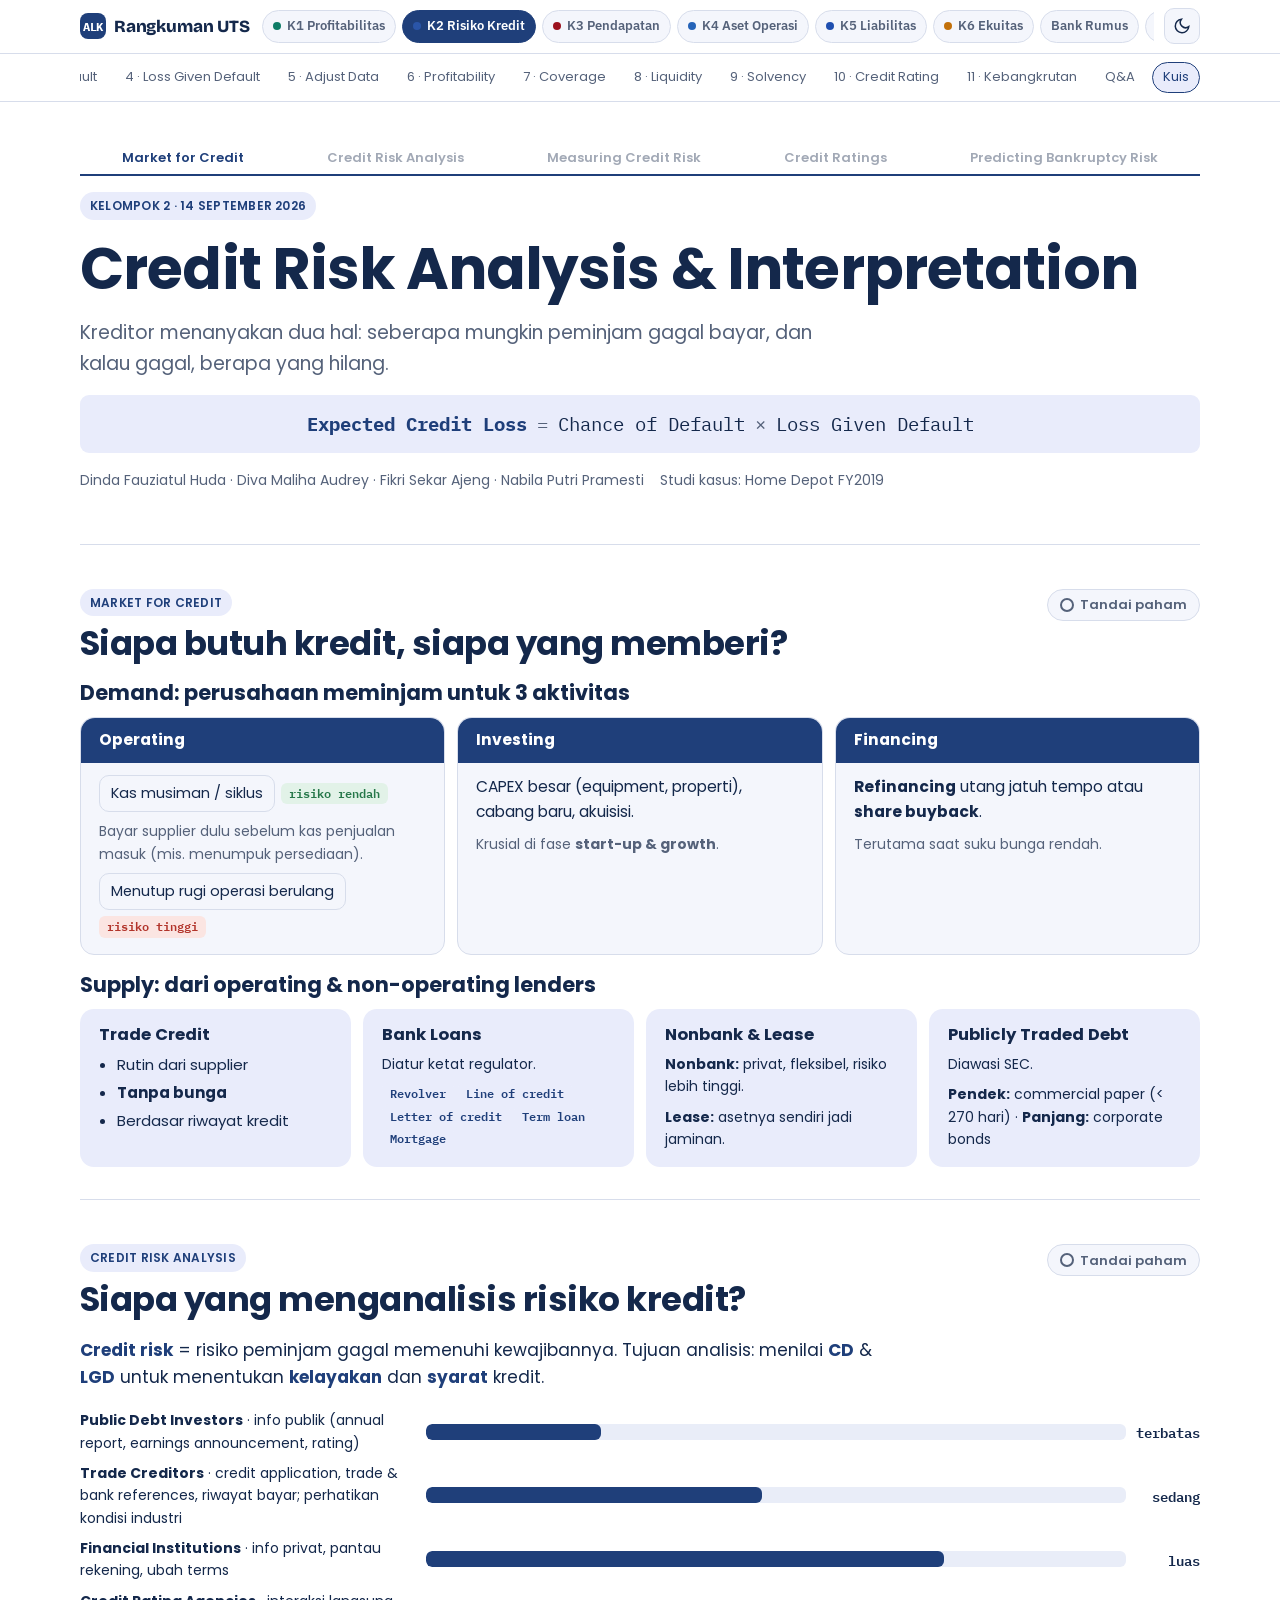
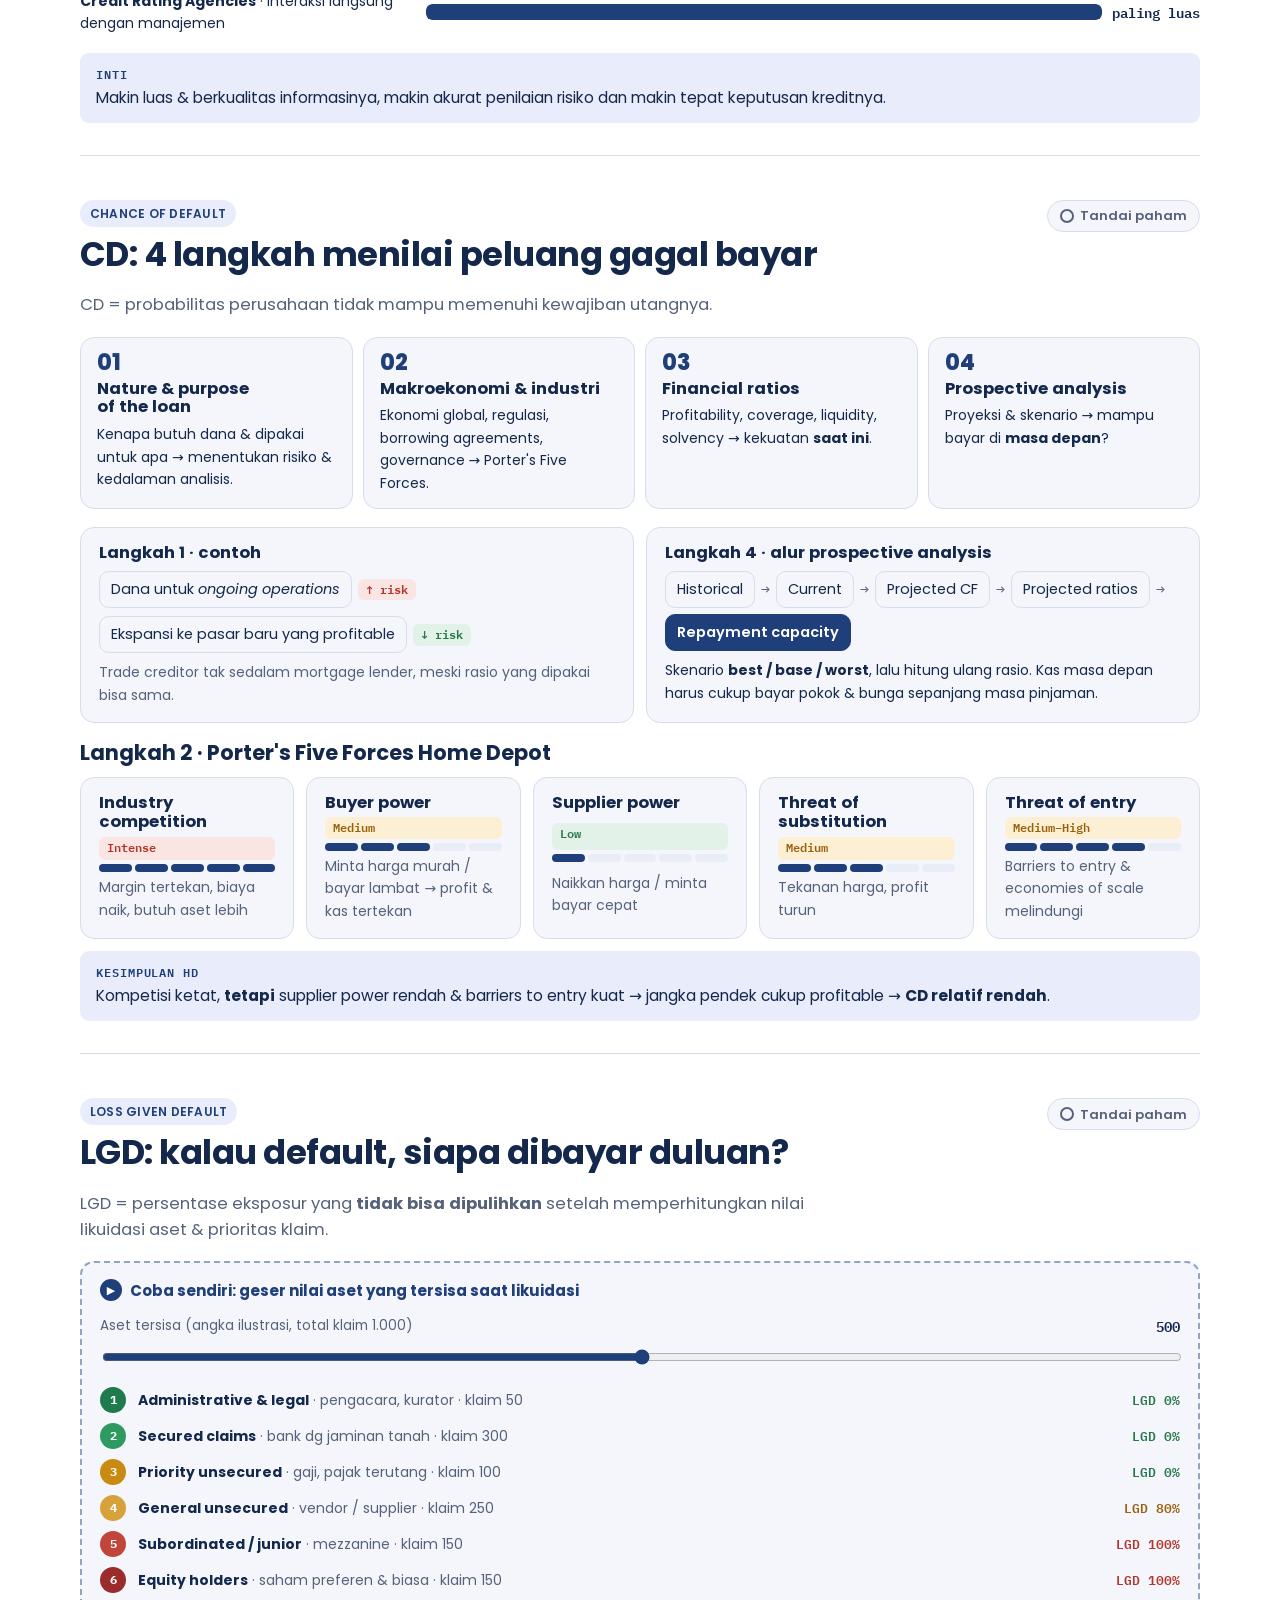
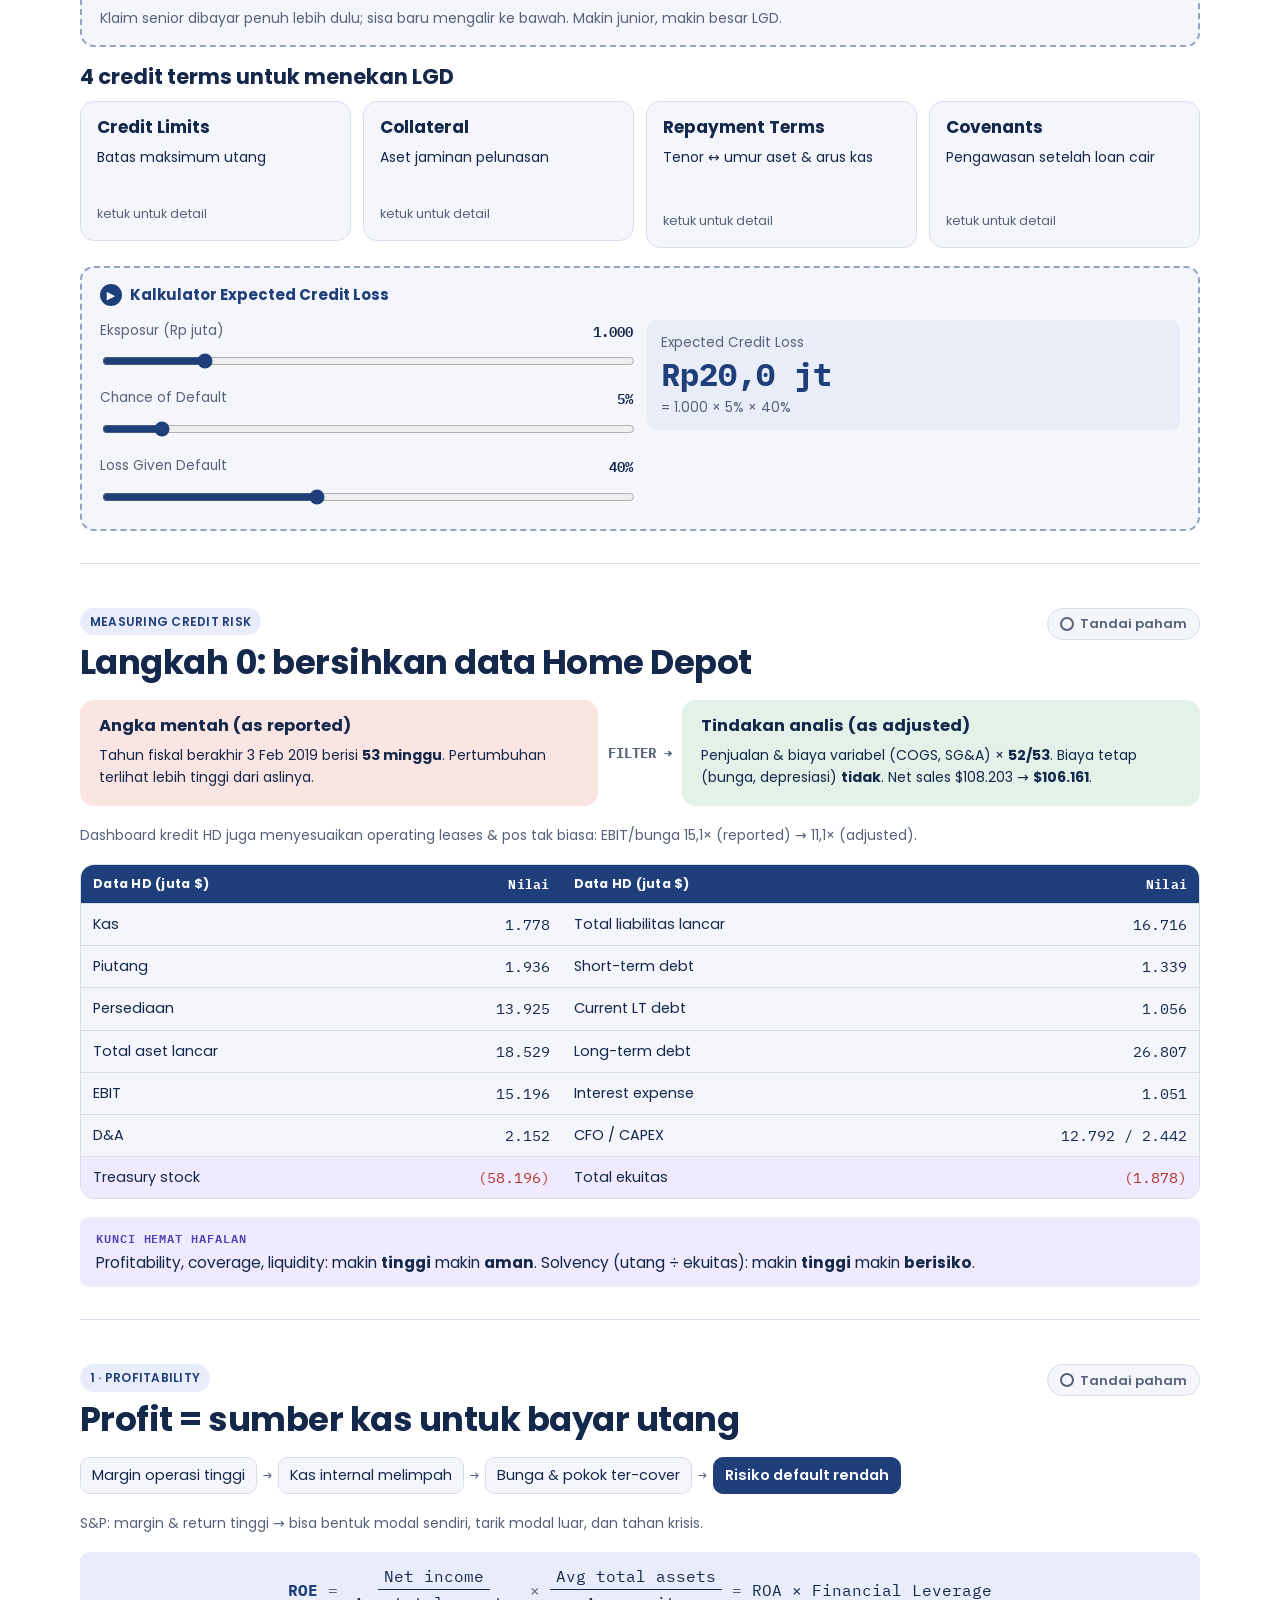
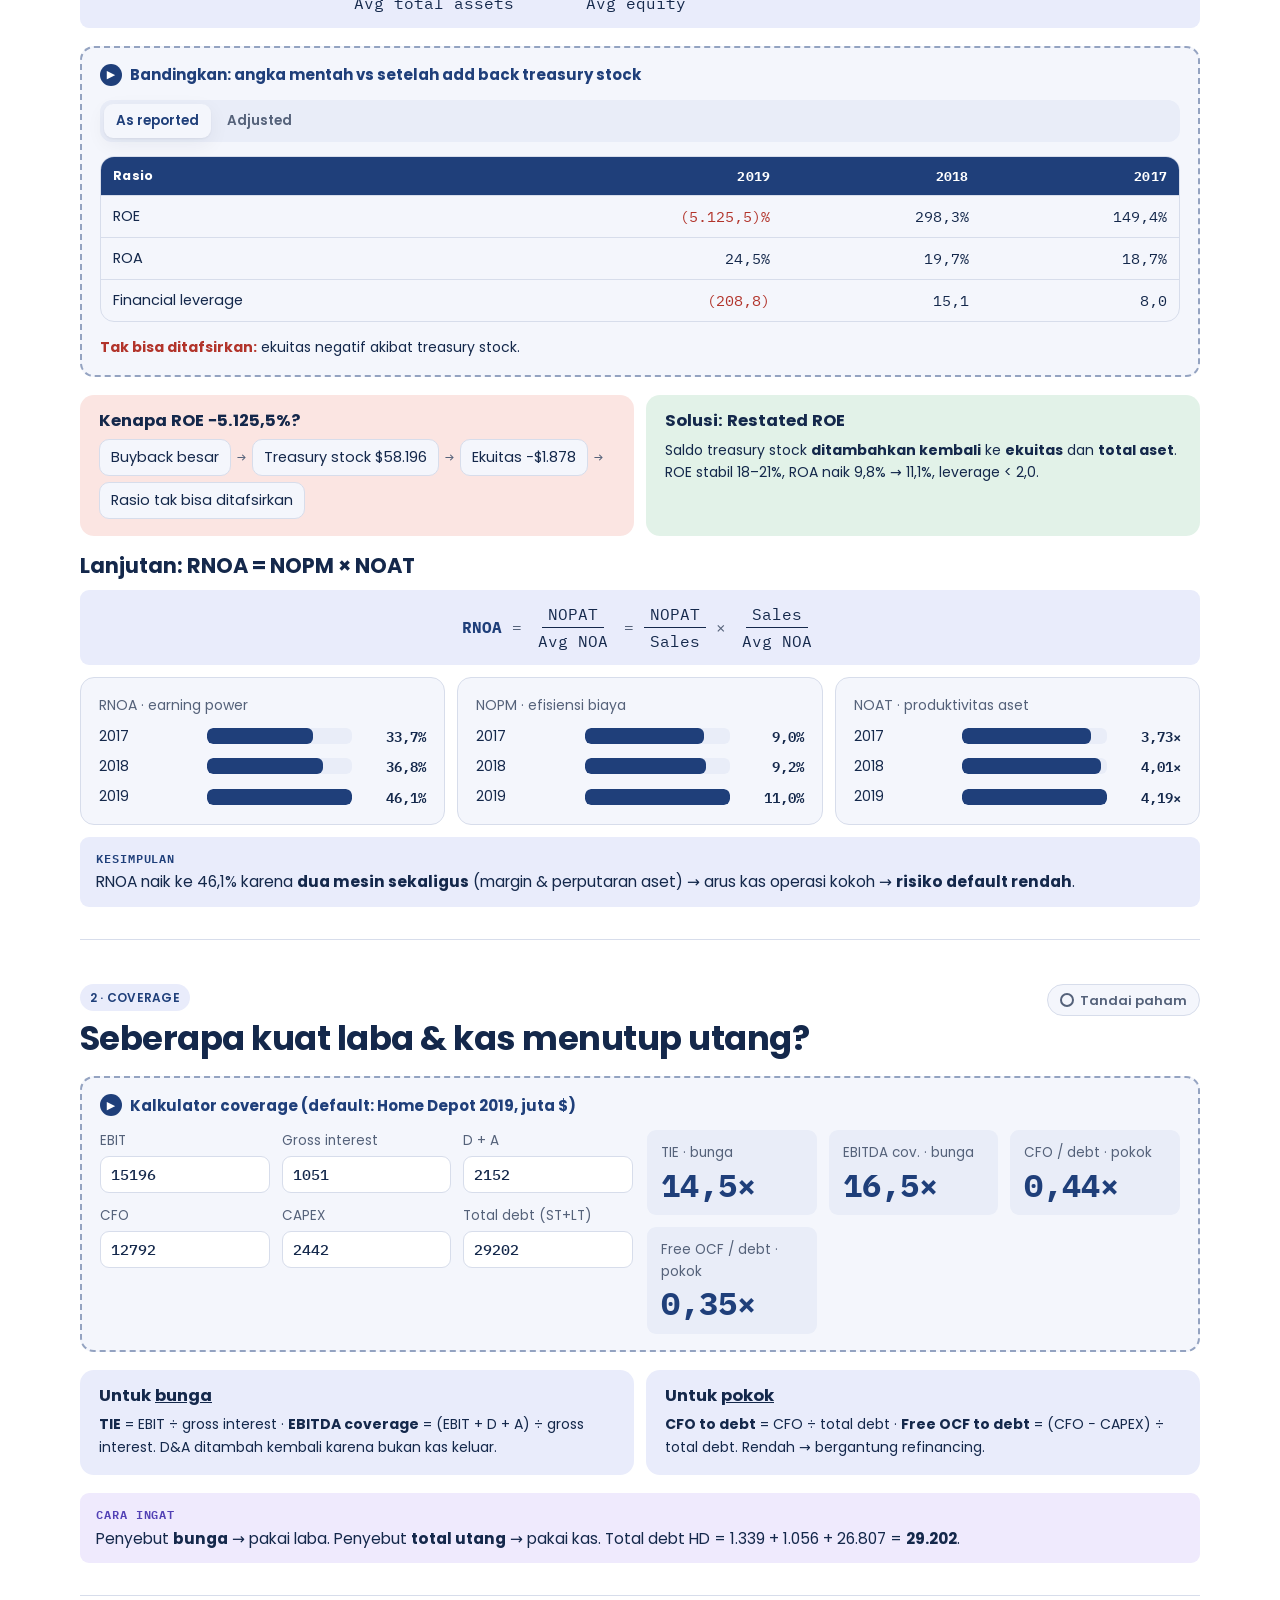
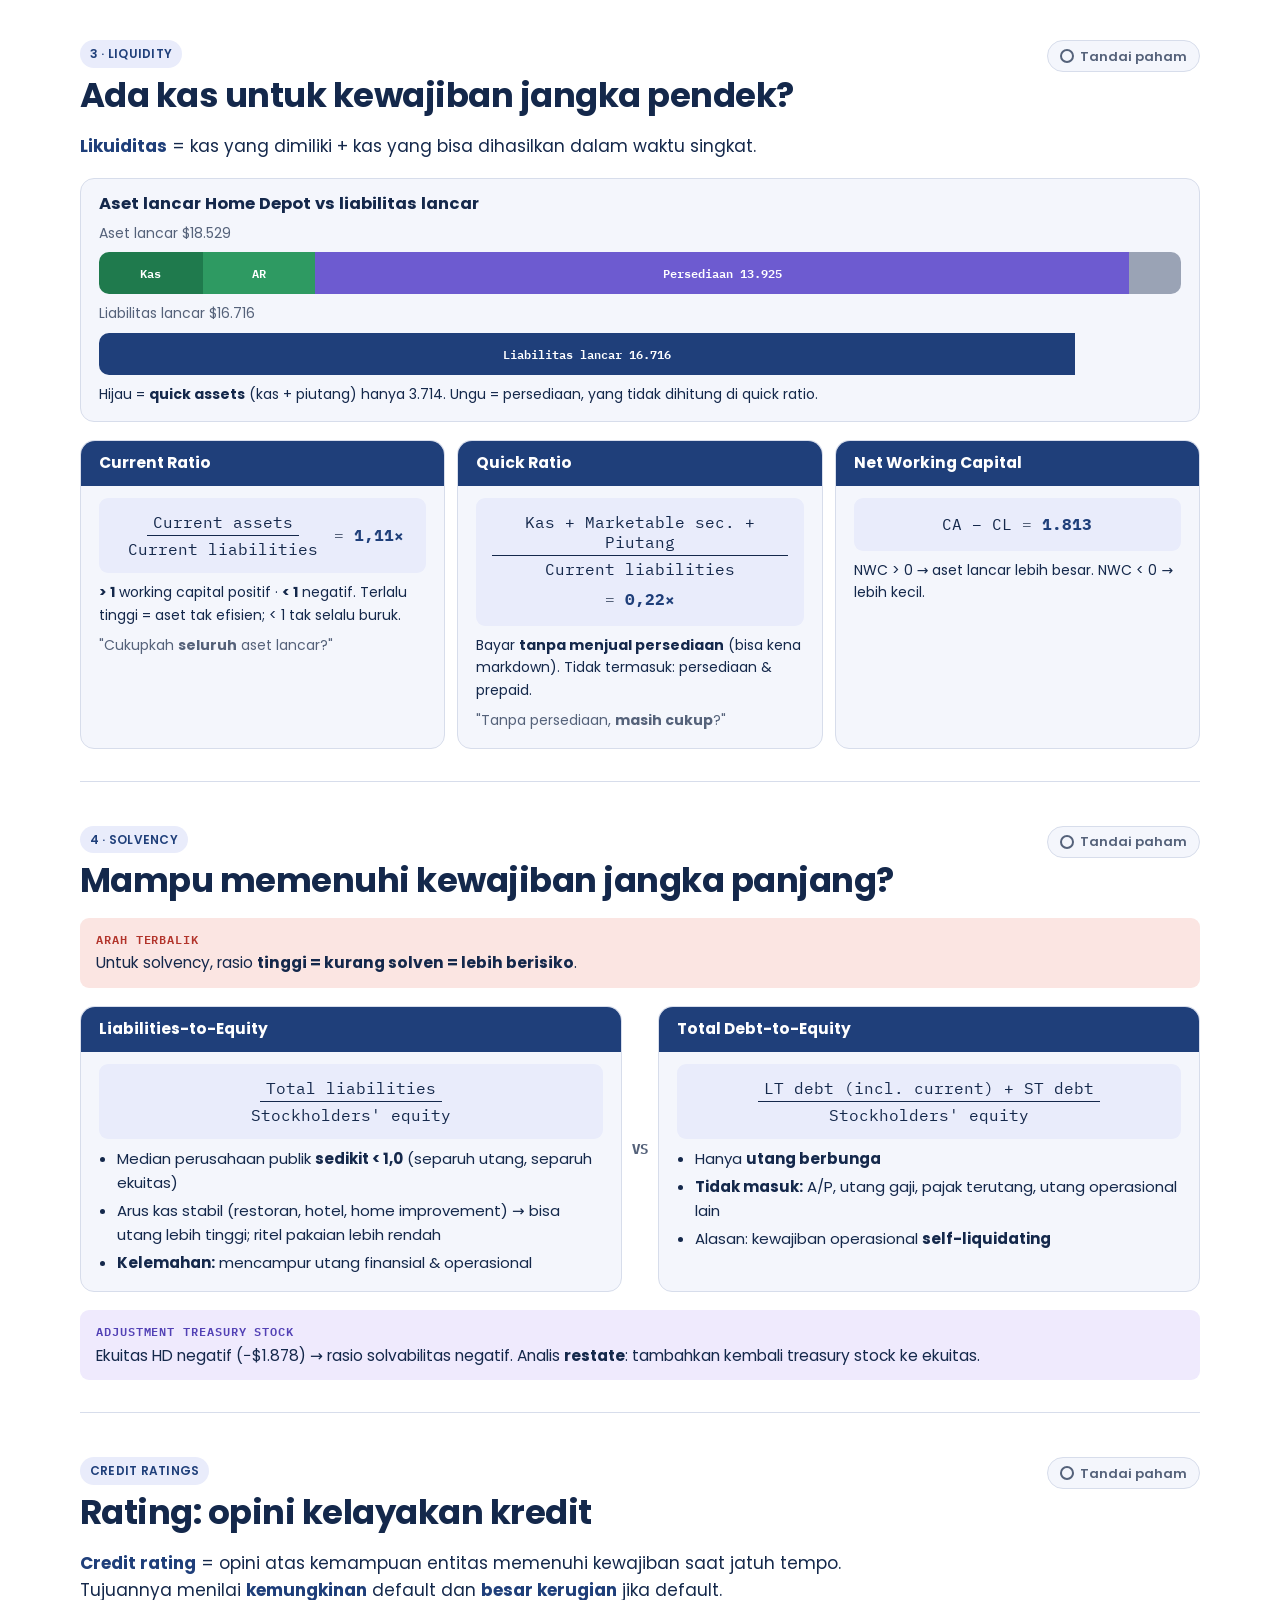
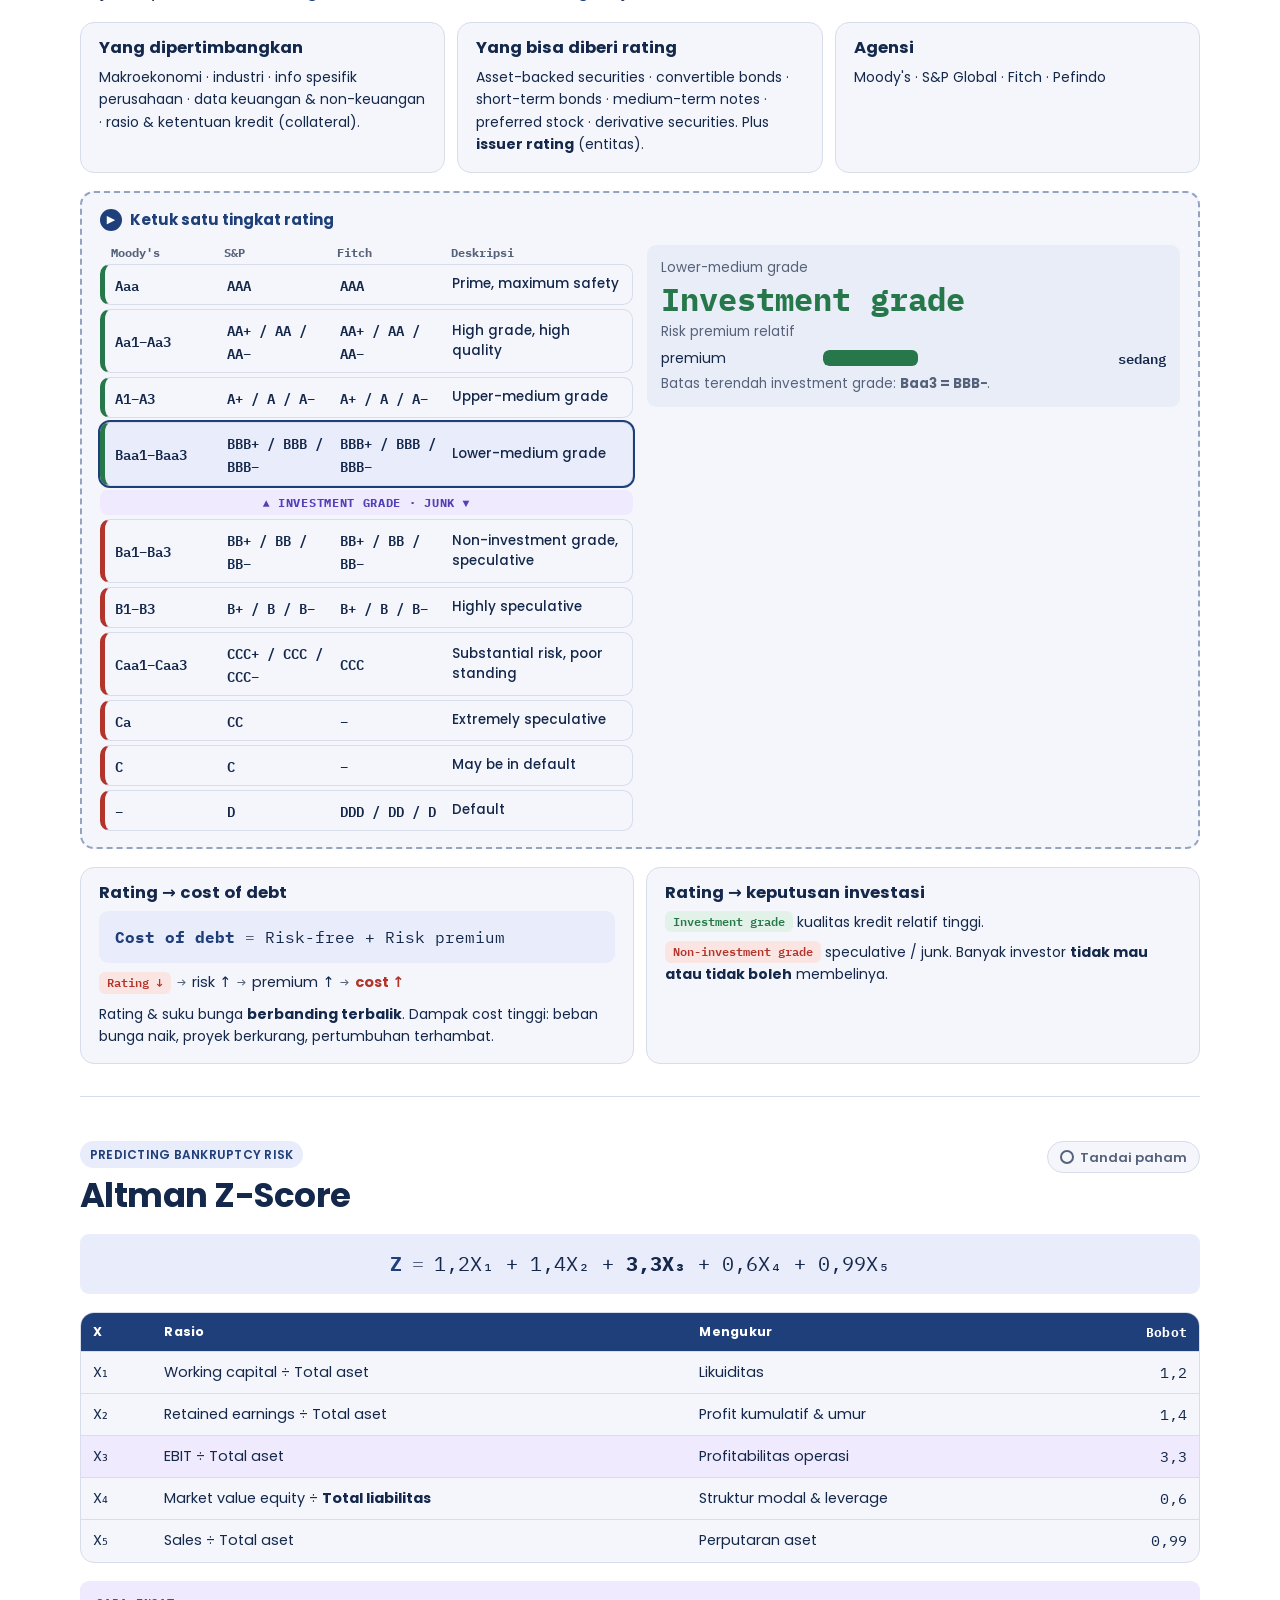
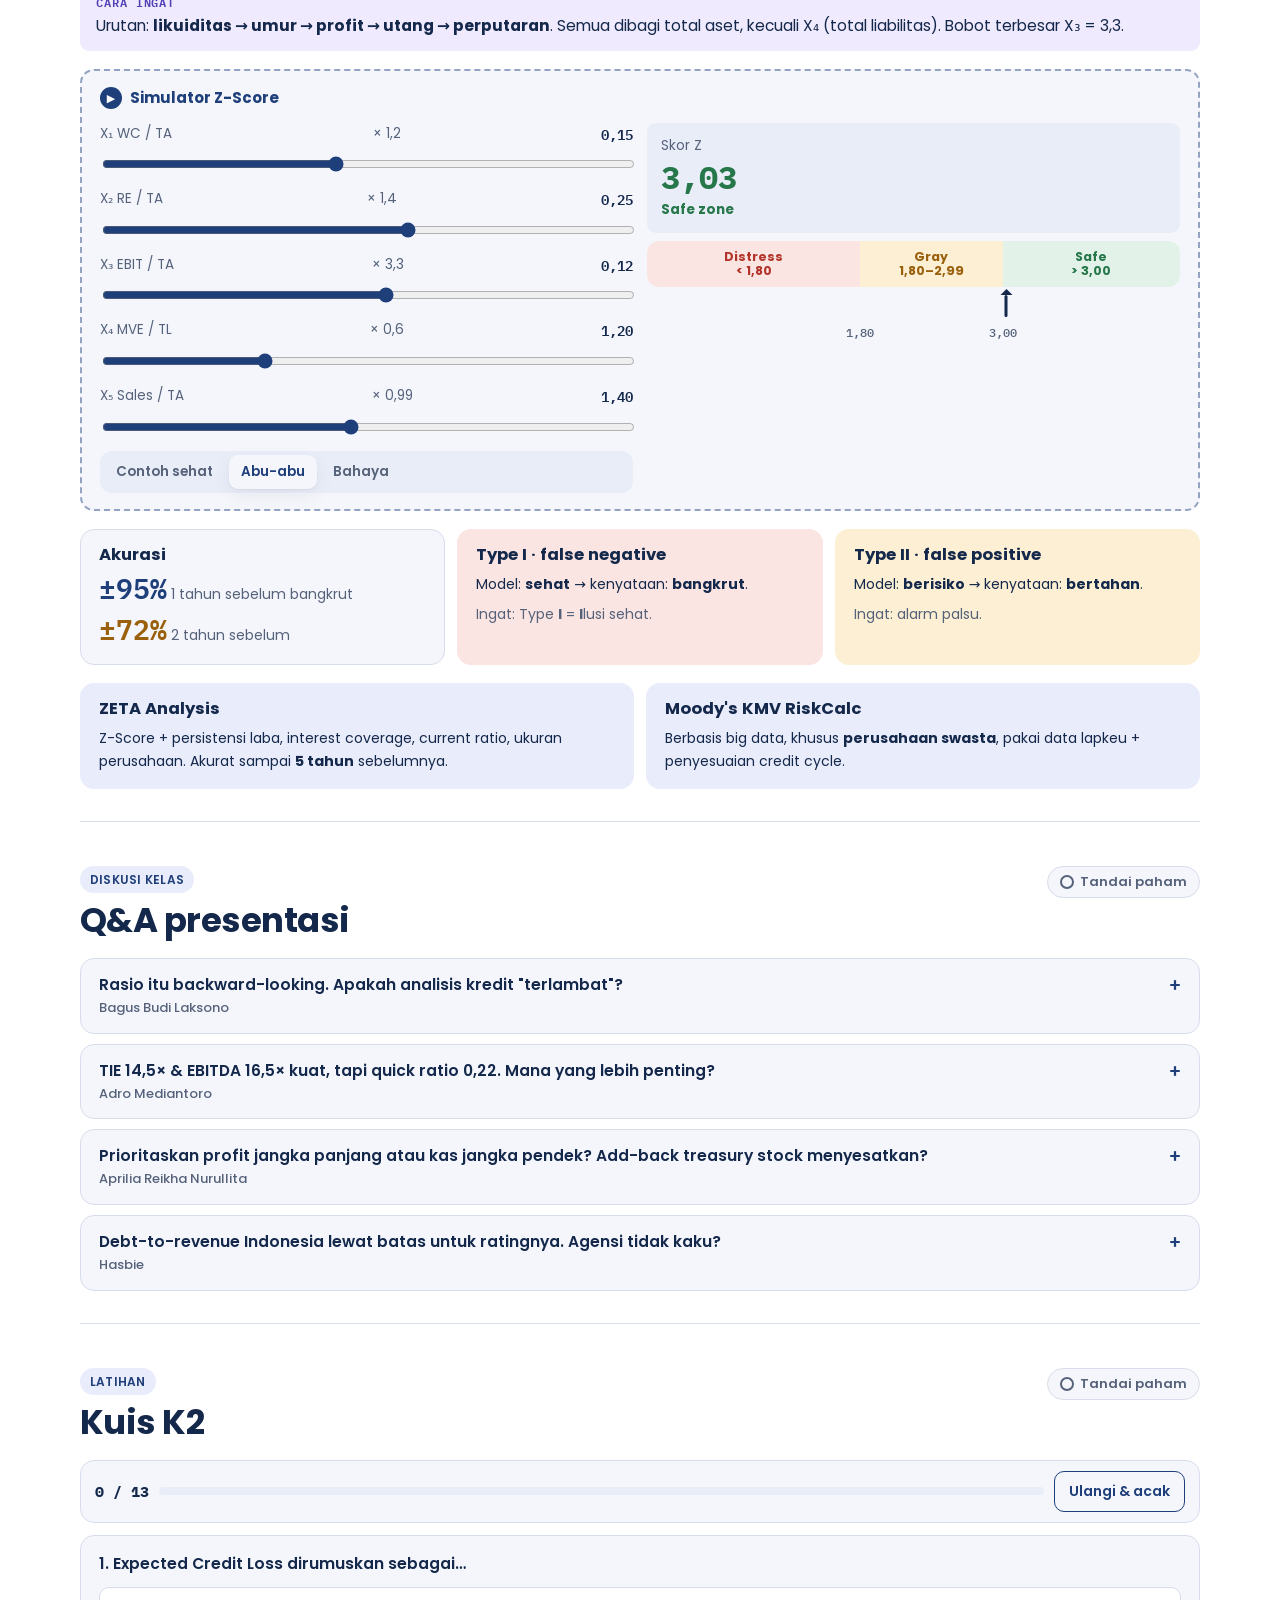
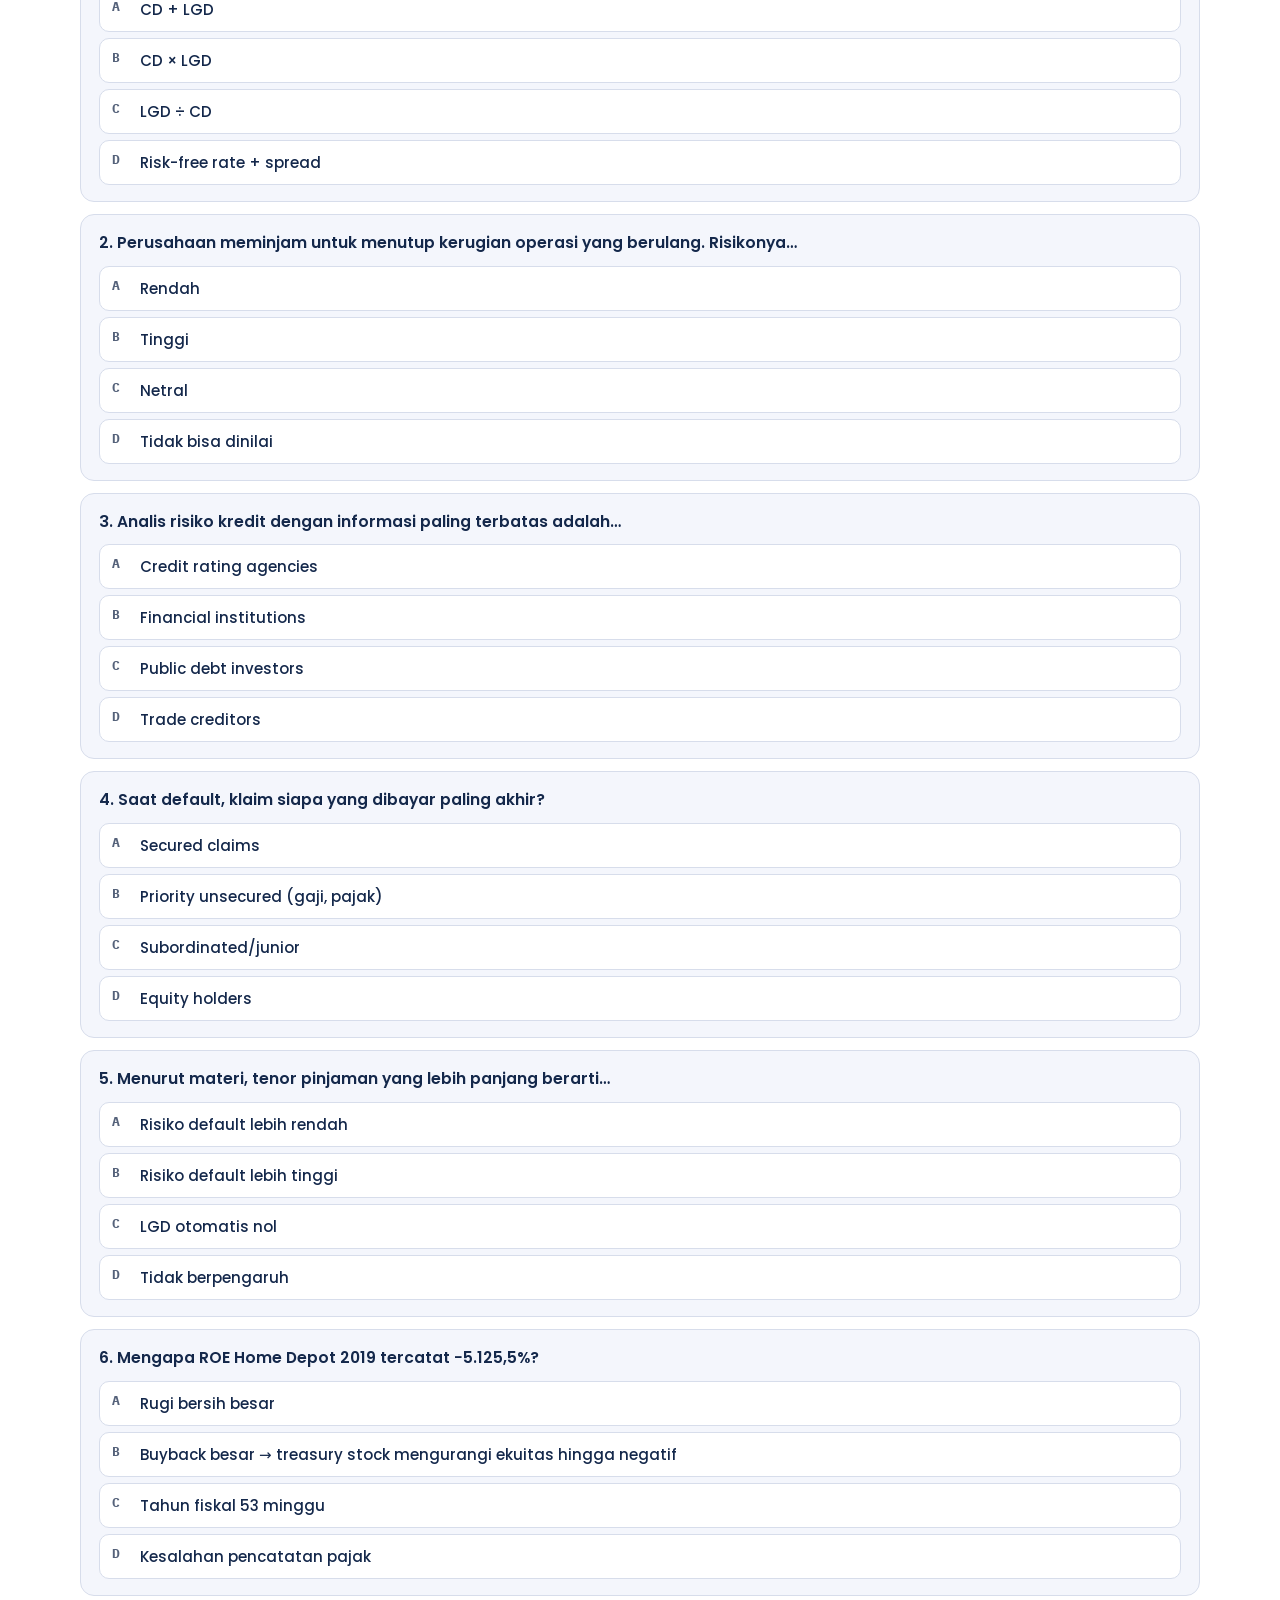
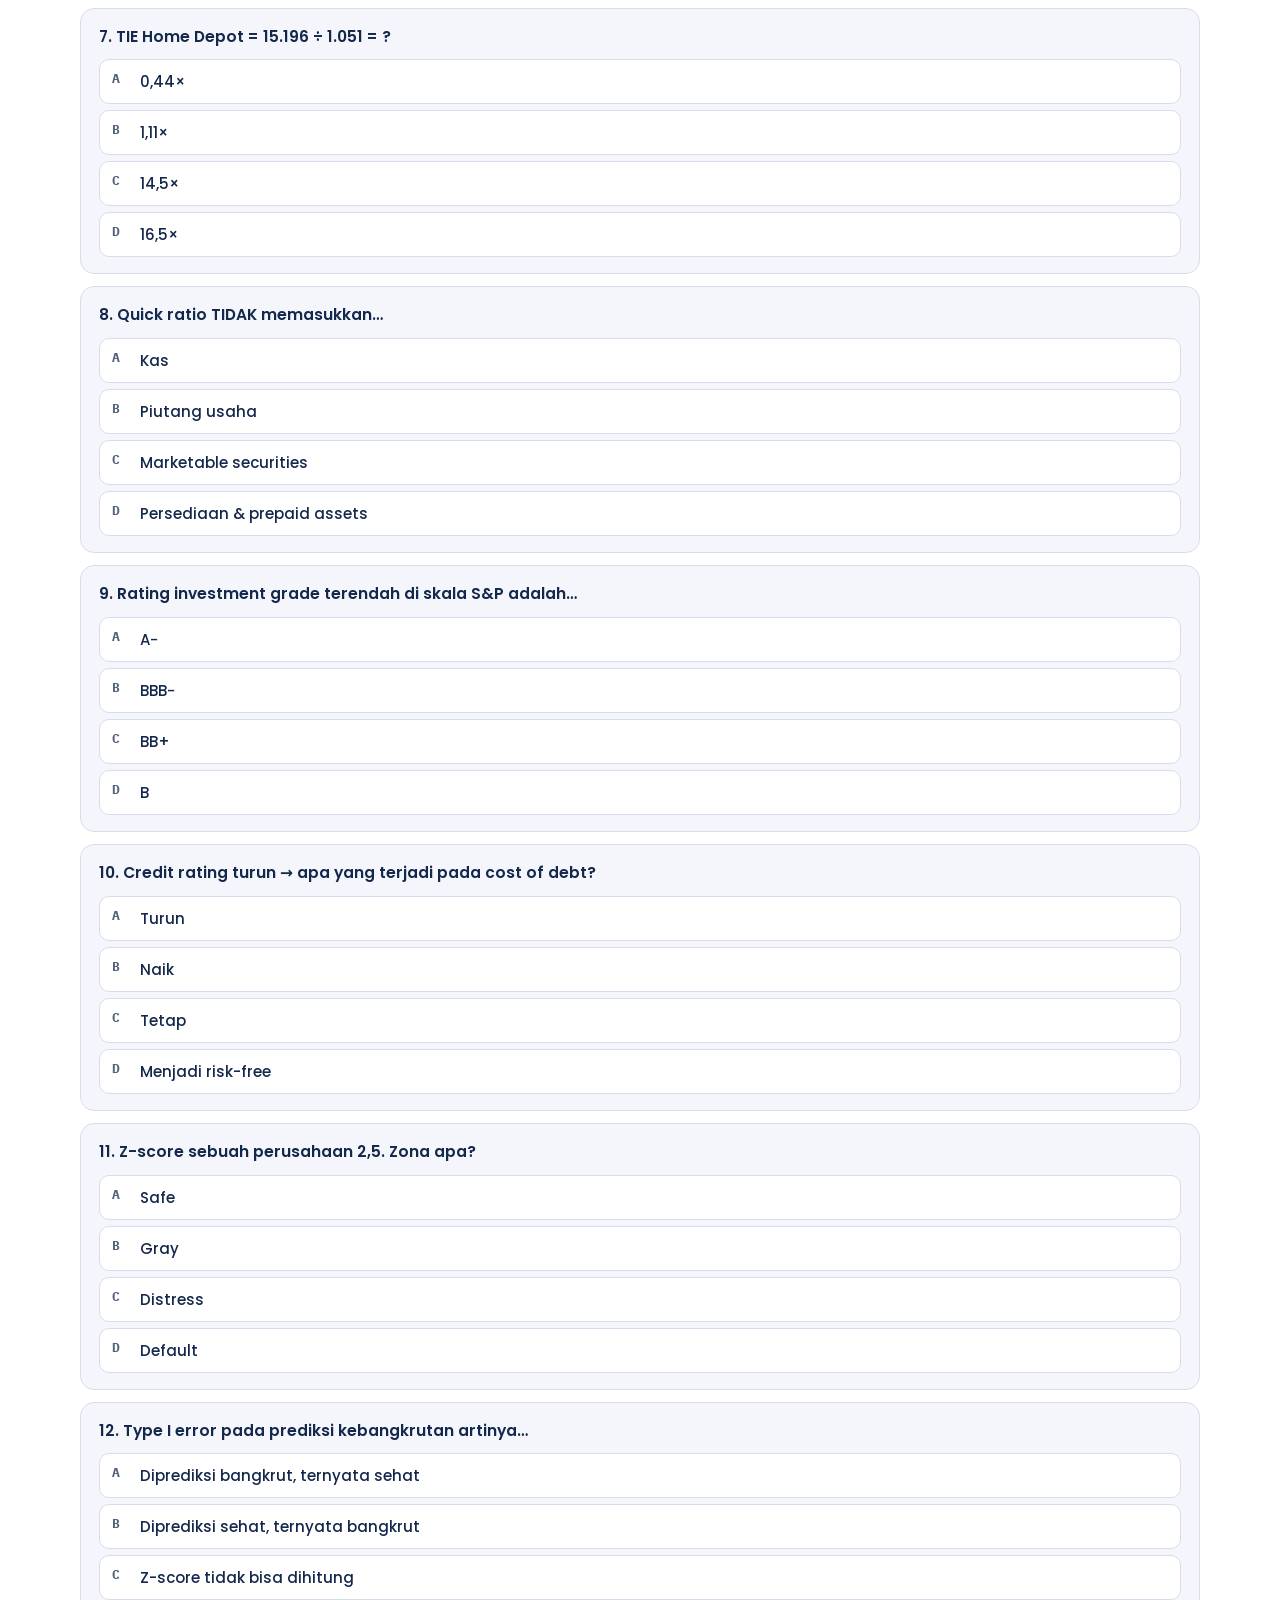
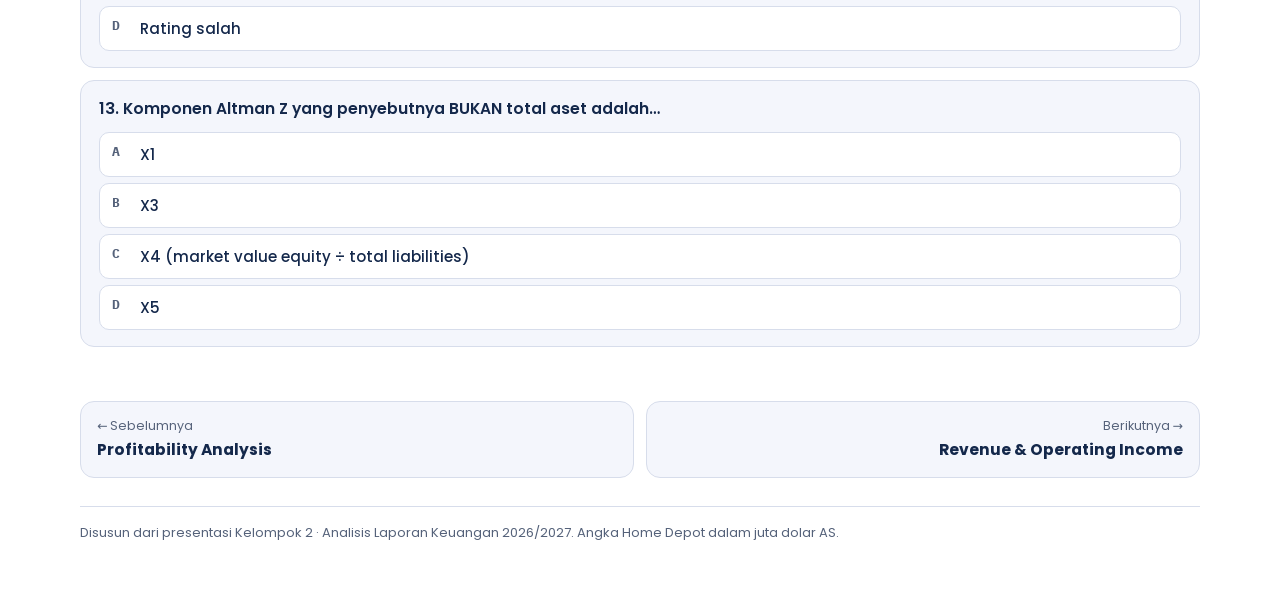
==== credit-risk.html @ 1b1940f8 "Add files via upload" ====
<!doctype html>
<html lang="id">
<head>
<meta charset="utf-8">
<link rel="icon" href="assets/icon.svg" type="image/svg+xml">
<meta name="viewport" content="width=device-width, initial-scale=1, viewport-fit=cover">
<title>Credit Risk Analysis · ALK</title>
<meta name="description" content="Rangkuman visual materi Kelompok 2: Credit Risk Analysis and Interpretation.">
<link rel="preconnect" href="https://fonts.googleapis.com"><link rel="preconnect" href="https://fonts.gstatic.com" crossorigin>
<link rel="stylesheet" href="https://fonts.googleapis.com/css2?family=Bricolage+Grotesque:wght@800&family=IBM+Plex+Mono:wght@500;600;700&family=IBM+Plex+Sans:wght@500;600&family=Poppins:ital,wght@0,400;0,500;0,600;0,700;0,800;1,400&display=swap">
<link rel="stylesheet" href="assets/style.css?v=5">
<style>
  .ladder{display:grid;gap:4px}
  .rung{display:grid;grid-template-columns:repeat(3,minmax(0,1fr)) minmax(0,1.6fr);gap:6px;align-items:center;border:1px solid var(--line);border-radius:10px;padding:8px 10px;cursor:pointer;background:var(--surface);font:500 13.5px var(--f-body);color:var(--ink);text-align:left}
  .rung .m{font-family:var(--f-mono);font-weight:600}
  .rung.ig{border-left:5px solid var(--good)} .rung.jk{border-left:5px solid var(--bad)}
  .rung[aria-pressed="true"]{outline:2px solid var(--k);background:var(--k-soft)}
  .rung-line{text-align:center;font:700 11.5px var(--f-mono);letter-spacing:.06em;color:var(--hl-ink);background:var(--hl-soft);border-radius:8px;padding:5px}
  .rung-head{display:grid;grid-template-columns:repeat(3,minmax(0,1fr)) minmax(0,1.6fr);gap:6px;padding:0 11px;font:700 12px var(--f-mono);color:var(--muted)}
  @media (max-width:560px){.rung,.rung-head{grid-template-columns:repeat(3,minmax(0,1fr))}.rung .d,.rung-head .d{display:none}}
  .zbar{position:relative;height:46px;border-radius:12px;display:grid;grid-template-columns:40fr 26.7fr 33.3fr;overflow:hidden;font:700 12.5px var(--f-body)}
  .zbar div{display:grid;place-items:center;text-align:center;line-height:1.15}
  .zd{background:var(--bad-soft);color:var(--bad)} .zg{background:var(--mid-soft);color:var(--mid)} .zs{background:var(--good-soft);color:var(--good)}
  .needle{position:relative;height:22px}
  .needle i{position:absolute;top:0;width:3px;height:22px;background:var(--ink);border-radius:2px;transform:translateX(-50%);transition:left .5s cubic-bezier(.2,.8,.2,1)}
  .needle i::before{content:"";position:absolute;left:50%;top:-6px;transform:translateX(-50%);border:6px solid transparent;border-bottom-color:var(--ink);border-top:0}
  .ticks{position:relative;height:16px;font:500 12px var(--f-mono);color:var(--muted)}
  .ticks span{position:absolute;transform:translateX(-50%)}
  .stack{display:flex;height:42px;border-radius:10px;overflow:hidden;font:600 12px var(--f-mono)}
  .stack>div{display:grid;place-items:center;color:#fff;min-width:0;overflow:hidden;white-space:nowrap;transition:flex-basis .6s}
  .claim{display:grid;grid-template-columns:28px minmax(0,1fr) 92px;gap:10px;align-items:center;font-size:14px}
  .claim .no{width:26px;height:26px;border-radius:50%;display:grid;place-items:center;font:700 12px var(--f-mono);color:#fff}
  .claim .tr{height:12px;border-radius:6px;background:var(--surface-2);overflow:hidden;margin-top:4px}
  .claim .tr i{display:block;height:100%;background:var(--good);transition:width .5s}
  .claim .rec{font:600 13px var(--f-mono);text-align:right}
  .force{display:grid;gap:4px}
  .force .lv{display:flex;gap:3px}
  .force .lv i{flex:1;height:8px;border-radius:4px;background:var(--surface-2)}
  .force .lv i.on{background:var(--k)}
</style>
</head>
<body class="k2" data-page="k2">
<header class="site"></header>
<nav class="toc" aria-label="Isi halaman"><div class="row">
  <a href="#pasar">1 · Pasar Kredit</a><a href="#analis">2 · Siapa Analisnya</a><a href="#cd">3 · Chance of Default</a><a href="#lgd">4 · Loss Given Default</a><a href="#adjust">5 · Adjust Data</a><a href="#profit">6 · Profitability</a><a href="#coverage">7 · Coverage</a><a href="#likuid">8 · Liquidity</a><a href="#solv">9 · Solvency</a><a href="#rating">10 · Credit Rating</a><a href="#zscore">11 · Kebangkrutan</a><a href="#qna">Q&amp;A</a><a href="#kuis">Kuis</a>
</div></nav>

<main class="wrap">
<section class="hero">
  <div class="deck-nav" aria-hidden="true"><span class="on">Market for Credit</span><span>Credit Risk Analysis</span><span>Measuring Credit Risk</span><span>Credit Ratings</span><span>Predicting Bankruptcy Risk</span></div>
  <div class="hero-tag"><span class="lo">Kelompok 2 · 14 September 2026</span></div>
  <h1>Credit Risk Analysis &amp; Interpretation</h1>
  <p class="hero-sub">Kreditor menanyakan dua hal: seberapa mungkin peminjam gagal bayar, dan kalau gagal, berapa yang hilang.</p>
  <div class="formula" style="font-size:clamp(14px,2.4vw,19px)"><span class="n">Expected Credit Loss</span><span class="op">=</span><span>Chance of Default</span><span class="op">×</span><span>Loss Given Default</span></div>
  <div class="hero-meta"><span>Dinda Fauziatul Huda · Diva Maliha Audrey · Fikri Sekar Ajeng · Nabila Putri Pramesti</span><span>Studi kasus: Home Depot FY2019</span></div>
</section>

<!-- 1 -->
<section class="sec" id="pasar">
  <div class="sec-head"><div class="t"><span class="lo">Market for Credit</span><h2>Siapa butuh kredit, siapa yang memberi?</h2></div><button class="done" data-done="k2-pasar"></button></div>
  <div class="sub">
    <h3>Demand: perusahaan meminjam untuk 3 aktivitas</h3>
    <div class="grid" style="--min:250px">
      <div class="card"><div class="card-h">Operating</div>
        <div class="flow"><span class="step">Kas musiman / siklus</span><span class="pill good">risiko rendah</span></div>
        <p class="small muted">Bayar supplier dulu sebelum kas penjualan masuk (mis. menumpuk persediaan).</p>
        <div class="flow"><span class="step">Menutup rugi operasi berulang</span><span class="pill bad">risiko tinggi</span></div>
      </div>
      <div class="card"><div class="card-h">Investing</div><p>CAPEX besar (equipment, properti), cabang baru, akuisisi.</p><p class="small muted">Krusial di fase <b>start-up &amp; growth</b>.</p></div>
      <div class="card"><div class="card-h">Financing</div><p><b>Refinancing</b> utang jatuh tempo atau <b>share buyback</b>.</p><p class="small muted">Terutama saat suku bunga rendah.</p></div>
    </div>
  </div>
  <div class="sub">
    <h3>Supply: dari operating &amp; non-operating lenders</h3>
    <div class="grid" style="--min:220px">
      <div class="card soft"><h4>Trade Credit</h4><ul class="small"><li>Rutin dari supplier</li><li><b>Tanpa bunga</b></li><li>Berdasar riwayat kredit</li></ul></div>
      <div class="card soft"><h4>Bank Loans</h4><p class="small">Diatur ketat regulator.</p><p class="small"><span class="pill k">Revolver</span> <span class="pill k">Line of credit</span> <span class="pill k">Letter of credit</span> <span class="pill k">Term loan</span> <span class="pill k">Mortgage</span></p></div>
      <div class="card soft"><h4>Nonbank &amp; Lease</h4><p class="small"><b>Nonbank:</b> privat, fleksibel, risiko lebih tinggi.</p><p class="small"><b>Lease:</b> asetnya sendiri jadi jaminan.</p></div>
      <div class="card soft"><h4>Publicly Traded Debt</h4><p class="small">Diawasi SEC.</p><p class="small"><b>Pendek:</b> commercial paper (&lt; 270 hari) · <b>Panjang:</b> corporate bonds</p></div>
    </div>
  </div>
</section>

<!-- 2 -->
<section class="sec" id="analis">
  <div class="sec-head"><div class="t"><span class="lo">Credit Risk Analysis</span><h2>Siapa yang menganalisis risiko kredit?</h2></div><button class="done" data-done="k2-analis"></button></div>
  <p class="def"><b>Credit risk</b> = risiko peminjam gagal memenuhi kewajibannya. Tujuan analisis: menilai <b>CD</b> &amp; <b>LGD</b> untuk menentukan <b>kelayakan</b> dan <b>syarat</b> kredit.</p>
  <div class="bars" aria-label="Luas informasi tiap analis">
    <div class="bar"><span class="lab"><b>Public Debt Investors</b> · info publik (annual report, earnings announcement, rating)</span><span class="tr"><span class="fill" style="--w:25%"></span></span><span class="v">terbatas</span></div>
    <div class="bar"><span class="lab"><b>Trade Creditors</b> · credit application, trade &amp; bank references, riwayat bayar; perhatikan kondisi industri</span><span class="tr"><span class="fill" style="--w:48%"></span></span><span class="v">sedang</span></div>
    <div class="bar"><span class="lab"><b>Financial Institutions</b> · info privat, pantau rekening, ubah terms</span><span class="tr"><span class="fill" style="--w:74%"></span></span><span class="v">luas</span></div>
    <div class="bar"><span class="lab"><b>Credit Rating Agencies</b> · interaksi langsung dengan manajemen</span><span class="tr"><span class="fill" style="--w:100%"></span></span><span class="v">paling luas</span></div>
  </div>
  <p class="callout k"><span class="lbl">Inti</span>Makin luas &amp; berkualitas informasinya, makin akurat penilaian risiko dan makin tepat keputusan kreditnya.</p>
</section>

<!-- 3 -->
<section class="sec" id="cd">
  <div class="sec-head"><div class="t"><span class="lo">Chance of Default</span><h2>CD: 4 langkah menilai peluang gagal bayar</h2></div><button class="done" data-done="k2-cd"></button></div>
  <p class="sec-lead">CD = probabilitas perusahaan tidak mampu memenuhi kewajiban utangnya.</p>
  <ol class="steps">
    <li><h4>Nature &amp; purpose of the loan</h4><p class="small">Kenapa butuh dana &amp; dipakai untuk apa → menentukan risiko &amp; kedalaman analisis.</p></li>
    <li><h4>Makroekonomi &amp; industri</h4><p class="small">Ekonomi global, regulasi, borrowing agreements, governance → Porter's Five Forces.</p></li>
    <li><h4>Financial ratios</h4><p class="small">Profitability, coverage, liquidity, solvency → kekuatan <b>saat ini</b>.</p></li>
    <li><h4>Prospective analysis</h4><p class="small">Proyeksi &amp; skenario → mampu bayar di <b>masa depan</b>?</p></li>
  </ol>
  <div class="grid" style="--min:300px">
    <div class="card"><h4>Langkah 1 · contoh</h4>
      <div class="flow"><span class="step">Dana untuk <i>ongoing operations</i></span><span class="pill bad">↑ risk</span></div>
      <div class="flow"><span class="step">Ekspansi ke pasar baru yang profitable</span><span class="pill good">↓ risk</span></div>
      <p class="small muted">Trade creditor tak sedalam mortgage lender, meski rasio yang dipakai bisa sama.</p>
    </div>
    <div class="card"><h4>Langkah 4 · alur prospective analysis</h4>
      <div class="flow small"><span class="step">Historical</span><span class="arr">→</span><span class="step">Current</span><span class="arr">→</span><span class="step">Projected CF</span><span class="arr">→</span><span class="step">Projected ratios</span><span class="arr">→</span><span class="step on">Repayment capacity</span></div>
      <p class="small">Skenario <b>best / base / worst</b>, lalu hitung ulang rasio. Kas masa depan harus cukup bayar pokok &amp; bunga sepanjang masa pinjaman.</p>
    </div>
  </div>
  <div class="sub">
    <h3>Langkah 2 · Porter's Five Forces Home Depot</h3>
    <div class="grid" style="--min:180px" id="forces"></div>
    <p class="callout k"><span class="lbl">Kesimpulan HD</span>Kompetisi ketat, <b>tetapi</b> supplier power rendah &amp; barriers to entry kuat → jangka pendek cukup profitable → <b>CD relatif rendah</b>.</p>
  </div>
</section>

<!-- 4 -->
<section class="sec" id="lgd">
  <div class="sec-head"><div class="t"><span class="lo">Loss Given Default</span><h2>LGD: kalau default, siapa dibayar duluan?</h2></div><button class="done" data-done="k2-lgd"></button></div>
  <p class="sec-lead">LGD = persentase eksposur yang <b>tidak bisa dipulihkan</b> setelah memperhitungkan nilai likuidasi aset &amp; prioritas klaim.</p>
  <div class="widget">
    <div class="w-title">Coba sendiri: geser nilai aset yang tersisa saat likuidasi</div>
    <div class="ctrl"><label for="assetLeft">Aset tersisa (angka ilustrasi, total klaim 1.000) <output id="assetOut">500</output></label><input type="range" id="assetLeft" min="0" max="1000" step="10" value="500"></div>
    <div id="claims" style="display:grid;gap:10px"></div>
    <p class="small muted">Klaim senior dibayar penuh lebih dulu; sisa baru mengalir ke bawah. Makin junior, makin besar LGD.</p>
  </div>
  <div class="sub">
    <h3>4 credit terms untuk menekan LGD</h3>
    <div class="flips">
      <button class="flip"><span class="flip-in"><span class="face front"><h4>Credit Limits</h4><span class="small">Batas maksimum utang</span><span class="hint">ketuk untuk detail</span></span><span class="face back">Dari pengalaman lender + analisis perusahaan. <b>Pelanggan baru limitnya lebih rendah.</b></span></span></button>
      <button class="flip"><span class="flip-in"><span class="face front"><h4>Collateral</h4><span class="small">Aset jaminan pelunasan</span><span class="hint">ketuk untuk detail</span></span><span class="face back">Real estate, surat berharga, piutang, persediaan. Cek <b>existing liens</b>. Fair value jaminan membatasi recovery.</span></span></button>
      <button class="flip"><span class="flip-in"><span class="face front"><h4>Repayment Terms</h4><span class="small">Tenor ↔ umur aset &amp; arus kas</span><span class="hint">ketuk untuk detail</span></span><span class="face back">Aset jangka panjang → utang jangka panjang; modal kerja musiman → utang pendek. <b>Tenor lebih panjang = risiko default lebih tinggi.</b></span></span></button>
      <button class="flip"><span class="flip-in"><span class="face front"><h4>Covenants</h4><span class="small">Pengawasan setelah loan cair</span><span class="hint">ketuk untuk detail</span></span><span class="face back">Wajibkan/larang tindakan, syarat rasio (min. current/quick, ROA/ROE; maks. D/E, D/A). <b>Dilanggar → repricing / repayment.</b></span></span></button>
    </div>
  </div>
  <div class="widget">
    <div class="w-title">Kalkulator Expected Credit Loss</div>
    <div class="w-grid">
      <div style="display:grid;gap:10px">
        <div class="ctrl"><label for="ex">Eksposur (Rp juta) <output id="exO">1.000</output></label><input type="range" id="ex" min="100" max="5000" step="100" value="1000"></div>
        <div class="ctrl"><label for="cdI">Chance of Default <output id="cdO">5%</output></label><input type="range" id="cdI" min="0" max="50" step="1" value="5"></div>
        <div class="ctrl"><label for="lgdI">Loss Given Default <output id="lgdO">40%</output></label><input type="range" id="lgdI" min="0" max="100" step="5" value="40"></div>
      </div>
      <div class="out"><span class="cap">Expected Credit Loss</span><span class="big" id="eclO">Rp20 jt</span><span class="cap" id="eclC">= 1.000 × 5% × 40%</span></div>
    </div>
  </div>
</section>

<!-- 5 -->
<section class="sec" id="adjust">
  <div class="sec-head"><div class="t"><span class="lo">Measuring Credit Risk</span><h2>Langkah 0: bersihkan data Home Depot</h2></div><button class="done" data-done="k2-adjust"></button></div>
  <div class="vs">
    <div class="card t-bad"><h4>Angka mentah (as reported)</h4><p class="small">Tahun fiskal berakhir 3 Feb 2019 berisi <b>53 minggu</b>. Pertumbuhan terlihat lebih tinggi dari aslinya.</p></div>
    <span class="mid">FILTER →</span>
    <div class="card t-good"><h4>Tindakan analis (as adjusted)</h4><p class="small">Penjualan &amp; biaya variabel (COGS, SG&amp;A) × <b>52/53</b>. Biaya tetap (bunga, depresiasi) <b>tidak</b>. Net sales $108.203 → <b>$106.161</b>.</p></div>
  </div>
  <p class="small muted">Dashboard kredit HD juga menyesuaikan operating leases &amp; pos tak biasa: EBIT/bunga 15,1× (reported) → 11,1× (adjusted).</p>
  <div class="tbl"><table>
    <thead><tr><th>Data HD (juta $)</th><th class="n">Nilai</th><th>Data HD (juta $)</th><th class="n">Nilai</th></tr></thead>
    <tbody>
      <tr><td>Kas</td><td class="n">1.778</td><td>Total liabilitas lancar</td><td class="n">16.716</td></tr>
      <tr><td>Piutang</td><td class="n">1.936</td><td>Short-term debt</td><td class="n">1.339</td></tr>
      <tr><td>Persediaan</td><td class="n">13.925</td><td>Current LT debt</td><td class="n">1.056</td></tr>
      <tr><td>Total aset lancar</td><td class="n">18.529</td><td>Long-term debt</td><td class="n">26.807</td></tr>
      <tr><td>EBIT</td><td class="n">15.196</td><td>Interest expense</td><td class="n">1.051</td></tr>
      <tr><td>D&amp;A</td><td class="n">2.152</td><td>CFO / CAPEX</td><td class="n">12.792 / 2.442</td></tr>
      <tr class="hl"><td>Treasury stock</td><td class="n bad">(58.196)</td><td>Total ekuitas</td><td class="n bad">(1.878)</td></tr>
    </tbody></table></div>
  <p class="callout"><span class="lbl">Kunci hemat hafalan</span>Profitability, coverage, liquidity: makin <b>tinggi</b> makin <b>aman</b>. Solvency (utang ÷ ekuitas): makin <b>tinggi</b> makin <b>berisiko</b>.</p>
</section>

<!-- 6 -->
<section class="sec" id="profit">
  <div class="sec-head"><div class="t"><span class="lo">1 · Profitability</span><h2>Profit = sumber kas untuk bayar utang</h2></div><button class="done" data-done="k2-profit"></button></div>
  <div class="flow"><span class="step">Margin operasi tinggi</span><span class="arr">→</span><span class="step">Kas internal melimpah</span><span class="arr">→</span><span class="step">Bunga &amp; pokok ter-cover</span><span class="arr">→</span><span class="step on">Risiko default rendah</span></div>
  <p class="small muted">S&amp;P: margin &amp; return tinggi → bisa bentuk modal sendiri, tarik modal luar, dan tahan krisis.</p>
  <div class="formula"><span class="n">ROE</span><span class="op">=</span><span class="frac"><span>Net income</span><span>Avg total assets</span></span><span class="op">×</span><span class="frac"><span>Avg total assets</span><span>Avg equity</span></span><span class="op">=</span><span>ROA × Financial Leverage</span></div>
  <div class="widget">
    <div class="w-title">Bandingkan: angka mentah vs setelah add back treasury stock</div>
    <div class="seg" id="roeSeg"><button data-v="rep" aria-pressed="true">As reported</button><button data-v="adj">Adjusted</button></div>
    <div class="tbl fit"><table><thead><tr><th>Rasio</th><th class="n">2019</th><th class="n">2018</th><th class="n">2017</th></tr></thead><tbody id="roeT"></tbody></table></div>
    <p class="small" id="roeNote"></p>
  </div>
  <div class="grid" style="--min:280px">
    <div class="card t-bad"><h4>Kenapa ROE −5.125,5%?</h4><div class="flow small"><span class="step">Buyback besar</span><span class="arr">→</span><span class="step">Treasury stock $58.196</span><span class="arr">→</span><span class="step">Ekuitas −$1.878</span><span class="arr">→</span><span class="step">Rasio tak bisa ditafsirkan</span></div></div>
    <div class="card t-good"><h4>Solusi: Restated ROE</h4><p class="small">Saldo treasury stock <b>ditambahkan kembali</b> ke <b>ekuitas</b> dan <b>total aset</b>. ROE stabil 18–21%, ROA naik 9,8% → 11,1%, leverage &lt; 2,0.</p></div>
  </div>
  <div class="sub">
    <h3>Lanjutan: RNOA = NOPM × NOAT</h3>
    <div class="formula"><span class="n">RNOA</span><span class="op">=</span><span class="frac"><span>NOPAT</span><span>Avg NOA</span></span><span class="op">=</span><span class="frac"><span>NOPAT</span><span>Sales</span></span><span class="op">×</span><span class="frac"><span>Sales</span><span>Avg NOA</span></span></div>
    <div class="grid" style="--min:200px">
      <div class="card"><span class="small muted">RNOA · earning power</span><div class="bars"><div class="bar"><span class="lab">2017</span><span class="tr"><span class="fill" style="--w:73%"></span></span><span class="v">33,7%</span></div><div class="bar"><span class="lab">2018</span><span class="tr"><span class="fill" style="--w:80%"></span></span><span class="v">36,8%</span></div><div class="bar"><span class="lab">2019</span><span class="tr"><span class="fill" style="--w:100%"></span></span><span class="v">46,1%</span></div></div></div>
      <div class="card"><span class="small muted">NOPM · efisiensi biaya</span><div class="bars"><div class="bar"><span class="lab">2017</span><span class="tr"><span class="fill" style="--w:82%"></span></span><span class="v">9,0%</span></div><div class="bar"><span class="lab">2018</span><span class="tr"><span class="fill" style="--w:84%"></span></span><span class="v">9,2%</span></div><div class="bar"><span class="lab">2019</span><span class="tr"><span class="fill" style="--w:100%"></span></span><span class="v">11,0%</span></div></div></div>
      <div class="card"><span class="small muted">NOAT · produktivitas aset</span><div class="bars"><div class="bar"><span class="lab">2017</span><span class="tr"><span class="fill" style="--w:89%"></span></span><span class="v">3,73×</span></div><div class="bar"><span class="lab">2018</span><span class="tr"><span class="fill" style="--w:96%"></span></span><span class="v">4,01×</span></div><div class="bar"><span class="lab">2019</span><span class="tr"><span class="fill" style="--w:100%"></span></span><span class="v">4,19×</span></div></div></div>
    </div>
    <p class="callout k"><span class="lbl">Kesimpulan</span>RNOA naik ke 46,1% karena <b>dua mesin sekaligus</b> (margin &amp; perputaran aset) → arus kas operasi kokoh → <b>risiko default rendah</b>.</p>
  </div>
</section>

<!-- 7 -->
<section class="sec" id="coverage">
  <div class="sec-head"><div class="t"><span class="lo">2 · Coverage</span><h2>Seberapa kuat laba &amp; kas menutup utang?</h2></div><button class="done" data-done="k2-coverage"></button></div>
  <div class="widget">
    <div class="w-title">Kalkulator coverage (default: Home Depot 2019, juta $)</div>
    <div class="w-grid">
      <div class="grid" style="--min:130px">
        <div class="ctrl"><label for="cEbit">EBIT</label><input type="number" id="cEbit" value="15196"></div>
        <div class="ctrl"><label for="cInt">Gross interest</label><input type="number" id="cInt" value="1051"></div>
        <div class="ctrl"><label for="cDa">D + A</label><input type="number" id="cDa" value="2152"></div>
        <div class="ctrl"><label for="cCfo">CFO</label><input type="number" id="cCfo" value="12792"></div>
        <div class="ctrl"><label for="cCap">CAPEX</label><input type="number" id="cCap" value="2442"></div>
        <div class="ctrl"><label for="cDebt">Total debt (ST+LT)</label><input type="number" id="cDebt" value="29202"></div>
      </div>
      <div class="grid" style="--min:140px" id="covOut"></div>
    </div>
  </div>
  <div class="grid" style="--min:240px">
    <div class="card soft"><h4>Untuk <u>bunga</u></h4><p class="small"><b>TIE</b> = EBIT ÷ gross interest · <b>EBITDA coverage</b> = (EBIT + D + A) ÷ gross interest. D&amp;A ditambah kembali karena bukan kas keluar.</p></div>
    <div class="card soft"><h4>Untuk <u>pokok</u></h4><p class="small"><b>CFO to debt</b> = CFO ÷ total debt · <b>Free OCF to debt</b> = (CFO − CAPEX) ÷ total debt. Rendah → bergantung refinancing.</p></div>
  </div>
  <p class="callout"><span class="lbl">Cara ingat</span>Penyebut <b>bunga</b> → pakai laba. Penyebut <b>total utang</b> → pakai kas. Total debt HD = 1.339 + 1.056 + 26.807 = <b>29.202</b>.</p>
</section>

<!-- 8 -->
<section class="sec" id="likuid">
  <div class="sec-head"><div class="t"><span class="lo">3 · Liquidity</span><h2>Ada kas untuk kewajiban jangka pendek?</h2></div><button class="done" data-done="k2-likuid"></button></div>
  <p class="def"><b>Likuiditas</b> = kas yang dimiliki + kas yang bisa dihasilkan dalam waktu singkat.</p>
  <div class="card">
    <h4>Aset lancar Home Depot vs liabilitas lancar</h4>
    <span class="small muted">Aset lancar $18.529</span>
    <div class="stack" aria-label="Komposisi aset lancar">
      <div style="flex-basis:9.6%;background:#1F7A4D" title="Kas 1.778">Kas</div>
      <div style="flex-basis:10.4%;background:#2E9A62" title="Piutang 1.936">AR</div>
      <div style="flex-basis:75.2%;background:#6D5BD0" title="Persediaan 13.925">Persediaan 13.925</div>
      <div style="flex-basis:4.8%;background:#9AA3B5" title="Lainnya 890"></div>
    </div>
    <span class="small muted">Liabilitas lancar $16.716</span>
    <div class="stack"><div style="flex-basis:90.2%;background:#1F3F7A">Liabilitas lancar 16.716</div><div style="flex-basis:9.8%;background:transparent"></div></div>
    <p class="small">Hijau = <b>quick assets</b> (kas + piutang) hanya 3.714. Ungu = persediaan, yang tidak dihitung di quick ratio.</p>
  </div>
  <div class="grid" style="--min:280px">
    <div class="card"><div class="card-h">Current Ratio</div><div class="formula"><span class="frac"><span>Current assets</span><span>Current liabilities</span></span><span class="op">=</span><span class="n">1,11×</span></div>
      <p class="small"><b>&gt; 1</b> working capital positif · <b>&lt; 1</b> negatif. Terlalu tinggi = aset tak efisien; &lt; 1 tak selalu buruk.</p>
      <p class="small muted">"Cukupkah <b>seluruh</b> aset lancar?"</p></div>
    <div class="card"><div class="card-h">Quick Ratio</div><div class="formula"><span class="frac"><span>Kas + Marketable sec. + Piutang</span><span>Current liabilities</span></span><span class="op">=</span><span class="n">0,22×</span></div>
      <p class="small">Bayar <b>tanpa menjual persediaan</b> (bisa kena markdown). Tidak termasuk: persediaan &amp; prepaid.</p>
      <p class="small muted">"Tanpa persediaan, <b>masih cukup</b>?"</p></div>
    <div class="card"><div class="card-h">Net Working Capital</div><div class="formula"><span>CA − CL</span><span class="op">=</span><span class="n">1.813</span></div><p class="small">NWC &gt; 0 → aset lancar lebih besar. NWC &lt; 0 → lebih kecil.</p></div>
  </div>
</section>

<!-- 9 -->
<section class="sec" id="solv">
  <div class="sec-head"><div class="t"><span class="lo">4 · Solvency</span><h2>Mampu memenuhi kewajiban jangka panjang?</h2></div><button class="done" data-done="k2-solv"></button></div>
  <p class="callout bad"><span class="lbl">Arah terbalik</span>Untuk solvency, rasio <b>tinggi = kurang solven = lebih berisiko</b>.</p>
  <div class="vs">
    <div class="card"><div class="card-h">Liabilities-to-Equity</div><div class="formula"><span class="frac"><span>Total liabilities</span><span>Stockholders' equity</span></span></div>
      <ul class="small"><li>Median perusahaan publik <b>sedikit &lt; 1,0</b> (separuh utang, separuh ekuitas)</li><li>Arus kas stabil (restoran, hotel, home improvement) → bisa utang lebih tinggi; ritel pakaian lebih rendah</li><li><b>Kelemahan:</b> mencampur utang finansial &amp; operasional</li></ul></div>
    <span class="mid">VS</span>
    <div class="card"><div class="card-h">Total Debt-to-Equity</div><div class="formula"><span class="frac"><span>LT debt (incl. current) + ST debt</span><span>Stockholders' equity</span></span></div>
      <ul class="small"><li>Hanya <b>utang berbunga</b></li><li><b>Tidak masuk:</b> A/P, utang gaji, pajak terutang, utang operasional lain</li><li>Alasan: kewajiban operasional <b>self-liquidating</b></li></ul></div>
  </div>
  <p class="callout"><span class="lbl">Adjustment treasury stock</span>Ekuitas HD negatif (−$1.878) → rasio solvabilitas negatif. Analis <b>restate</b>: tambahkan kembali treasury stock ke ekuitas.</p>
</section>

<!-- 10 -->
<section class="sec" id="rating">
  <div class="sec-head"><div class="t"><span class="lo">Credit Ratings</span><h2>Rating: opini kelayakan kredit</h2></div><button class="done" data-done="k2-rating"></button></div>
  <p class="def"><b>Credit rating</b> = opini atas kemampuan entitas memenuhi kewajiban saat jatuh tempo. Tujuannya menilai <b>kemungkinan</b> default dan <b>besar kerugian</b> jika default.</p>
  <div class="grid" style="--min:240px">
    <div class="card"><h4>Yang dipertimbangkan</h4><p class="small">Makroekonomi · industri · info spesifik perusahaan · data keuangan &amp; non-keuangan · rasio &amp; ketentuan kredit (collateral).</p></div>
    <div class="card"><h4>Yang bisa diberi rating</h4><p class="small">Asset-backed securities · convertible bonds · short-term bonds · medium-term notes · preferred stock · derivative securities. Plus <b>issuer rating</b> (entitas).</p></div>
    <div class="card"><h4>Agensi</h4><p class="small">Moody's · S&amp;P Global · Fitch · Pefindo</p></div>
  </div>
  <div class="widget">
    <div class="w-title">Ketuk satu tingkat rating</div>
    <div class="w-grid">
      <div class="ladder" id="ladder"><div class="rung-head"><span>Moody's</span><span>S&amp;P</span><span>Fitch</span><span class="d">Deskripsi</span></div></div>
      <div class="out" id="rateOut" aria-live="polite"></div>
    </div>
  </div>
  <div class="grid" style="--min:280px">
    <div class="card"><h4>Rating → cost of debt</h4>
      <div class="formula l"><span class="n">Cost of debt</span><span class="op">=</span><span>Risk-free + Risk premium</span></div>
      <div class="flow small"><span class="pill bad">Rating ↓</span><span class="arr">→</span><span>risk ↑</span><span class="arr">→</span><span>premium ↑</span><span class="arr">→</span><b class="bad">cost ↑</b></div>
      <p class="small">Rating &amp; suku bunga <b>berbanding terbalik</b>. Dampak cost tinggi: beban bunga naik, proyek berkurang, pertumbuhan terhambat.</p></div>
    <div class="card"><h4>Rating → keputusan investasi</h4><p class="small"><span class="pill good">Investment grade</span> kualitas kredit relatif tinggi.</p><p class="small"><span class="pill bad">Non-investment grade</span> speculative / junk. Banyak investor <b>tidak mau atau tidak boleh</b> membelinya.</p></div>
  </div>
</section>

<!-- 11 -->
<section class="sec" id="zscore">
  <div class="sec-head"><div class="t"><span class="lo">Predicting Bankruptcy Risk</span><h2>Altman Z-Score</h2></div><button class="done" data-done="k2-z"></button></div>
  <div class="formula" style="font-size:clamp(15px,2.6vw,20px)"><span class="n">Z</span><span class="op">=</span><span>1,2X₁ + 1,4X₂ + <b>3,3X₃</b> + 0,6X₄ + 0,99X₅</span></div>
  <div class="tbl"><table><thead><tr><th>X</th><th>Rasio</th><th>Mengukur</th><th class="n">Bobot</th></tr></thead><tbody>
    <tr><td>X₁</td><td>Working capital ÷ Total aset</td><td>Likuiditas</td><td class="n">1,2</td></tr>
    <tr><td>X₂</td><td>Retained earnings ÷ Total aset</td><td>Profit kumulatif &amp; umur</td><td class="n">1,4</td></tr>
    <tr class="hl"><td>X₃</td><td>EBIT ÷ Total aset</td><td>Profitabilitas operasi</td><td class="n">3,3</td></tr>
    <tr><td>X₄</td><td>Market value equity ÷ <b>Total liabilitas</b></td><td>Struktur modal &amp; leverage</td><td class="n">0,6</td></tr>
    <tr><td>X₅</td><td>Sales ÷ Total aset</td><td>Perputaran aset</td><td class="n">0,99</td></tr>
  </tbody></table></div>
  <p class="callout"><span class="lbl">Cara ingat</span>Urutan: <b>likuiditas → umur → profit → utang → perputaran</b>. Semua dibagi total aset, kecuali X₄ (total liabilitas). Bobot terbesar X₃ = 3,3.</p>
  <div class="widget">
    <div class="w-title">Simulator Z-Score</div>
    <div class="w-grid">
      <div style="display:grid;gap:8px" id="zIn"></div>
      <div style="display:grid;gap:8px">
        <div class="out"><span class="cap">Skor Z</span><span class="big" id="zVal">–</span><span class="cap" id="zZone"></span></div>
        <div class="zbar"><div class="zd">Distress<br>&lt; 1,80</div><div class="zg">Gray<br>1,80–2,99</div><div class="zs">Safe<br>&gt; 3,00</div></div>
        <div class="needle"><i id="zNeedle" style="left:50%"></i></div>
        <div class="ticks"><span style="left:40%">1,80</span><span style="left:66.7%">3,00</span></div>
      </div>
    </div>
  </div>
  <div class="grid" style="--min:240px">
    <div class="card"><h4>Akurasi</h4><p><span class="big">±95%</span> <span class="small muted">1 tahun sebelum bangkrut</span></p><p><span class="big" style="color:var(--mid)">±72%</span> <span class="small muted">2 tahun sebelum</span></p></div>
    <div class="card t-bad"><h4>Type I · false negative</h4><p class="small">Model: <b>sehat</b> → kenyataan: <b>bangkrut</b>.</p><p class="small muted">Ingat: Type <b>I</b> = <b>I</b>lusi sehat.</p></div>
    <div class="card t-mid"><h4>Type II · false positive</h4><p class="small">Model: <b>berisiko</b> → kenyataan: <b>bertahan</b>.</p><p class="small muted">Ingat: alarm palsu.</p></div>
  </div>
  <div class="grid" style="--min:280px">
    <div class="card soft"><h4>ZETA Analysis</h4><p class="small">Z-Score + persistensi laba, interest coverage, current ratio, ukuran perusahaan. Akurat sampai <b>5 tahun</b> sebelumnya.</p></div>
    <div class="card soft"><h4>Moody's KMV RiskCalc</h4><p class="small">Berbasis big data, khusus <b>perusahaan swasta</b>, pakai data lapkeu + penyesuaian credit cycle.</p></div>
  </div>
</section>

<!-- Q&A -->
<section class="sec" id="qna">
  <div class="sec-head"><div class="t"><span class="lo">Diskusi kelas</span><h2>Q&amp;A presentasi</h2></div><button class="done" data-done="k2-qna"></button></div>
  <div>
    <details class="qa"><summary><span>Rasio itu backward-looking. Apakah analisis kredit "terlambat"?<span class="who">Bagus Budi Laksono</span></span></summary><div class="ans">
      <p>Ya, lapkeu terbatas. Atasi dengan:</p>
      <div class="flow small"><span class="step">Prospective analysis</span><span class="arr">+</span><span class="step">Analisis non-keuangan (Five Forces)</span><span class="arr">+</span><span class="step">Scenario best/base/worst</span></div>
      <p class="callout k"><span class="lbl">Inti</span>Data historis = titik awal, bukan satu-satunya dasar keputusan.</p></div></details>
    <details class="qa"><summary><span>TIE 14,5× &amp; EBITDA 16,5× kuat, tapi quick ratio 0,22. Mana yang lebih penting?<span class="who">Adro Mediantoro</span></span></summary><div class="ans">
      <ul><li><b>Lihat yang diukur:</b> coverage = bayar bunga; quick = aset paling likuid.</li><li><b>Lihat sumber bayar:</b> dari kas operasi berulang → coverage penting; CFO-to-debt untuk pokok.</li><li><b>Lihat industri:</b> ritel persediaan besar → quick wajar rendah; bandingkan dengan benchmark.</li></ul>
      <p class="callout k"><span class="lbl">Inti</span>Yang dinilai kombinasi semua indikator: apakah kas cukup &amp; berkelanjutan.</p></div></details>
    <details class="qa"><summary><span>Prioritaskan profit jangka panjang atau kas jangka pendek? Add-back treasury stock menyesatkan?<span class="who">Aprilia Reikha Nurullita</span></span></summary><div class="ans">
      <ul><li><b>Prioritas = kas.</b> Utang dibayar dengan kas, bukan laba akuntansi.</li><li>Quick rendah dilihat sesuai ritel; cek juga OCF, FCF, inventory turnover, CCC, jatuh tempo utang, interest coverage, akses credit facilities.</li><li>Cash flow = kemampuan bayar <b>sekarang</b>; profitability = <b>keberlanjutan</b>.</li><li>Adjusted equity <b>hanya untuk analisis</b> ROE, bukan sumber dana. Solvabilitas tetap pakai angka <b>aktual</b>.</li></ul></div></details>
    <details class="qa"><summary><span>Debt-to-revenue Indonesia lewat batas untuk ratingnya. Agensi tidak kaku?<span class="who">Hasbie</span></span></summary><div class="ans">
      <p><b>Bukan pengecualian.</b> Agensi pakai <b>weighted scorecard</b> → kompensasi risiko:</p>
      <div class="tbl fit"><table><thead><tr><th>Kelemahan</th><th>Diimbangi</th></tr></thead><tbody><tr><td>Debt-to-revenue &amp; tax ratio lemah</td><td>Disiplin: defisit cepat kembali &lt; 3% PDB pasca-pandemi</td></tr><tr><td>Risiko kurs &amp; refinancing</td><td>Tenor diperpanjang, porsi Rupiah diperbesar</td></tr><tr><td>Postur utang</td><td>Pertumbuhan stabil ±5%</td></tr></tbody></table></div>
      <p class="callout k"><span class="lbl">Inti</span>Menahan upgrade, tapi tidak otomatis downgrade.</p></div></details>
  </div>
</section>

<section class="sec" id="kuis">
  <div class="sec-head"><div class="t"><span class="lo">Latihan</span><h2>Kuis K2</h2></div><button class="done" data-done="k2-kuis"></button></div>
  <div class="quiz" data-quiz="k2"></div>
</section>

<nav class="pager" data-auto aria-label="Navigasi bab"></nav>
<footer class="foot">Disusun dari presentasi Kelompok 2 · Analisis Laporan Keuangan 2026/2027. Angka Home Depot dalam juta dolar AS.</footer>
</main>

<script src="assets/quiz-data.js?v=5"></script>
<script src="assets/app.js?v=5"></script>
<script>
(function(){
  var A=window.ALK, fmt=A.fmt, $=A.$;
  /* Five forces */
  var forces=[['Industry competition','Intense',5,'Margin tertekan, biaya naik, butuh aset lebih','bad'],['Buyer power','Medium',3,'Minta harga murah / bayar lambat → profit & kas tertekan','mid'],['Supplier power','Low',1,'Naikkan harga / minta bayar cepat','good'],['Threat of substitution','Medium',3,'Tekanan harga, profit turun','mid'],['Threat of entry','Medium–High',4,'Barriers to entry & economies of scale melindungi','mid']];
  $('#forces').innerHTML=forces.map(function(f){var lv='';for(var i=1;i<=5;i++)lv+='<i class="'+(i<=f[2]?'on':'')+'"></i>';return '<div class="card force"><h4>'+f[0]+'</h4><span class="pill '+f[4]+'">'+f[1]+'</span><span class="lv">'+lv+'</span><span class="small muted">'+f[3]+'</span></div>';}).join('');

  /* Claim waterfall */
  var claims=[['Administrative & legal','pengacara, kurator',50,'#1F7A4D'],['Secured claims','bank dg jaminan tanah',300,'#2E9A62'],['Priority unsecured','gaji, pajak terutang',100,'#C98A12'],['General unsecured','vendor / supplier',250,'#D8A23A'],['Subordinated / junior','mezzanine',150,'#C2453B'],['Equity holders','saham preferen & biasa',150,'#9B2C2C']];
  var cl=$('#claims');
  cl.innerHTML=claims.map(function(c,i){return '<div class="claim"><span class="no" style="background:'+c[3]+'">'+(i+1)+'</span><span><b>'+c[0]+'</b> <span class="small muted">· '+c[1]+' · klaim '+c[2]+'</span><span class="tr"><i></i></span></span><span class="rec"></span></div>';}).join('');
  function wf(){var left=+$('#assetLeft').value;$('#assetOut').textContent=fmt(left);
    cl.querySelectorAll('.claim').forEach(function(row,i){var pay=Math.min(left,claims[i][2]);left-=pay;var r=pay/claims[i][2];row.querySelector('.tr i').style.width=(r*100)+'%';row.querySelector('.rec').innerHTML='LGD '+Math.round((1-r)*100)+'%';row.querySelector('.rec').style.color=r>=1?'var(--good)':r>0?'var(--mid)':'var(--bad)';});}
  $('#assetLeft').addEventListener('input',wf);wf();

  /* ECL */
  function ecl(){var e=+$('#ex').value,c=+$('#cdI').value,l=+$('#lgdI').value;$('#exO').textContent=fmt(e);$('#cdO').textContent=c+'%';$('#lgdO').textContent=l+'%';var v=e*c/100*l/100;$('#eclO').textContent='Rp'+fmt(v,1)+' jt';$('#eclC').textContent='= '+fmt(e)+' × '+c+'% × '+l+'%';}
  ['ex','cdI','lgdI'].forEach(function(id){$('#'+id).addEventListener('input',ecl)});ecl();

  /* ROE toggle */
  var roe={rep:[['ROE','(5.125,5)%','298,3%','149,4%'],['ROA','24,5%','19,7%','18,7%'],['Financial leverage','(208,8)','15,1','8,0']],adj:[['ROE','20,5%','18,3%','18,9%'],['ROA','11,1%','9,8%','10,1%'],['Financial leverage','1,84','1,87','1,88']]};
  A.seg($('#roeSeg'),function(v){$('#roeT').innerHTML=roe[v].map(function(r){return '<tr><td>'+r[0]+'</td><td class="n '+(v==='rep'&&r[1].indexOf('(')===0?'bad':(v==='adj'?'good':''))+'">'+r[1]+'</td><td class="n">'+r[2]+'</td><td class="n">'+r[3]+'</td></tr>';}).join('');
    $('#roeNote').innerHTML=v==='rep'?'<b class="bad">Tak bisa ditafsirkan:</b> ekuitas negatif akibat treasury stock.':'<b class="good">Wajar:</b> ROE 18–21% stabil, ROA naik, leverage &lt; 2,0 → profit kuat &amp; konsisten.';});

  /* Coverage calc */
  function cov(){var g=function(id){return +$('#'+id).value||0};var e=g('cEbit'),i=g('cInt'),d=g('cDa'),c=g('cCfo'),k=g('cCap'),t=g('cDebt');
    var rows=[['TIE',e/i,'×','bunga'],['EBITDA cov.',(e+d)/i,'×','bunga'],['CFO / debt',c/t,'×','pokok'],['Free OCF / debt',(c-k)/t,'×','pokok']];
    $('#covOut').innerHTML=rows.map(function(r){return '<div class="out"><span class="cap">'+r[0]+' · '+r[3]+'</span><span class="big">'+(isFinite(r[1])?fmt(r[1],r[1]>=10?1:2):'–')+r[2]+'</span></div>';}).join('');}
  ['cEbit','cInt','cDa','cCfo','cCap','cDebt'].forEach(function(id){$('#'+id).addEventListener('input',cov)});cov();

  /* Rating ladder */
  var R=[['Aaa','AAA','AAA','Prime, maximum safety',1],['Aa1–Aa3','AA+ / AA / AA−','AA+ / AA / AA−','High grade, high quality',1],['A1–A3','A+ / A / A−','A+ / A / A−','Upper-medium grade',1],['Baa1–Baa3','BBB+ / BBB / BBB−','BBB+ / BBB / BBB−','Lower-medium grade',1],null,['Ba1–Ba3','BB+ / BB / BB−','BB+ / BB / BB−','Non-investment grade, speculative',0],['B1–B3','B+ / B / B−','B+ / B / B−','Highly speculative',0],['Caa1–Caa3','CCC+ / CCC / CCC−','CCC','Substantial risk, poor standing',0],['Ca','CC','–','Extremely speculative',0],['C','C','–','May be in default',0],['–','D','DDD / DD / D','Default',0]];
  var lad=$('#ladder'),idx=0;
  R.forEach(function(r,i){if(!r){var d=document.createElement('div');d.className='rung-line';d.textContent='▲ INVESTMENT GRADE · JUNK ▼';lad.appendChild(d);return;}
    var b=document.createElement('button');b.type='button';b.className='rung '+(r[4]?'ig':'jk');b.innerHTML='<span class="m">'+r[0]+'</span><span class="m">'+r[1]+'</span><span class="m">'+r[2]+'</span><span class="d">'+r[3]+'</span>';
    b.addEventListener('click',function(){lad.querySelectorAll('.rung').forEach(function(x){x.setAttribute('aria-pressed','false')});b.setAttribute('aria-pressed','true');var pos=i>4?i-1:i;
      $('#rateOut').innerHTML='<span class="cap">'+r[3]+'</span><span class="big" style="color:'+(r[4]?'var(--good)':'var(--bad)')+'">'+(r[4]?'Investment grade':'Non-investment (junk)')+'</span><span class="cap">Risk premium relatif</span><div class="bar"><span class="lab small">premium</span><span class="tr"><span class="fill" style="--w:'+(8+pos*9.2)+'%;--c:'+(r[4]?'var(--good)':'var(--bad)')+'"></span></span><span class="v">'+(pos<3?'rendah':pos<5?'sedang':'tinggi')+'</span></div><span class="cap">Batas terendah investment grade: <b>Baa3 = BBB−</b>.</span>';});
    lad.appendChild(b); if(i===3) b.click();});

  /* Z-score */
  var zs=[['X₁ WC / TA',1.2,-0.2,0.6,0.15],['X₂ RE / TA',1.4,-0.5,0.8,0.25],['X₃ EBIT / TA',3.3,-0.2,0.4,0.12],['X₄ MVE / TL',0.6,0,4,1.2],['X₅ Sales / TA',0.99,0,3,1.4]];
  $('#zIn').innerHTML=zs.map(function(z,i){return '<div class="ctrl"><label for="z'+i+'">'+z[0]+' <span class="muted">× '+String(z[1]).replace('.',',')+'</span> <output id="zo'+i+'"></output></label><input type="range" id="z'+i+'" min="'+z[2]+'" max="'+z[3]+'" step="0.01" value="'+z[4]+'"></div>';}).join('')+'<div class="seg" id="zPre"><button data-v="s">Contoh sehat</button><button data-v="g" aria-pressed="true">Abu-abu</button><button data-v="d">Bahaya</button></div>';
  var pre={s:[0.25,0.5,0.25,2.2,1.5],g:[0.15,0.25,0.12,1.2,1.4],d:[0.02,0.05,0.02,0.4,1.0]};
  function z(){var t=0;zs.forEach(function(q,i){var v=+$('#z'+i).value;$('#zo'+i).textContent=fmt(v,2);t+=q[1]*v;});$('#zVal').textContent=fmt(t,2);
    var zone=t>3?['Safe zone','var(--good)']:t>=1.8?['Gray zone','var(--mid)']:['Distress zone','var(--bad)'];$('#zZone').innerHTML='<b style="color:'+zone[1]+'">'+zone[0]+'</b>';$('#zVal').style.color=zone[1];
    $('#zNeedle').style.left=Math.max(1,Math.min(99,t/4.5*100))+'%';}
  zs.forEach(function(q,i){$('#z'+i).addEventListener('input',z)});
  A.seg($('#zPre'),function(v){pre[v].forEach(function(x,i){$('#z'+i).value=x});z();});
})();
</script>
</body>
</html>
---- assets/style.css ----
/* =========================================================
   ALK · Rangkuman UTS — shared stylesheet
   Layout: satu kolom (maks 1120px), header situs lengket + TOC chip,
   tiap halaman materi memakai "skin" yang meniru presentasi kelompoknya.
   ========================================================= */

/* ---------- Base tokens (hub pages: index, rumus, kuis) ---------- */
:root{
  --bg:#F3F5F8; --surface:#FFFFFF; --surface-2:#EDF1F5; --ink:#121C2B; --muted:#5A6678; --line:#D9DFE7;
  --k:#0D6863; --k2:#1F3A5F; --k-soft:#E0F0EE; --k-ink:#FFFFFF; --hl:#F2B632; --hl-soft:#FBF1DE; --hl-ink:#7A4E07;
  --good:#26774A; --good-soft:#E2F2E8; --mid:#9A600B; --mid-soft:#FCEFD4; --bad:#B2342B; --bad-soft:#FBE5E2;
  --c1:#0E7C66; --c2:#2A55A8; --c3:#9B111E; --c4:#2563B8; --c5:#1E4FB0; --c6:#C2700A; --on-c:#FFFFFF;
  --f-display:"Bricolage Grotesque","Segoe UI",system-ui,sans-serif;
  --f-body:"IBM Plex Sans","Segoe UI",system-ui,sans-serif;
  --f-mono:"IBM Plex Mono",ui-monospace,Consolas,monospace;
  --r:14px; --r-sm:9px; --shadow:0 1px 2px rgba(18,28,43,.05),0 6px 20px rgba(18,28,43,.06);
  --h-weight:800; --h-style:normal; --h-transform:none; --h-spacing:-.01em;
}
@media (prefers-color-scheme: dark){
  :root:not([data-theme="light"]){
    --bg:#0D141E; --surface:#151F2D; --surface-2:#1B2738; --ink:#E6ECF4; --muted:#9AA8BB; --line:#2A3749;
    --k:#56C3B9; --k2:#9DB8E8; --k-soft:#11302E; --k-ink:#071311; --hl:#E8B661; --hl-soft:#2D2414; --hl-ink:#F2CD8A;
    --good:#74C992; --good-soft:#13291C; --mid:#EDB45C; --mid-soft:#2E2313; --bad:#F2857A; --bad-soft:#351A17;
    --c1:#4FC7AE; --c2:#86A9F2; --c3:#F2828A; --c4:#7FA9F0; --c5:#8EA9F5; --c6:#F4B45A; --on-c:#0D141E;
    --shadow:0 1px 2px rgba(0,0,0,.3),0 8px 24px rgba(0,0,0,.25);
    color-scheme:dark;
  }
}
:root[data-theme="dark"]{
  --bg:#0D141E; --surface:#151F2D; --surface-2:#1B2738; --ink:#E6ECF4; --muted:#9AA8BB; --line:#2A3749;
  --k:#56C3B9; --k2:#9DB8E8; --k-soft:#11302E; --k-ink:#071311; --hl:#E8B661; --hl-soft:#2D2414; --hl-ink:#F2CD8A;
  --good:#74C992; --good-soft:#13291C; --mid:#EDB45C; --mid-soft:#2E2313; --bad:#F2857A; --bad-soft:#351A17;
  --c1:#4FC7AE; --c2:#86A9F2; --c3:#F2828A; --c4:#7FA9F0; --c5:#8EA9F5; --c6:#F4B45A; --on-c:#0D141E;
  --shadow:0 1px 2px rgba(0,0,0,.3),0 8px 24px rgba(0,0,0,.25);
  color-scheme:dark;
}

/* ---------- Reset & base ---------- */
*,*::before,*::after{box-sizing:border-box}
html{scroll-behavior:smooth;scroll-padding-top:120px;-webkit-text-size-adjust:100%}
@media (prefers-reduced-motion:reduce){html{scroll-behavior:auto}*{animation-duration:.01ms!important;transition-duration:.01ms!important}}
body{margin:0;background:var(--bg);color:var(--ink);font-family:var(--f-body);font-size:16px;line-height:1.6;padding-inline:16px;padding-block:0 72px;overflow-x:hidden}
img,svg{max-width:100%}
h1,h2,h3,h4{font-family:var(--f-display);line-height:1.15;margin:0;text-wrap:balance;overflow-wrap:break-word;font-weight:var(--h-weight);font-style:var(--h-style);text-transform:var(--h-transform);letter-spacing:var(--h-spacing)}
h1{font-size:clamp(32px,6vw,58px)}
h2{font-size:clamp(23px,3.6vw,34px)}
h3{font-size:clamp(18px,2.4vw,21px);letter-spacing:0;text-transform:none}
h4{font-size:16.5px;letter-spacing:0;text-transform:none;font-style:normal}
p{margin:0}
ul,ol{margin:0;padding-left:1.2em}
li+li{margin-top:4px}
b,strong{font-weight:700}
a{color:var(--k)}
a:focus-visible,button:focus-visible,summary:focus-visible,input:focus-visible{outline:2px solid var(--k);outline-offset:2px}
.mono,.num{font-family:var(--f-mono);font-variant-numeric:tabular-nums}
.muted{color:var(--muted)}
.small{font-size:14px}
.k{color:var(--k)} .good{color:var(--good)} .bad{color:var(--bad)} .mid{color:var(--mid)}
.wrap{max-width:1120px;margin:0 auto}
.sr{position:absolute;width:1px;height:1px;overflow:hidden;clip:rect(0 0 0 0)}

/* ---------- Site header ---------- */
header.site{position:sticky;top:env(safe-area-inset-top,0px);z-index:20;margin-inline:-16px;padding:8px 16px;background:color-mix(in srgb,var(--bg) 88%,transparent);backdrop-filter:blur(10px);-webkit-backdrop-filter:blur(10px);border-bottom:1px solid var(--line)}
header.site .row{max-width:1120px;margin:0 auto;display:flex;align-items:center;gap:10px}
.brand{flex:none;display:flex;align-items:center;gap:8px;text-decoration:none;color:var(--ink);font-family:"Bricolage Grotesque",var(--f-display);font-weight:800;font-size:17px;font-style:normal;letter-spacing:-.01em}
.brand .dot{width:26px;height:26px;border-radius:8px;display:grid;place-items:center;background:var(--k);color:var(--k-ink);font-size:12px;font-family:var(--f-mono)}
nav.chapters{flex:1;min-width:0;display:flex;gap:6px;overflow-x:auto;scrollbar-width:none;padding:2px}
nav.chapters::-webkit-scrollbar{display:none}
nav.chapters a{flex:none;text-decoration:none;color:var(--muted);font-family:"IBM Plex Sans",var(--f-body);font-size:13px;font-weight:600;padding:5px 10px;border-radius:999px;border:1px solid var(--line);background:var(--surface);white-space:nowrap;display:flex;align-items:center;gap:6px}
nav.chapters a i{width:8px;height:8px;border-radius:50%;display:inline-block}
nav.chapters a:hover{color:var(--ink);border-color:var(--muted)}
nav.chapters a[aria-current="page"]{color:var(--k-ink);background:var(--k);border-color:var(--k)}
.icon-btn{flex:none;width:36px;height:36px;border-radius:10px;border:1px solid var(--line);background:var(--surface);color:var(--ink);display:grid;place-items:center;cursor:pointer}
.icon-btn svg{width:18px;height:18px}

/* ---------- Page TOC ---------- */
nav.toc{position:sticky;top:calc(env(safe-area-inset-top,0px) + 53px);z-index:15;margin-inline:-16px;padding:8px 16px;background:color-mix(in srgb,var(--bg) 92%,transparent);backdrop-filter:blur(8px);-webkit-backdrop-filter:blur(8px);border-bottom:1px solid var(--line)}
nav.toc .row{max-width:1120px;margin:0 auto;display:flex;gap:6px;overflow-x:auto;scrollbar-width:none}
nav.toc .row::-webkit-scrollbar{display:none}
nav.toc a{flex:none;text-decoration:none;font-size:13px;color:var(--muted);padding:4px 10px;border-radius:999px;white-space:nowrap;border:1px solid transparent}
nav.toc a:hover{color:var(--ink)}
nav.toc a.on{color:var(--k);border-color:var(--k);background:var(--k-soft)}
nav.toc a.ok::after{content:" ✓";color:var(--good)}

/* ---------- Hero ---------- */
.hero{position:relative;padding-block:40px 26px;display:grid;grid-template-columns:minmax(0,1fr);gap:16px}
.hero-tag{display:flex;flex-wrap:wrap;gap:8px;align-items:center}
.hero-sub{font-size:clamp(16px,2.2vw,19px);color:var(--muted);max-width:62ch}
.hero-meta{display:flex;flex-wrap:wrap;gap:6px 16px;font-size:14px;color:var(--muted)}
.hero-meta span{display:inline-flex;gap:6px;align-items:center}
.stats{display:grid;grid-template-columns:repeat(auto-fit,minmax(150px,1fr));gap:10px}
.stat{background:var(--surface);border:1px solid var(--line);border-radius:var(--r);padding:12px 14px}
.stat .v{display:block;font-family:var(--f-mono);font-weight:600;font-size:22px;color:var(--k)}
.stat .l{display:block;font-size:13px;color:var(--muted);line-height:1.35}

/* ---------- Sections ---------- */
section.sec{padding-block:44px 6px;display:grid;grid-template-columns:minmax(0,1fr);gap:18px;border-top:1px solid var(--line);margin-top:26px}
.sec-head{display:grid;grid-template-columns:minmax(0,1fr) auto;gap:8px 14px;align-items:start}
.sec-head .t{display:grid;gap:8px;min-width:0}
.sec-lead{color:var(--muted);max-width:70ch;font-size:16.5px}
.lo{display:inline-flex;flex-wrap:wrap;align-items:center;gap:6px;width:fit-content;max-width:100%;font-family:var(--f-mono);font-size:12px;font-weight:600;letter-spacing:.06em;text-transform:uppercase;color:var(--k);font-style:normal}
button.done{font:600 13px/1 var(--f-body);display:inline-flex;align-items:center;gap:6px;padding:8px 12px;border-radius:999px;border:1px solid var(--line);background:var(--surface);color:var(--muted);cursor:pointer;white-space:nowrap}
button.done::before{content:"";width:14px;height:14px;border-radius:50%;border:2px solid currentColor}
button.done[aria-pressed="true"]{color:var(--good);border-color:var(--good);background:var(--good-soft)}
button.done[aria-pressed="true"]::before{background:currentColor;box-shadow:inset 0 0 0 2px var(--good-soft)}
.sub{display:grid;grid-template-columns:minmax(0,1fr);gap:12px}
.sub>h3{display:flex;gap:10px;align-items:baseline}

/* ---------- Grid & cards ---------- */
.grid{display:grid;gap:12px;grid-template-columns:repeat(auto-fit,minmax(min(100%,var(--min,240px)),1fr))}
.grid>*{min-width:0}
.card{background:var(--surface);border:1px solid var(--line);border-radius:var(--r);padding:16px 18px;display:flex;flex-direction:column;gap:8px;min-width:0}
.card>.card-h{margin:-16px -18px 4px;padding:10px 18px;border-radius:var(--r) var(--r) 0 0;background:var(--k);color:var(--k-ink);font-family:var(--f-display);font-weight:700;font-size:15.5px;font-style:normal;text-transform:none;letter-spacing:0}
.card.soft{background:var(--k-soft);border-color:transparent}
.card.t-good{background:var(--good-soft);border-color:transparent}
.card.t-bad{background:var(--bad-soft);border-color:transparent}
.card.t-mid{background:var(--mid-soft);border-color:transparent}
.card.t-hl{background:var(--hl-soft);border-color:transparent}
.card .big{font-family:var(--f-mono);font-weight:600;font-size:clamp(22px,3vw,28px);color:var(--k);line-height:1.1}
.card ul{font-size:15px}

/* Callouts — always block, label on its own line */
.callout{display:block;background:var(--hl-soft);color:var(--ink);border-radius:var(--r-sm);padding:12px 16px;font-size:15.5px}
.callout>.lbl{display:block;font-family:var(--f-mono);font-size:11.5px;letter-spacing:.08em;text-transform:uppercase;color:var(--hl-ink);font-weight:600;margin-bottom:3px}
.callout.k{background:var(--k-soft)} .callout.k>.lbl{color:var(--k)}
.callout.good{background:var(--good-soft)} .callout.good>.lbl{color:var(--good)}
.callout.bad{background:var(--bad-soft)} .callout.bad>.lbl{color:var(--bad)}
.callout.ink{background:var(--k2);color:#fff} .callout.ink>.lbl{color:rgba(255,255,255,.75)}
.callout p+p,.callout p+ul,.callout ul+p{margin-top:6px}
.def{font-size:17px;max-width:72ch}
.def b{color:var(--k)}

/* Pills */
.pill{display:inline-block;max-width:100%;font:600 12px/1.3 var(--f-mono);padding:3px 8px;border-radius:6px;white-space:normal;vertical-align:1px;background:var(--surface-2);color:var(--ink)}
.pill.good{background:var(--good-soft);color:var(--good)}
.pill.mid{background:var(--mid-soft);color:var(--mid)}
.pill.bad{background:var(--bad-soft);color:var(--bad)}
.pill.k{background:var(--k-soft);color:var(--k)}

/* Formula */
.formula{display:flex;flex-wrap:wrap;align-items:center;justify-content:center;gap:8px 10px;font-family:var(--f-mono);font-size:clamp(13.5px,1.8vw,15.5px);background:var(--k-soft);border-radius:var(--r-sm);padding:14px 16px;text-align:center}
.formula.l{justify-content:flex-start;text-align:left}
.formula .n{font-weight:700;color:var(--k)}
.formula .op{color:var(--muted)}
.frac{display:inline-flex;flex-direction:column;align-items:center;line-height:1.3;vertical-align:middle}
.frac>span:first-child{border-bottom:1.5px solid currentColor;padding:0 6px 3px}
.frac>span:last-child{padding:3px 6px 0}

/* Tables */
.tbl{overflow-x:auto;border:1px solid var(--line);border-radius:var(--r);background:var(--surface);-webkit-overflow-scrolling:touch}
.tbl table{border-collapse:collapse;width:100%;font-size:14.5px;min-width:520px}
.tbl.fit table{min-width:0}
.tbl th,.tbl td{text-align:left;padding:9px 12px;border-bottom:1px solid var(--line);vertical-align:top}
.tbl th{font-size:12.5px;font-weight:700;color:var(--k-ink);background:var(--k);letter-spacing:.02em}
.tbl tr:last-child td{border-bottom:none}
.tbl td.n,.tbl th.n{text-align:right;white-space:nowrap;font-family:var(--f-mono);font-variant-numeric:tabular-nums}
.tbl tr.tot td{font-weight:700;background:var(--surface-2)}
.tbl tr.hl td{background:var(--hl-soft)}

/* Flow */
.flow{display:flex;flex-wrap:wrap;align-items:center;gap:6px;font-size:14.5px}
.flow .step{background:var(--surface);border:1px solid var(--line);border-radius:10px;padding:6px 11px}
.flow .step.on{background:var(--k);color:var(--k-ink);border-color:var(--k);font-weight:600}
.flow .arr{color:var(--muted);font-family:var(--f-mono)}

/* Numbered steps (ribbons) */
.steps{display:grid;gap:10px;grid-template-columns:repeat(auto-fit,minmax(min(100%,190px),1fr));counter-reset:st}
.steps>li{list-style:none;margin:0;background:var(--surface);border:1px solid var(--line);border-radius:var(--r);padding:14px 16px 14px;display:flex;flex-direction:column;gap:6px;position:relative}
.steps>li::before{counter-increment:st;content:counter(st,decimal-leading-zero);font:800 22px/1 var(--f-display);color:var(--k)}
.steps{padding:0}

/* Compare */
.vs{display:grid;grid-template-columns:1fr auto 1fr;gap:10px;align-items:stretch}
.vs>.mid{align-self:center;font:800 14px/1 var(--f-mono);color:var(--muted)}
@media (max-width:640px){.vs{grid-template-columns:1fr}.vs>.mid{justify-self:center}}

/* Bars chart */
.bars{display:grid;gap:8px}
.bar{display:grid;grid-template-columns:minmax(90px,30%) 1fr auto;gap:10px;align-items:center;font-size:14px}
.bar .tr{display:block;height:16px;border-radius:6px;background:var(--surface-2);overflow:hidden}
.bar .fill{display:block;height:100%;width:var(--w,50%);background:var(--c,var(--k));border-radius:6px;transition:width .7s cubic-bezier(.2,.8,.2,1)}
.bar .v{font-family:var(--f-mono);font-variant-numeric:tabular-nums;font-size:13.5px;font-weight:600;min-width:64px;text-align:right}
.armed .fill{width:0}

/* Widget */
.widget{border:2px dashed color-mix(in srgb,var(--k) 45%,transparent);border-radius:var(--r);padding:16px 18px;display:grid;gap:14px;background:var(--surface)}
.w-title{display:flex;flex-wrap:wrap;align-items:center;gap:8px;font:700 15px/1.3 var(--f-body);color:var(--k)}
.w-title::before{content:"▶";font-size:11px;width:22px;height:22px;display:grid;place-items:center;border-radius:50%;background:var(--k);color:var(--k-ink)}
.w-grid{display:grid;gap:14px;grid-template-columns:repeat(auto-fit,minmax(min(100%,260px),1fr));align-items:start}
.w-grid>*{min-width:0}
.ctrl{display:grid;gap:4px}
.ctrl label{font-size:13.5px;color:var(--muted);display:flex;justify-content:space-between;gap:8px}
.ctrl label output,.ctrl label b{font-family:var(--f-mono);color:var(--ink);font-weight:600}
input[type=range]{width:100%;accent-color:var(--k);height:28px}
input[type=number],input[type=text],input[type=search],select{font:500 15px var(--f-mono);padding:8px 10px;border-radius:9px;border:1px solid var(--line);background:var(--bg);color:var(--ink);width:100%;min-width:0}
input[type=search],input[type=text]{font-family:var(--f-body)}
.out{display:grid;gap:4px;background:var(--surface-2);border-radius:var(--r-sm);padding:12px 14px}
.out .big{font:700 clamp(24px,4vw,32px)/1.1 var(--f-mono);color:var(--k)}
.out .cap{font-size:13.5px;color:var(--muted)}
.seg{display:inline-flex;flex-wrap:wrap;gap:4px;background:var(--surface-2);padding:4px;border-radius:12px}
.seg button{font:600 13.5px var(--f-body);border:0;background:transparent;color:var(--muted);padding:7px 12px;border-radius:9px;cursor:pointer}
.seg button[aria-pressed="true"]{background:var(--surface);color:var(--k);box-shadow:var(--shadow)}
.btn{font:600 14px var(--f-body);border:1px solid var(--k);background:var(--k);color:var(--k-ink);padding:9px 14px;border-radius:10px;cursor:pointer}
.btn.ghost{background:transparent;color:var(--k)}

/* Flip cards */
.flips{display:grid;gap:12px;grid-template-columns:repeat(auto-fit,minmax(min(100%,220px),1fr))}
.flip{perspective:1000px;cursor:pointer;min-height:140px;border:0;padding:0;background:none;text-align:left;font:inherit;color:inherit;display:grid}
.flip-in{position:relative;display:grid;transition:transform .55s cubic-bezier(.2,.8,.2,1);transform-style:preserve-3d}
.flip.on .flip-in{transform:rotateY(180deg)}
.flip .face{grid-area:1/1;backface-visibility:hidden;-webkit-backface-visibility:hidden;border-radius:var(--r);padding:16px;display:flex;flex-direction:column;gap:8px;border:1px solid var(--line);min-height:140px}
.flip .front{background:var(--surface)}
.flip .front h4{font-family:var(--f-display);font-size:17px}
.flip .front .hint{margin-top:auto;font-size:12.5px;color:var(--muted)}
.flip .back{display:block;background:var(--k);color:var(--k-ink);transform:rotateY(180deg);font-size:14.5px;line-height:1.55;border-color:transparent}
.flip .back b{color:inherit}

/* Tree (DuPont etc.) */
.tree{display:grid;gap:14px;justify-items:center;text-align:center}
.tree .node{background:var(--surface);border:2px solid var(--k);border-radius:12px;padding:10px 14px;font-weight:700;display:grid;gap:2px;min-width:0}
.tree .node small{font-weight:400;font-size:12.5px;color:var(--muted)}
.tree .node.root{background:var(--k);color:var(--k-ink)}
.tree .node.root small{color:inherit;opacity:.8}
.tree .lvl{display:grid;gap:12px;grid-template-columns:repeat(var(--n,2),minmax(0,1fr));width:100%;position:relative}
.tree .lvl::before{content:"";position:absolute;top:-8px;left:25%;right:25%;height:2px;background:var(--k);opacity:.5}
.tree .lvl>*{position:relative}
.tree .x{font:800 18px var(--f-mono);color:var(--muted)}

/* Quiz */
.quiz{display:grid;gap:12px}
.quiz-bar{display:flex;flex-wrap:wrap;gap:10px;align-items:center;justify-content:space-between;background:var(--surface);border:1px solid var(--line);border-radius:var(--r);padding:10px 14px;position:sticky;top:112px;z-index:5}
.quiz-bar .score{font:700 15px var(--f-mono)}
.quiz-bar .meter{flex:1;min-width:120px;height:8px;border-radius:5px;background:var(--surface-2);overflow:hidden}
.quiz-bar .meter i{display:block;height:100%;background:var(--good);width:0;transition:width .4s}
.q{background:var(--surface);border:1px solid var(--line);border-radius:var(--r);padding:16px 18px;display:grid;gap:10px}
.q .qt{font-weight:600}
.q .qt .tag{font:600 11px var(--f-mono);color:var(--muted);display:block;margin-bottom:2px;letter-spacing:.06em;text-transform:uppercase}
.q .opts{display:grid;gap:6px}
.q .opts button{text-align:left;font:500 15px var(--f-body);color:var(--ink);background:var(--bg);border:1px solid var(--line);border-radius:10px;padding:10px 12px;cursor:pointer;display:flex;gap:10px;align-items:flex-start}
.q .opts button .l{font:700 13px var(--f-mono);color:var(--muted);flex:none;width:18px}
.q .opts button:hover:not(:disabled){border-color:var(--k)}
.q .opts button.right{background:var(--good-soft);border-color:var(--good)}
.q .opts button.wrong{background:var(--bad-soft);border-color:var(--bad)}
.q .opts button:disabled{cursor:default}
.q .why{display:none;font-size:14.5px;background:var(--surface-2);border-radius:9px;padding:10px 12px}
.q.answered .why{display:block}

/* Q&A */
details.qa{background:var(--surface);border:1px solid var(--line);border-radius:var(--r)}
details.qa+details.qa{margin-top:10px}
details.qa summary{cursor:pointer;list-style:none;padding:14px 18px;display:grid;grid-template-columns:1fr auto;gap:12px;font-weight:600}
details.qa summary::-webkit-details-marker{display:none}
details.qa summary::after{content:"+";font:600 20px/1 var(--f-mono);color:var(--k)}
details.qa[open] summary::after{content:"–"}
details.qa summary .who{display:block;font-weight:500;font-size:13px;color:var(--muted)}
details.qa .ans{padding:0 18px 16px;display:grid;gap:10px;font-size:15px}

/* Pager / footer */
.pager{display:grid;grid-template-columns:1fr 1fr;gap:12px;margin-top:48px}
.pager a{display:grid;gap:2px;text-decoration:none;color:var(--ink);background:var(--surface);border:1px solid var(--line);border-radius:var(--r);padding:14px 16px}
.pager a small{color:var(--muted);font-size:12.5px}
.pager a b{font-family:var(--f-display);font-style:var(--h-style)}
.pager a:last-child{text-align:right}
.pager a:hover{border-color:var(--k)}
footer.foot{margin-top:28px;padding-top:16px;border-top:1px solid var(--line);color:var(--muted);font-size:13px}
@media (max-width:560px){.pager{grid-template-columns:1fr}.pager a:last-child{text-align:left}}

/* Reveal (only elements below the fold get armed by JS) */
.rv{transition:opacity .5s ease,transform .5s ease}
.rv.armed{opacity:.001;transform:translateY(14px)}

/* ---------- Responsive ---------- */
@media (max-width:900px){
  .sec-head{grid-template-columns:minmax(0,1fr)}
  button.done{justify-self:start}
}
@media (max-width:560px){
  body{font-size:15.5px}
  .card,.widget,.q{padding:14px}
  .card>.card-h{margin:-14px -14px 4px;padding:9px 14px}
  .bar{grid-template-columns:1fr auto;}
  .bar .lab{grid-column:1/-1}
  .tree .lvl{grid-template-columns:1fr}
  .tree .lvl::before{display:none}
  .quiz-bar{top:104px}
  .brand .txt{display:none}
}

/* =========================================================
   CHAPTER SKINS — meniru tampilan tiap presentasi
   ========================================================= */

/* ---- K1 · Profitability — hitam, mint, badge kuning FEB, serif italic ---- */
body.k1{
  --bg:#07090B; --surface:#12171B; --surface-2:#1A2126; --ink:#EEF3F1; --muted:#9BA8A4; --line:#26302F;
  --k:#7DEBC4; --k2:#F2C200; --k-soft:#10302A; --k-ink:#06110D; --hl:#F2C94C; --hl-soft:#2E2710; --hl-ink:#F6D77A;
  --good:#7DEBC4; --good-soft:#0F2C25; --mid:#F2C94C; --mid-soft:#2C2510; --bad:#FF8C8C; --bad-soft:#341617;
  --f-display:"Instrument Serif",Georgia,serif; --f-body:"Manrope","Segoe UI",system-ui,sans-serif;
  --h-weight:400; --h-style:italic; --h-spacing:-.01em;
  background:radial-gradient(1200px 600px at 85% -10%,#0E3B3A 0%,transparent 60%),radial-gradient(900px 500px at -10% 30%,#0B2324 0%,transparent 55%),#07090B;
  background-attachment:fixed; color-scheme:dark;
}
body.k1 h1{font-size:clamp(40px,8vw,82px);line-height:1}
body.k1 h2{font-size:clamp(30px,4.6vw,46px)}
body.k1 h3,body.k1 h4{font-family:var(--f-body);font-style:normal;font-weight:700}
body.k1 .lo{color:#06110D;background:#fff;border-radius:999px;padding:0;overflow:hidden;font-family:var(--f-body);text-transform:none;letter-spacing:0;font-size:13px}
body.k1 .lo b{background:#000;color:#fff;padding:5px 14px;border-radius:999px;font-weight:600}
body.k1 .lo span{padding:5px 14px 5px 4px;font-style:italic;font-weight:500}
body.k1 .feb{position:absolute;top:0;right:0;width:54px;padding:10px 0 14px;background:#F2C200;color:#3A2C00;font:800 13px/1 "Instrument Serif",serif;letter-spacing:.06em;text-align:center;clip-path:polygon(0 0,100% 0,100% 100%,50% 88%,0 100%)}
body.k1 .card,body.k1 .stat,body.k1 .widget,body.k1 .q,body.k1 details.qa,body.k1 .tbl{background:rgba(18,23,27,.86)}
body.k1 .tbl th{background:#7DEBC4;color:#06110D}
body.k1 .formula{background:#7DEBC4;color:#06110D}
body.k1 .formula .n,body.k1 .formula .op{color:#06110D}
body.k1 .tree .node{background:#1E2528;border-color:#7DEBC4}
body.k1 .tree .node.root{background:#7DEBC4;color:#06110D}
body.k1 .callout{background:#F2C94C;color:#1D1600} body.k1 .callout>.lbl{color:#5A4300}
body.k1 .callout.k{background:#10302A;color:var(--ink)} body.k1 .callout.k>.lbl{color:#7DEBC4}
body.k1 .callout.bad{color:var(--ink)} body.k1 .callout.good{color:var(--ink)}
body.k1 header.site,body.k1 nav.toc{background:rgba(7,9,11,.82)}
body.k1 .pill.k{background:#7DEBC4;color:#06110D}
body.k1 .hero-sub{font-style:italic}

/* ---- K2 · Credit Risk — putih, navy, biru-ungu, Poppins ---- */
body.k2{
  --bg:#FFFFFF; --surface:#F4F6FC; --surface-2:#E9EDF8; --ink:#14284B; --muted:#55627A; --line:#D7DDEB;
  --k:#1F3F7A; --k2:#3D4FC4; --k-soft:#E9ECFB; --k-ink:#FFFFFF; --hl:#6D5BD0; --hl-soft:#EFEAFD; --hl-ink:#5241B5;
  --f-display:"Poppins","Segoe UI",system-ui,sans-serif; --f-body:"Poppins","Segoe UI",system-ui,sans-serif;
  --h-weight:700; --h-spacing:-.015em;
}
@media (prefers-color-scheme: dark){:root:not([data-theme="light"]) body.k2{--bg:#0B1222;--surface:#121C33;--surface-2:#1A2644;--ink:#E6ECFA;--muted:#9FAACB;--line:#27355A;--k:#8FAEFF;--k2:#A9A0F5;--k-soft:#172447;--k-ink:#0B1222;--hl:#A9A0F5;--hl-soft:#211D45;--hl-ink:#C7BFFF}}
:root[data-theme="dark"] body.k2{--bg:#0B1222;--surface:#121C33;--surface-2:#1A2644;--ink:#E6ECFA;--muted:#9FAACB;--line:#27355A;--k:#8FAEFF;--k2:#A9A0F5;--k-soft:#172447;--k-ink:#0B1222;--hl:#A9A0F5;--hl-soft:#211D45;--hl-ink:#C7BFFF}
body.k2{font-size:15.5px}
body.k2 .deck-nav{display:flex;gap:0;overflow-x:auto;border-bottom:2px solid var(--k);scrollbar-width:none}
body.k2 .deck-nav span{flex:1 0 auto;padding:6px 12px;font-size:13px;font-weight:600;color:color-mix(in srgb,var(--muted) 55%,transparent);text-align:center;white-space:nowrap}
body.k2 .deck-nav span.on{color:var(--k)}
body.k2 .card>.card-h{background:var(--k);border-radius:var(--r) var(--r) 0 0}
body.k2 .callout.ink{background:#14284B}
body.k2 .lo{background:var(--k-soft);padding:4px 10px;border-radius:999px;font-family:var(--f-body);letter-spacing:.02em}

/* ---- K3 · Revenue — marun, krem, kilau kuning ---- */
body.k3{
  --bg:#FBF3DF; --surface:#FFFCF4; --surface-2:#F4E8CB; --ink:#3D0A0F; --muted:#7A4A4E; --line:#E8D6B4;
  --k:#9B111E; --k2:#5E0B12; --k-soft:#F7DEDC; --k-ink:#FFF7E6; --hl:#FFD43B; --hl-soft:#FFF1BF; --hl-ink:#8A5A00;
  --good:#2D7A3E; --good-soft:#E3F1DF; --bad:#B21F2D; --bad-soft:#F9DCDD;
  --f-display:"Poppins","Segoe UI",system-ui,sans-serif; --f-body:"Open Sans","Segoe UI",system-ui,sans-serif;
  --h-weight:800; --h-spacing:-.02em; --r:18px;
}
@media (prefers-color-scheme: dark){:root:not([data-theme="light"]) body.k3{--bg:#1C0709;--surface:#2A0D11;--surface-2:#381318;--ink:#FBEFD8;--muted:#D2A9A2;--line:#4E1C22;--k:#FF8A8F;--k2:#FFD43B;--k-soft:#40141A;--k-ink:#1C0709;--hl:#FFD43B;--hl-soft:#3A2C0C;--hl-ink:#FFE58A;--good:#8FD39C;--good-soft:#16301B;--bad:#FF9A9F;--bad-soft:#3E1418}}
:root[data-theme="dark"] body.k3{--bg:#1C0709;--surface:#2A0D11;--surface-2:#381318;--ink:#FBEFD8;--muted:#D2A9A2;--line:#4E1C22;--k:#FF8A8F;--k2:#FFD43B;--k-soft:#40141A;--k-ink:#1C0709;--hl:#FFD43B;--hl-soft:#3A2C0C;--hl-ink:#FFE58A;--good:#8FD39C;--good-soft:#16301B;--bad:#FF9A9F;--bad-soft:#3E1418}
body.k3 .hero{background:#9B111E;color:#FFF7E6;border-radius:0 0 28px 28px;margin-inline:-16px;padding-inline:max(16px,calc((100vw - 1120px)/2));padding-block:40px 32px}
body.k3 .hero .hero-sub,body.k3 .hero .hero-meta{color:#F8D9D2}
body.k3 .hero .stat{background:#FFF7E6;border-color:transparent;color:#3D0A0F}
body.k3 .hero .stat .v{color:#9B111E} body.k3 .hero .stat .l{color:#7A4A4E}
body.k3 .lo{color:var(--k);font-family:var(--f-body);text-transform:none;letter-spacing:0;font-size:14px}
body.k3 .lo::before{content:"✣";font-size:16px}
body.k3 .hero .lo{color:#FFF7E6}
body.k3 h2 .acc{color:var(--k)} body.k3 h2{color:var(--k2)}
:root[data-theme="dark"] body.k3 h2{color:var(--ink)}
@media (prefers-color-scheme: dark){:root:not([data-theme="light"]) body.k3 h2{color:var(--ink)}}
body.k3 .spark{color:var(--hl);font-size:22px;line-height:1}
body.k3 .steps>li{border-radius:18px;padding-top:18px}
body.k3 .steps>li::before{background:var(--k);color:#FFF7E6;font-size:20px;width:max-content;padding:8px 12px 12px;clip-path:polygon(0 0,100% 0,100% 80%,50% 100%,0 80%)}
body.k3 .callout.ink{background:#3D0A0F}

/* ---- K4 · Operating Assets — putih, biru, garis merah, header hitam ---- */
body.k4{
  --bg:#FFFFFF; --surface:#F6F9FD; --surface-2:#EAF1FA; --ink:#15181E; --muted:#5B6472; --line:#DDE3EC;
  --k:#2563B8; --k2:#111418; --k-soft:#E4EEFB; --k-ink:#FFFFFF; --hl:#E23A4E; --hl-soft:#FFF5D9; --hl-ink:#8A6200;
  --good:#1F9B55; --good-soft:#E1F5EA; --bad:#E23A4E; --bad-soft:#FDE6EA;
  --f-display:"Figtree","Segoe UI",system-ui,sans-serif; --f-body:"Figtree","Segoe UI",system-ui,sans-serif;
  --h-weight:800; --h-spacing:-.01em;
}
@media (prefers-color-scheme: dark){:root:not([data-theme="light"]) body.k4{--bg:#0C1118;--surface:#131B26;--surface-2:#1A2533;--ink:#E7ECF3;--muted:#9AA6B6;--line:#273445;--k:#7FB0F5;--k2:#E7ECF3;--k-soft:#16263C;--k-ink:#0C1118;--hl:#FF7A8A;--hl-soft:#2C2512;--hl-ink:#F2CD7A;--good:#6FD39A;--good-soft:#12291D;--bad:#FF7A8A;--bad-soft:#36161C}}
:root[data-theme="dark"] body.k4{--bg:#0C1118;--surface:#131B26;--surface-2:#1A2533;--ink:#E7ECF3;--muted:#9AA6B6;--line:#273445;--k:#7FB0F5;--k2:#E7ECF3;--k-soft:#16263C;--k-ink:#0C1118;--hl:#FF7A8A;--hl-soft:#2C2512;--hl-ink:#F2CD7A;--good:#6FD39A;--good-soft:#12291D;--bad:#FF7A8A;--bad-soft:#36161C}
body.k4 .sec-head h2::after{content:"";display:block;width:min(260px,60%);height:4px;background:var(--hl);margin-top:10px;border-radius:2px}
body.k4 h2 .acc{color:var(--k)}
body.k4 .lo{background:var(--k);color:var(--k-ink);padding:5px 14px;border-radius:9px;font-family:var(--f-body)}
body.k4 .card>.card-h{background:#111418;color:#fff;border-radius:10px;margin:-8px -10px 4px;padding:9px 14px}
body.k4 .card{padding-top:16px}
body.k4 .card.c-blue{background:#E4EEFB;border-color:transparent}
body.k4 .card.c-pink{background:#FDE6EA;border-color:transparent}
body.k4 .card.c-mint{background:#E1F5EA;border-color:transparent}
body.k4 .card.c-sun{background:#FFF5D9;border-color:transparent}
:root[data-theme="dark"] body.k4 .card.c-blue,:root[data-theme="dark"] body.k4 .card.c-pink,:root[data-theme="dark"] body.k4 .card.c-mint,:root[data-theme="dark"] body.k4 .card.c-sun{background:var(--surface-2)}
@media (prefers-color-scheme: dark){:root:not([data-theme="light"]) body.k4 .card.c-blue,:root:not([data-theme="light"]) body.k4 .card.c-pink,:root:not([data-theme="light"]) body.k4 .card.c-mint,:root:not([data-theme="light"]) body.k4 .card.c-sun{background:var(--surface-2)}}
body.k4 .tbl th{background:#111418;color:#fff}
body.k4 .hero::after{content:"";position:absolute;right:0;top:0;width:140px;height:64px;background:#2563B8;border-radius:0 0 0 28px}
body.k4 .hero .blob{position:absolute;right:120px;top:40px;width:56px;height:56px;border-radius:50% 50% 50% 0;background:#1F9B55;transform:rotate(45deg)}

/* ---- K5 · Liabilities — krem, kobalt, kuning, lingkaran ---- */
body.k5{
  --bg:#F7F6F0; --surface:#FFFFFF; --surface-2:#EEF0F6; --ink:#16233F; --muted:#59627A; --line:#DCDFE8;
  --k:#1E4FB0; --k2:#16233F; --k-soft:#E3EAF9; --k-ink:#FFFFFF; --hl:#FBC02D; --hl-soft:#FFF0BF; --hl-ink:#7A5800;
  --f-display:"Archivo","Segoe UI",system-ui,sans-serif; --f-body:"Archivo","Segoe UI",system-ui,sans-serif;
  --h-weight:800; --h-spacing:-.01em;
}
@media (prefers-color-scheme: dark){:root:not([data-theme="light"]) body.k5{--bg:#0D1324;--surface:#141C33;--surface-2:#1B2643;--ink:#E8EDFA;--muted:#A0AAC6;--line:#28355A;--k:#86A6F5;--k2:#E8EDFA;--k-soft:#172650;--k-ink:#0D1324;--hl:#FBC02D;--hl-soft:#33290C;--hl-ink:#FFD866}}
:root[data-theme="dark"] body.k5{--bg:#0D1324;--surface:#141C33;--surface-2:#1B2643;--ink:#E8EDFA;--muted:#A0AAC6;--line:#28355A;--k:#86A6F5;--k2:#E8EDFA;--k-soft:#172650;--k-ink:#0D1324;--hl:#FBC02D;--hl-soft:#33290C;--hl-ink:#FFD866}
body.k5::before{content:"";position:fixed;z-index:-1;width:520px;height:520px;border-radius:50%;background:color-mix(in srgb,var(--muted) 12%,transparent);top:-200px;right:-160px}
body.k5::after{content:"";position:fixed;z-index:-1;width:320px;height:320px;border-radius:50%;background:color-mix(in srgb,var(--hl) 22%,transparent);bottom:-140px;left:-120px}
body.k5 h1{text-transform:uppercase;font-stretch:90%;font-weight:900;color:var(--k);line-height:.98}
body.k5 h2{color:var(--k)}
body.k5 .ring{position:absolute;width:56px;height:56px;border-radius:50%;border:7px dashed var(--hl);right:8%;top:28px;animation:spin 18s linear infinite}
@keyframes spin{to{transform:rotate(360deg)}}
body.k5 .lo{background:var(--k);color:var(--k-ink);padding:5px 14px;border-radius:999px;font-family:var(--f-body)}
body.k5 .card>.card-h{background:var(--k);text-transform:uppercase;letter-spacing:.03em;font-size:14.5px;text-align:center}
body.k5 .callout{border-radius:22px;background:var(--hl-soft)}
body.k5 .tbl th{background:var(--k)}

/* ---- K6 · Equity — putih, slate, amber miring, merah ---- */
body.k6{
  --bg:#FFFFFF; --surface:#FBF7F1; --surface-2:#F4EEE4; --ink:#1E293B; --muted:#5B6474; --line:#E7E0D4;
  --k:#E0901A; --k2:#1E293B; --k-soft:#FDF0DC; --k-ink:#1E293B; --hl:#E03140; --hl-soft:#FDE8EA; --hl-ink:#B21F2D;
  --good:#1F8F4E; --good-soft:#E1F3E8; --bad:#D22B3A; --bad-soft:#FDE6E8;
  --f-display:"Montserrat","Segoe UI",system-ui,sans-serif; --f-body:"Montserrat","Segoe UI",system-ui,sans-serif;
  --h-weight:800; --h-spacing:-.01em;
}
@media (prefers-color-scheme: dark){:root:not([data-theme="light"]) body.k6{--bg:#0E131B;--surface:#161D28;--surface-2:#1E2734;--ink:#EEF1F6;--muted:#A3ACBB;--line:#2B3544;--k:#F6B04A;--k2:#EEF1F6;--k-soft:#2E2414;--k-ink:#1A1205;--hl:#FF6B77;--hl-soft:#341A1D;--hl-ink:#FF9AA3;--good:#6FD39A;--good-soft:#12291D;--bad:#FF7A85;--bad-soft:#36161C}}
:root[data-theme="dark"] body.k6{--bg:#0E131B;--surface:#161D28;--surface-2:#1E2734;--ink:#EEF1F6;--muted:#A3ACBB;--line:#2B3544;--k:#F6B04A;--k2:#EEF1F6;--k-soft:#2E2414;--k-ink:#1A1205;--hl:#FF6B77;--hl-soft:#341A1D;--hl-ink:#FF9AA3;--good:#6FD39A;--good-soft:#12291D;--bad:#FF7A85;--bad-soft:#36161C}
body.k6{font-size:15.5px}
body.k6 h1{font-style:italic;font-weight:900;text-transform:uppercase;line-height:1}
body.k6 h2{color:var(--k2)} body.k6 h2 .acc{color:var(--k);display:block}
body.k6 .sec-head h2::after{content:"";display:block;width:min(320px,70%);height:4px;background:var(--hl);margin-top:10px}
body.k6 .lo{background:var(--k);color:#1E293B;padding:6px 18px;clip-path:polygon(10% 0,100% 0,90% 100%,0 100%);font-family:var(--f-body);font-weight:800}
body.k6 .card>.card-h{background:#1E293B;color:#fff;text-align:center}
body.k6 .card.c-blue>.card-h{background:#2563B8} body.k6 .card.c-green>.card-h{background:#1F8F4E} body.k6 .card.c-red>.card-h{background:#D22B3A}
body.k6 .tbl th{background:#1E293B;color:#fff}
body.k6 .hero{background:linear-gradient(100deg,#1E293B 0 62%,transparent 62%);color:#fff;margin-inline:-16px;padding-inline:max(16px,calc((100vw - 1120px)/2));padding-block:44px 34px}
body.k6 .hero .hero-sub,body.k6 .hero .hero-meta{color:#C9D2E0}
body.k6 .hero .slash{position:absolute;right:max(16px,calc((100vw - 1120px)/2));top:30px;width:60px;height:150px;background:#F9B233;transform:skewX(-18deg)}
body.k6 .hero .slash.b{right:calc(max(16px,calc((100vw - 1120px)/2)) + 74px);background:#1E293B;opacity:.85}
body.k6 .hero .lo{color:#1E293B}
body.k6 .hero .stat{background:rgba(255,255,255,.96);color:#1E293B;border-color:transparent}
body.k6 .hero .stat .l{color:#5B6474}
body.k6 .hero .stat .v{color:#C2700A}
@media (max-width:760px){body.k6 .hero{background:#1E293B}body.k6 .hero .slash{display:none}}
body.k6 .callout.ink{background:#1E293B}
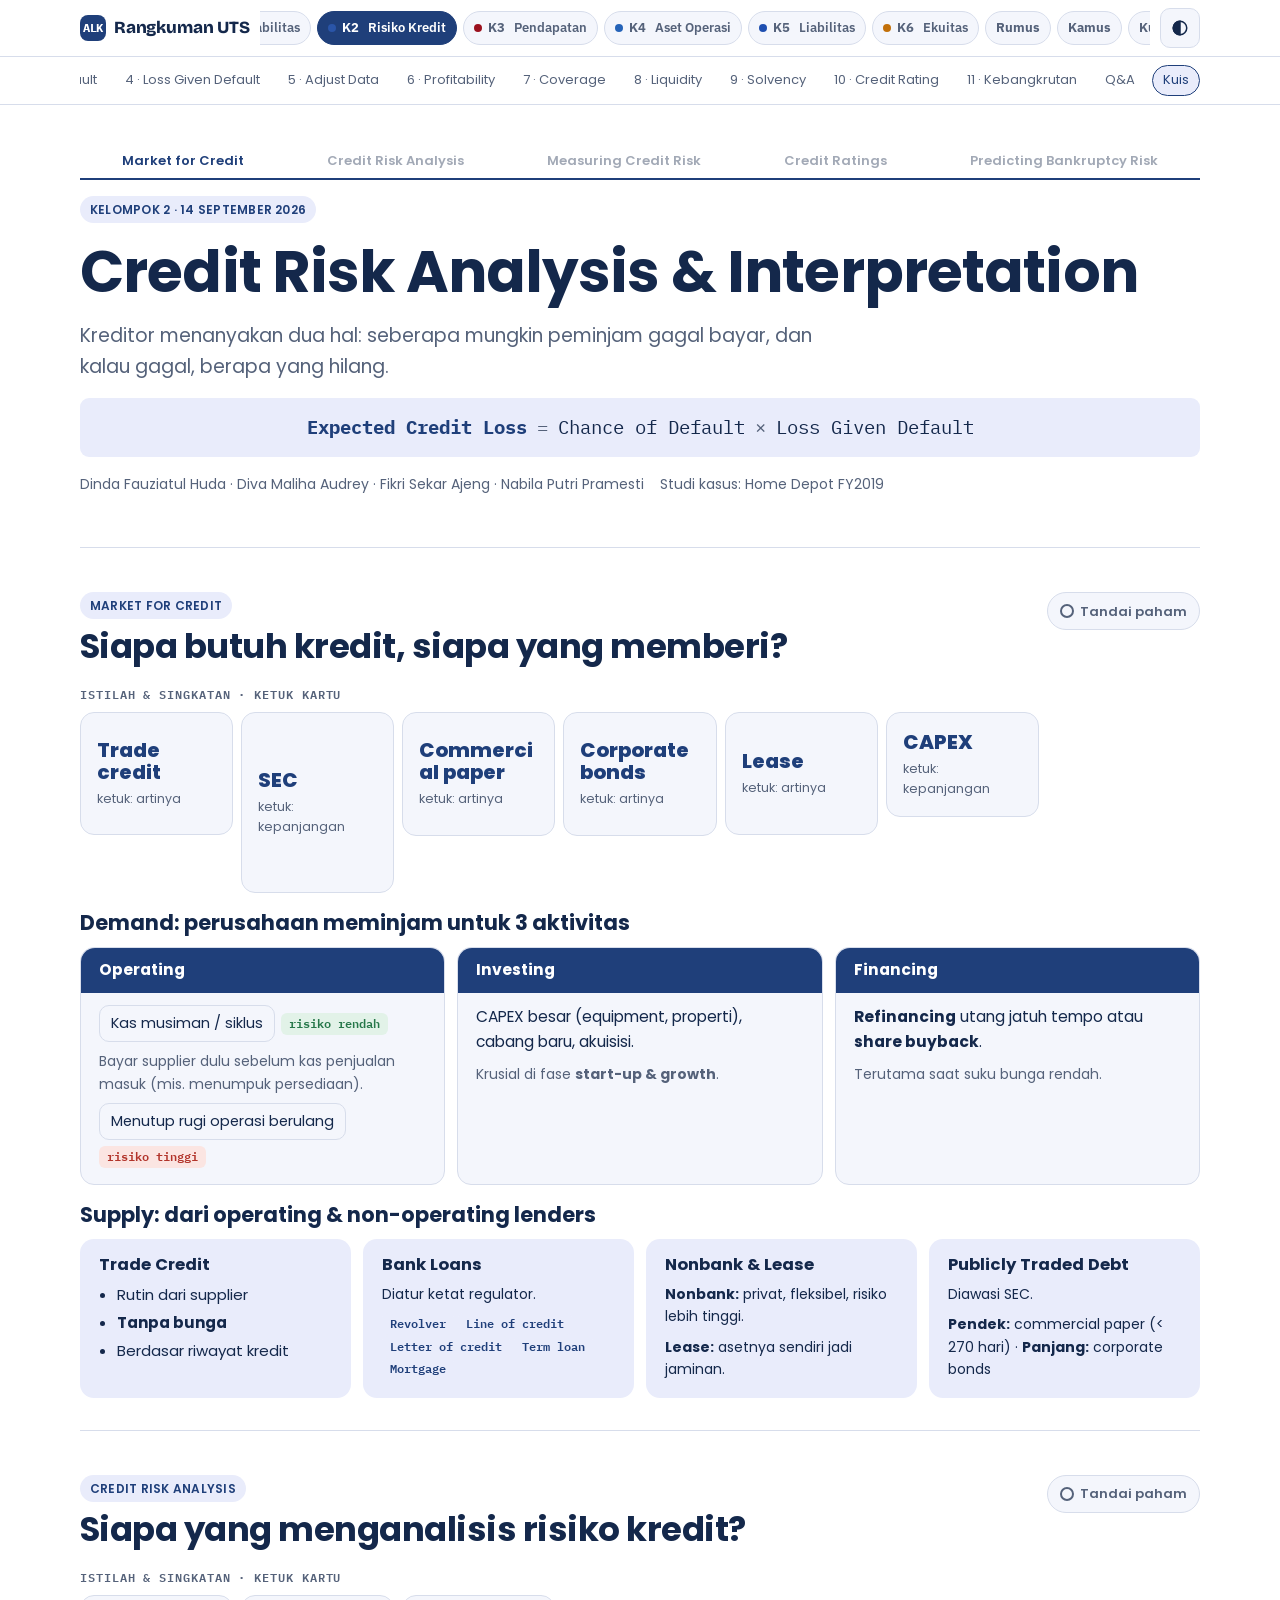
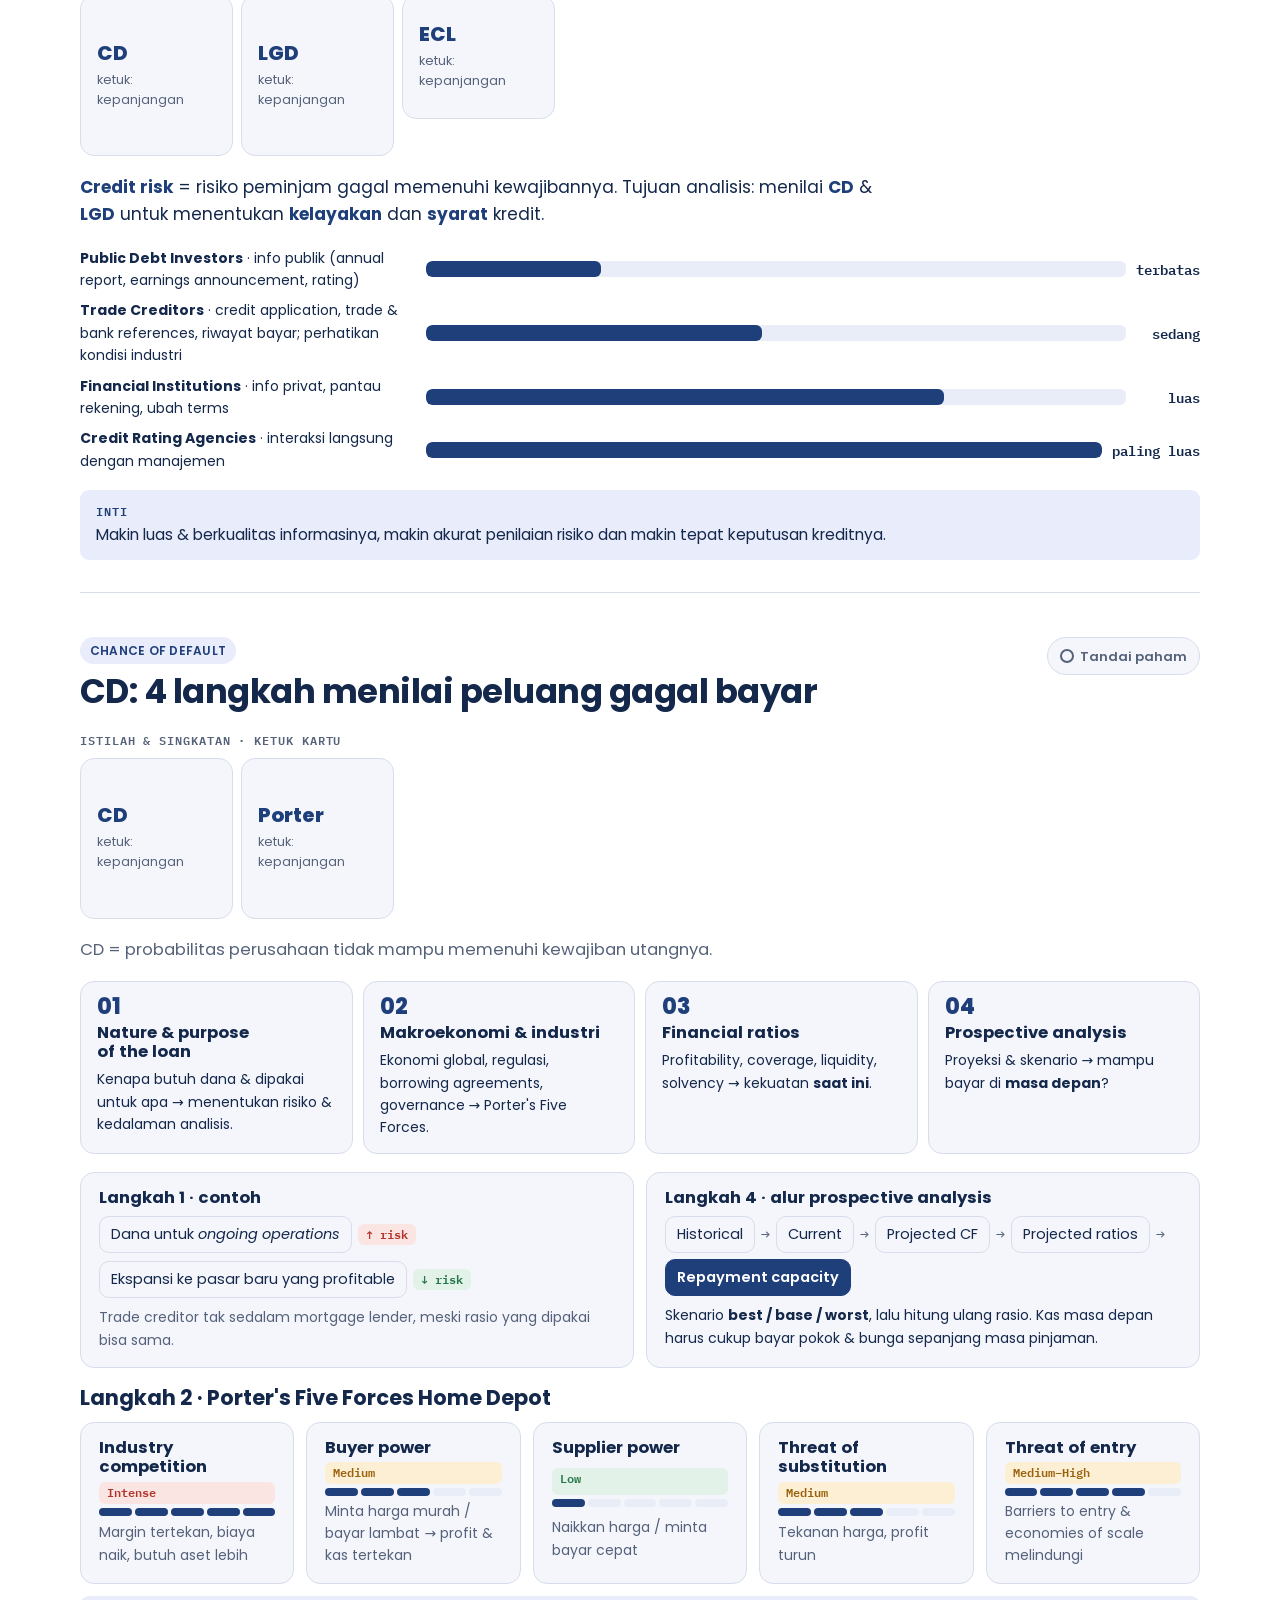
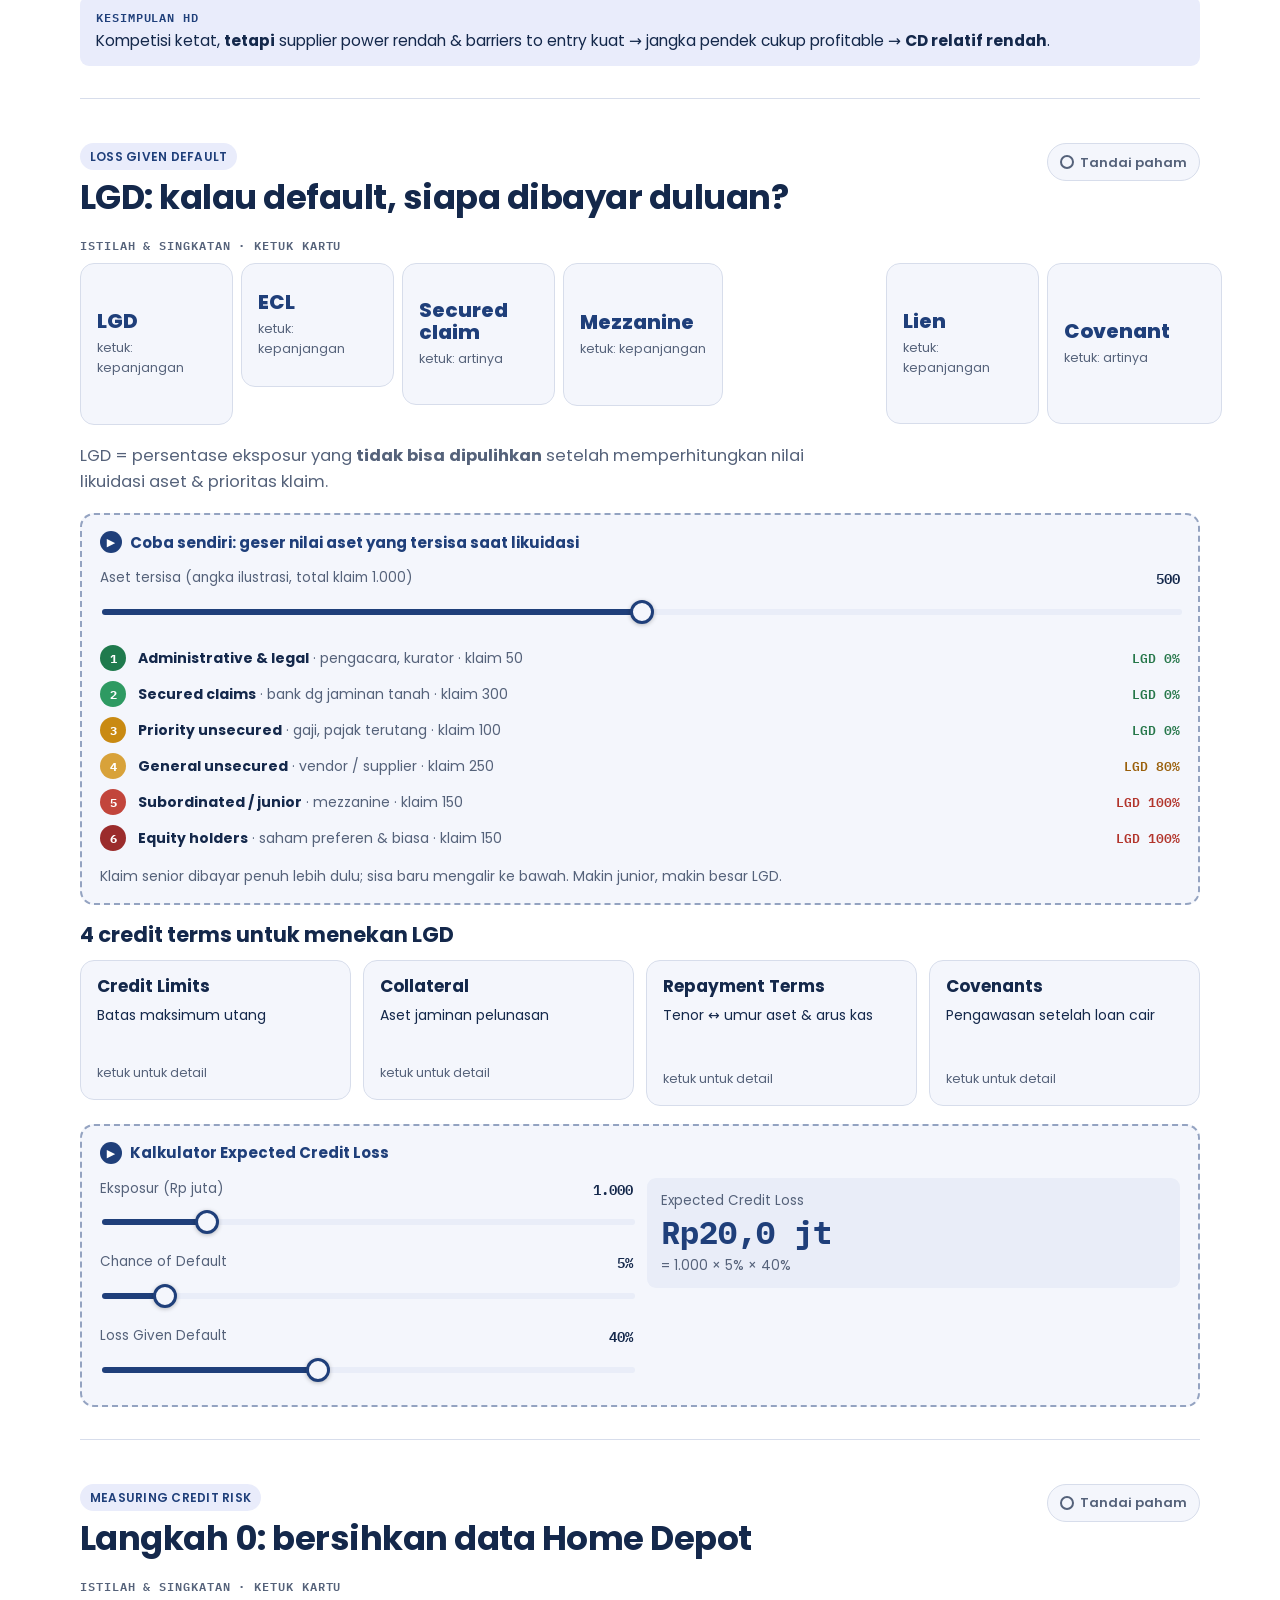
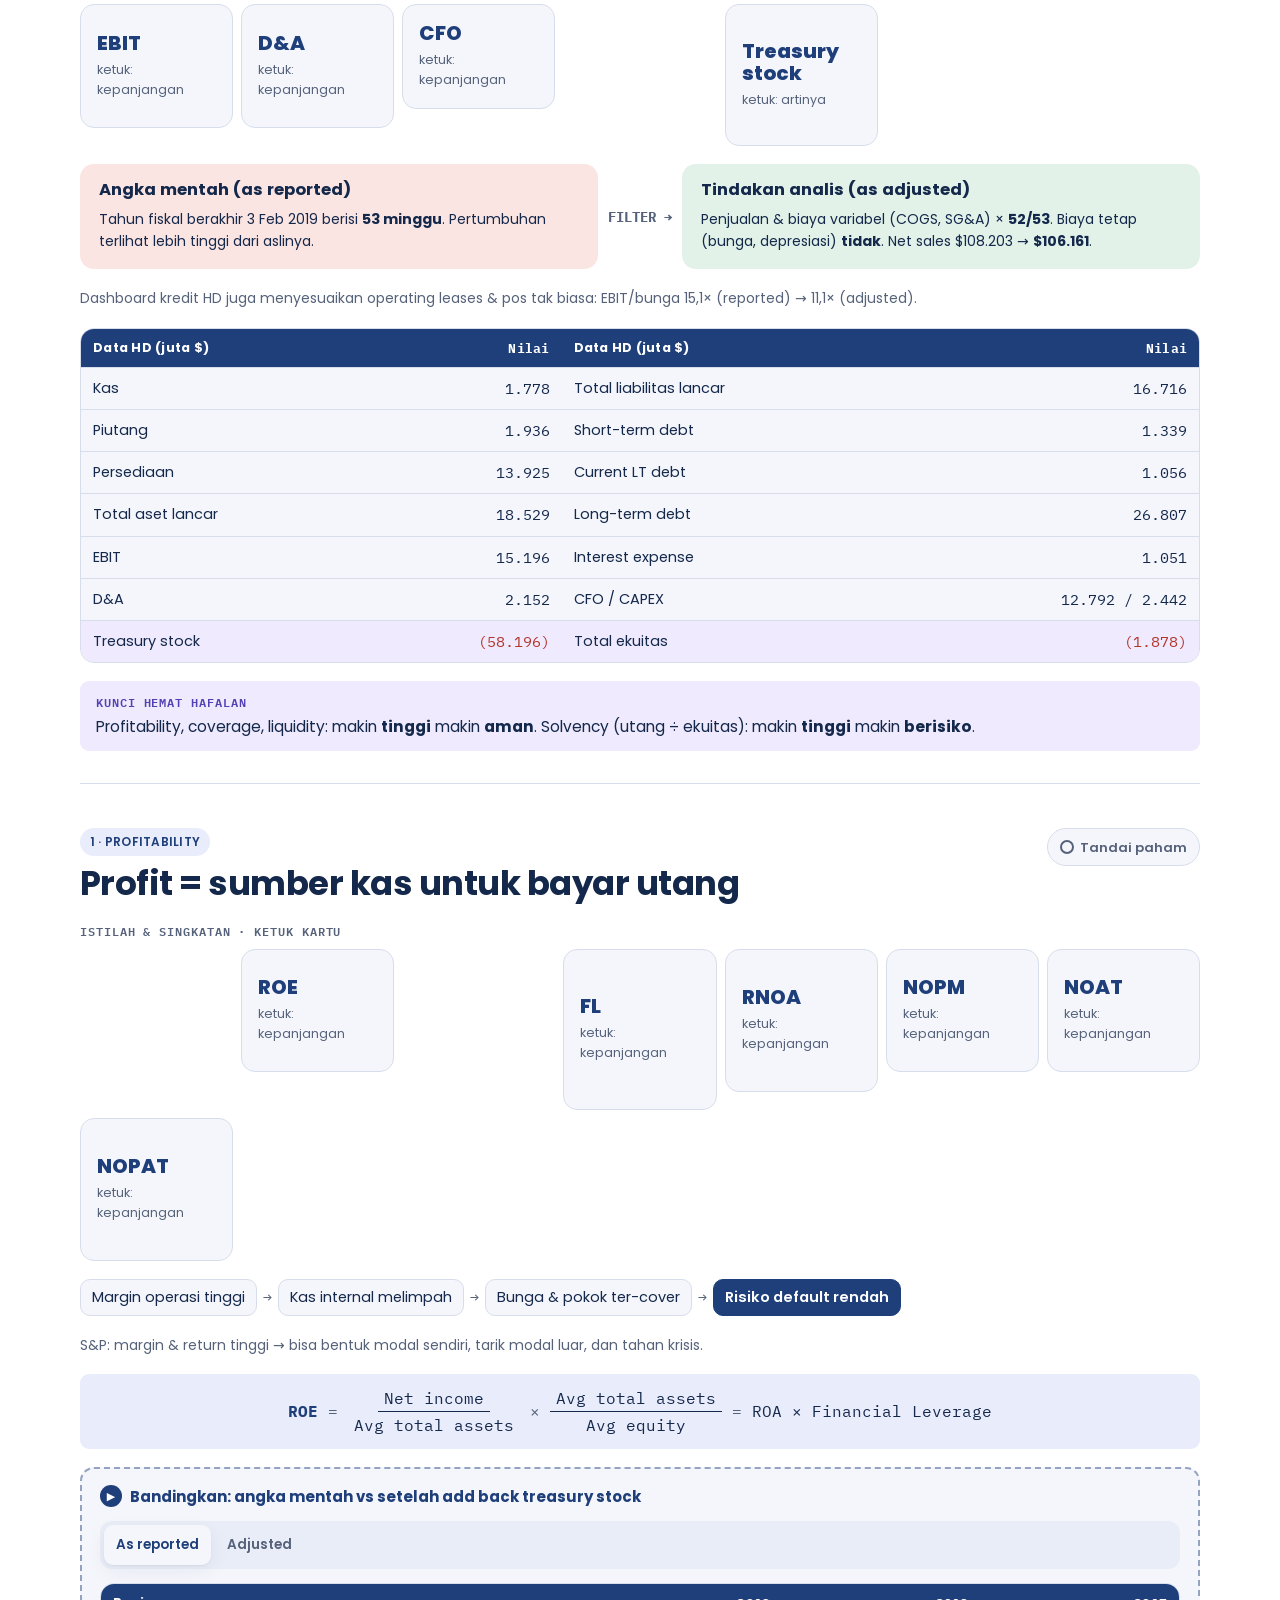
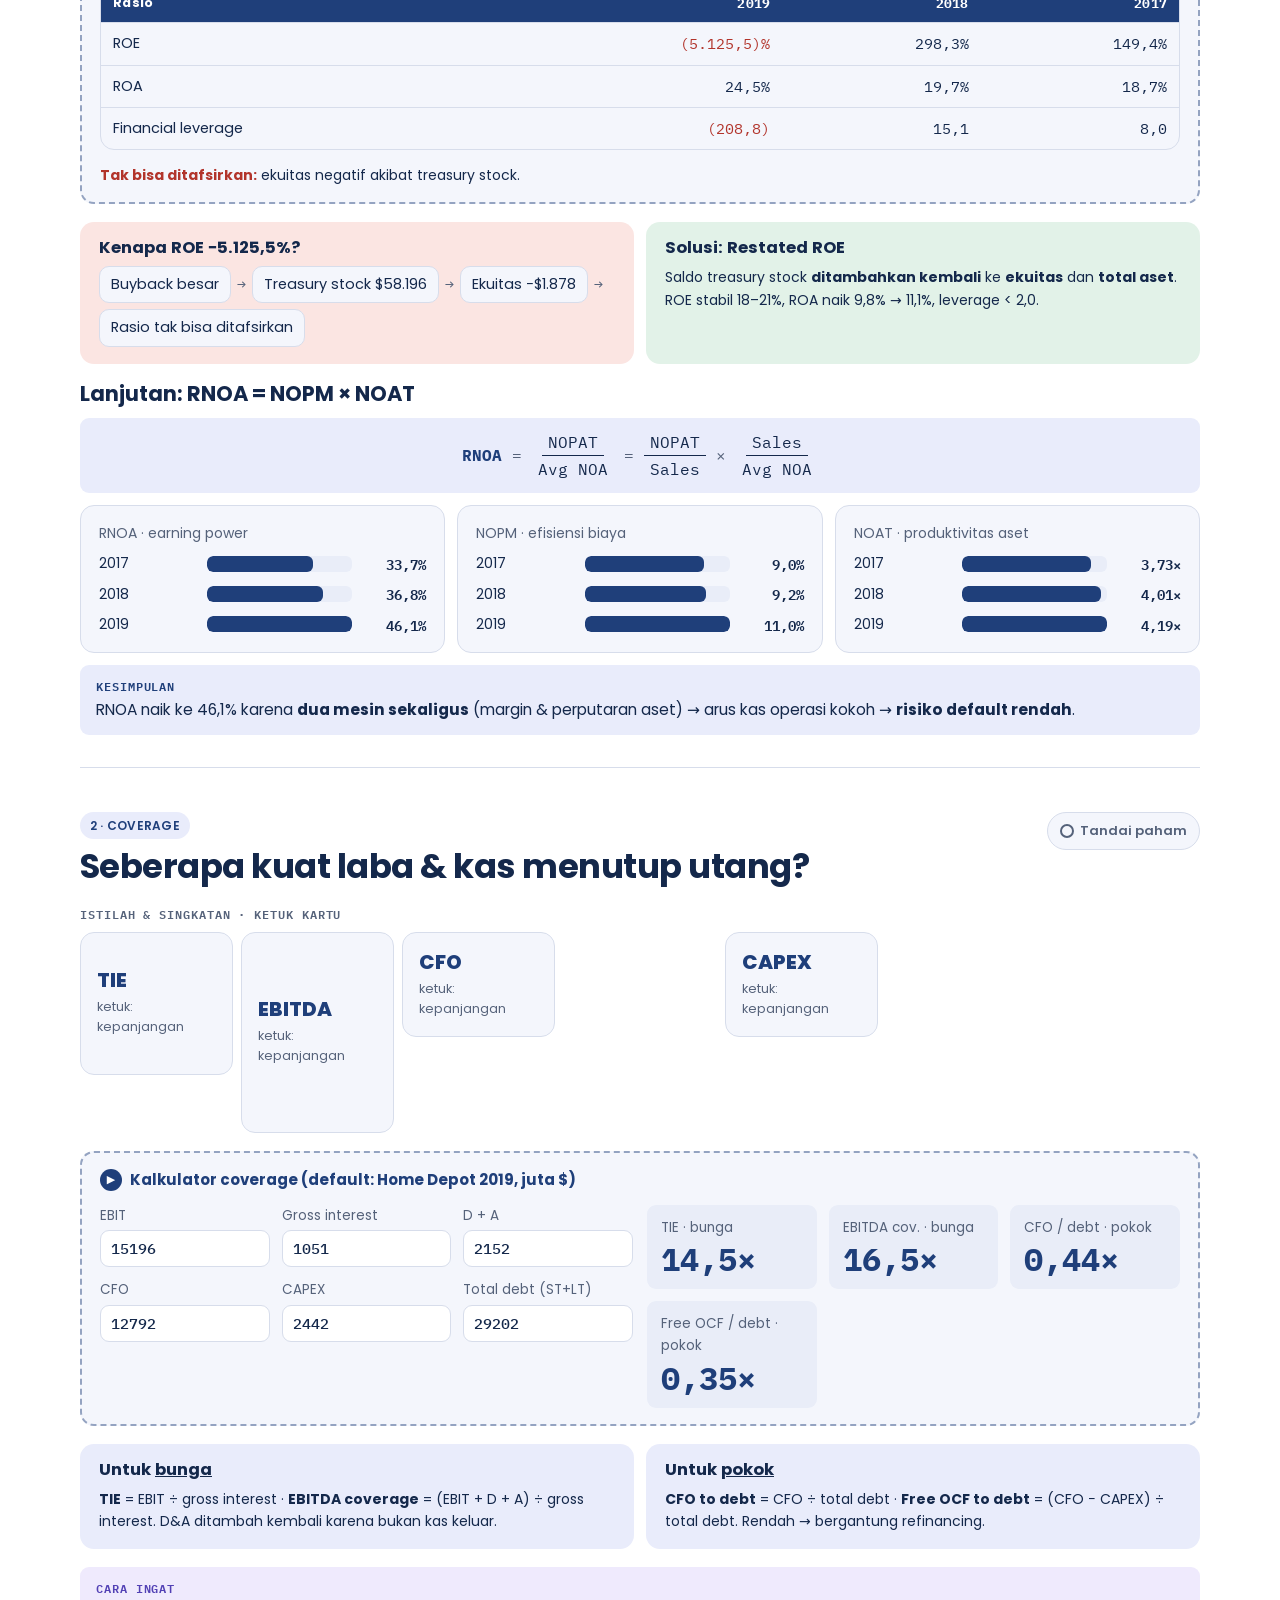
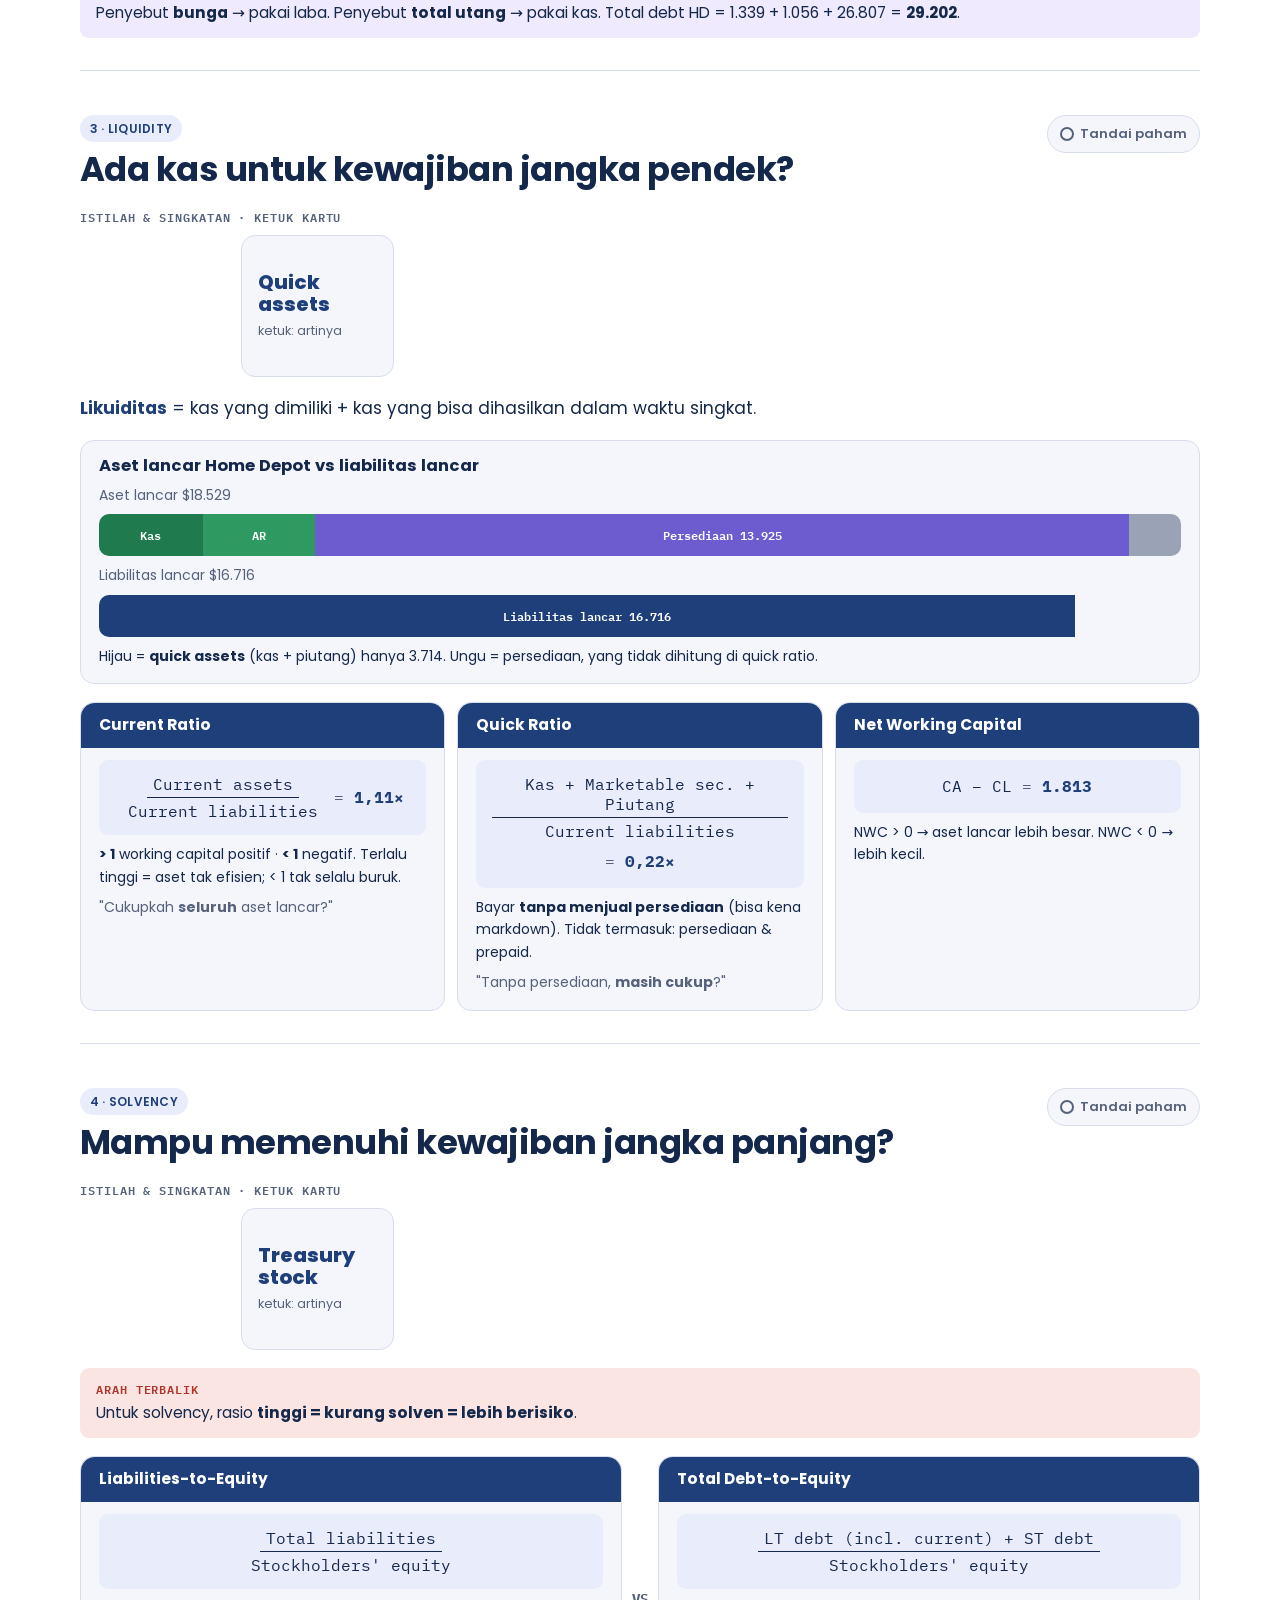
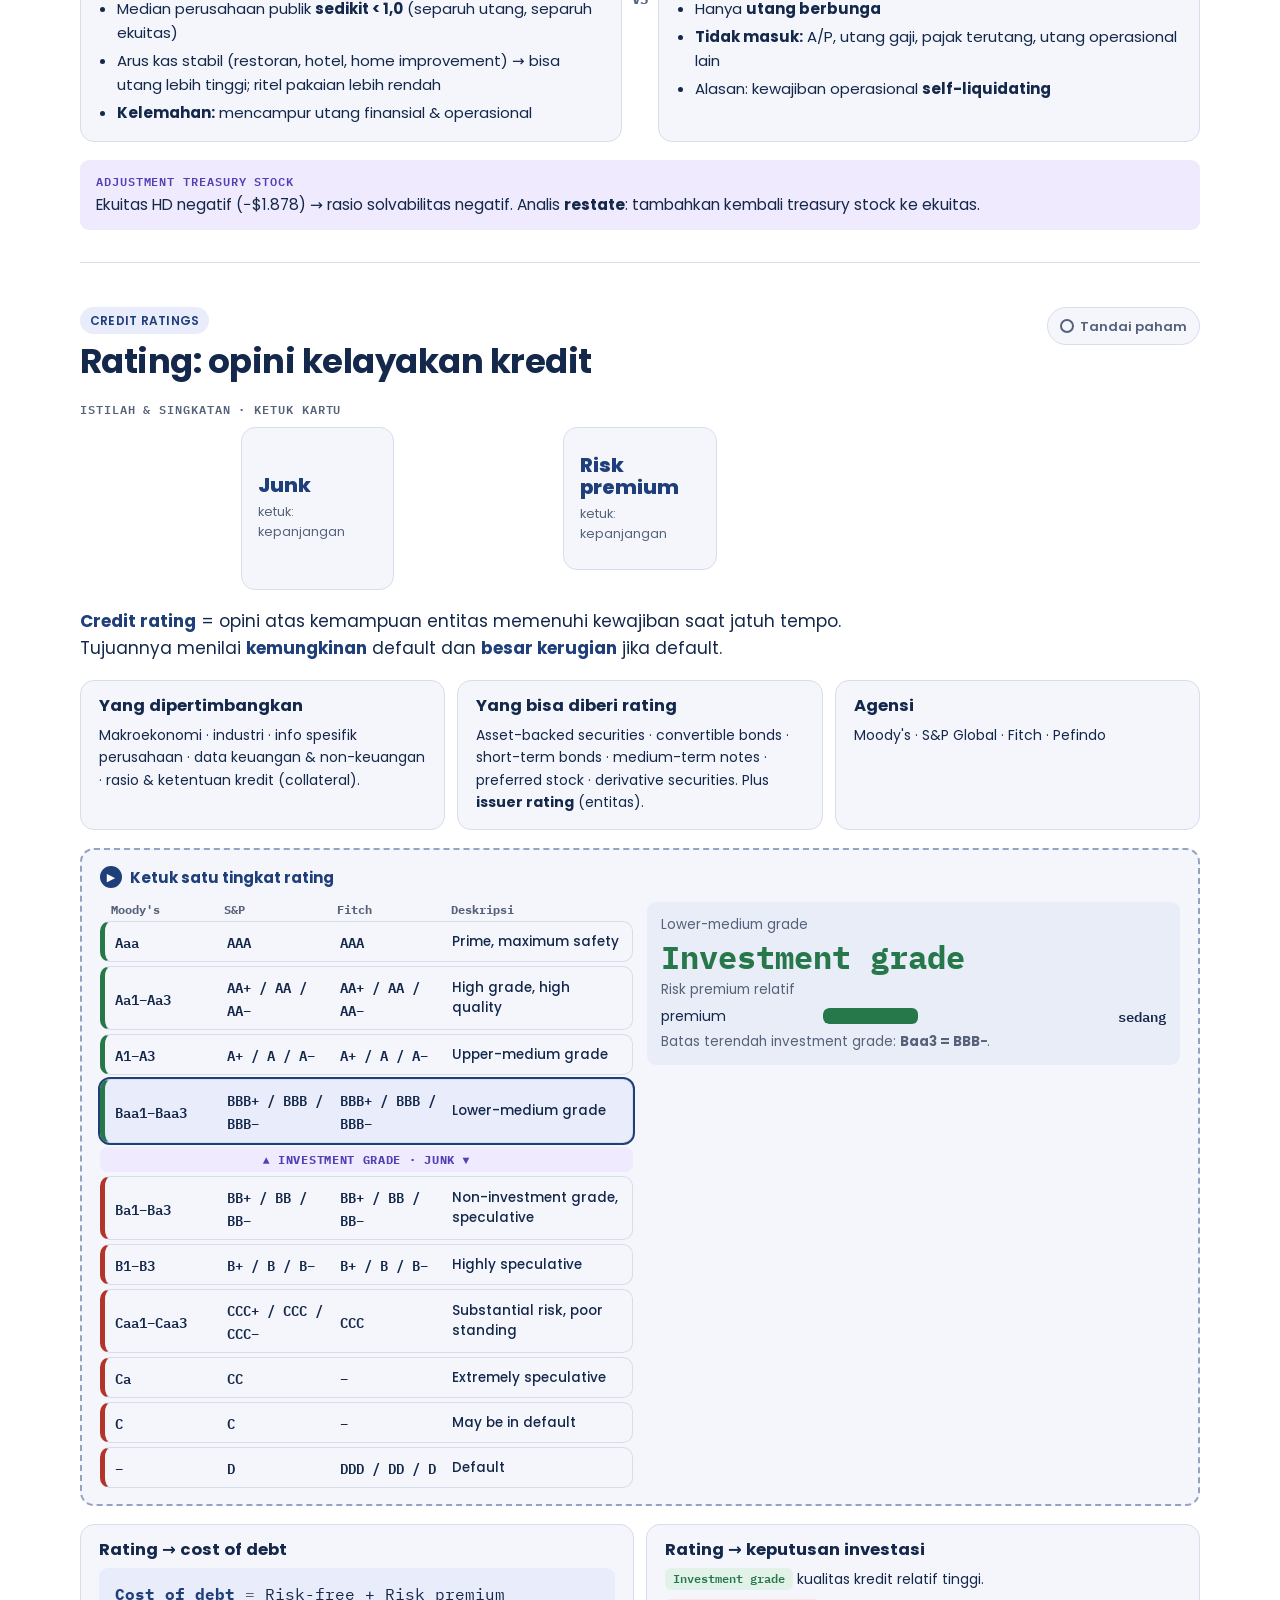
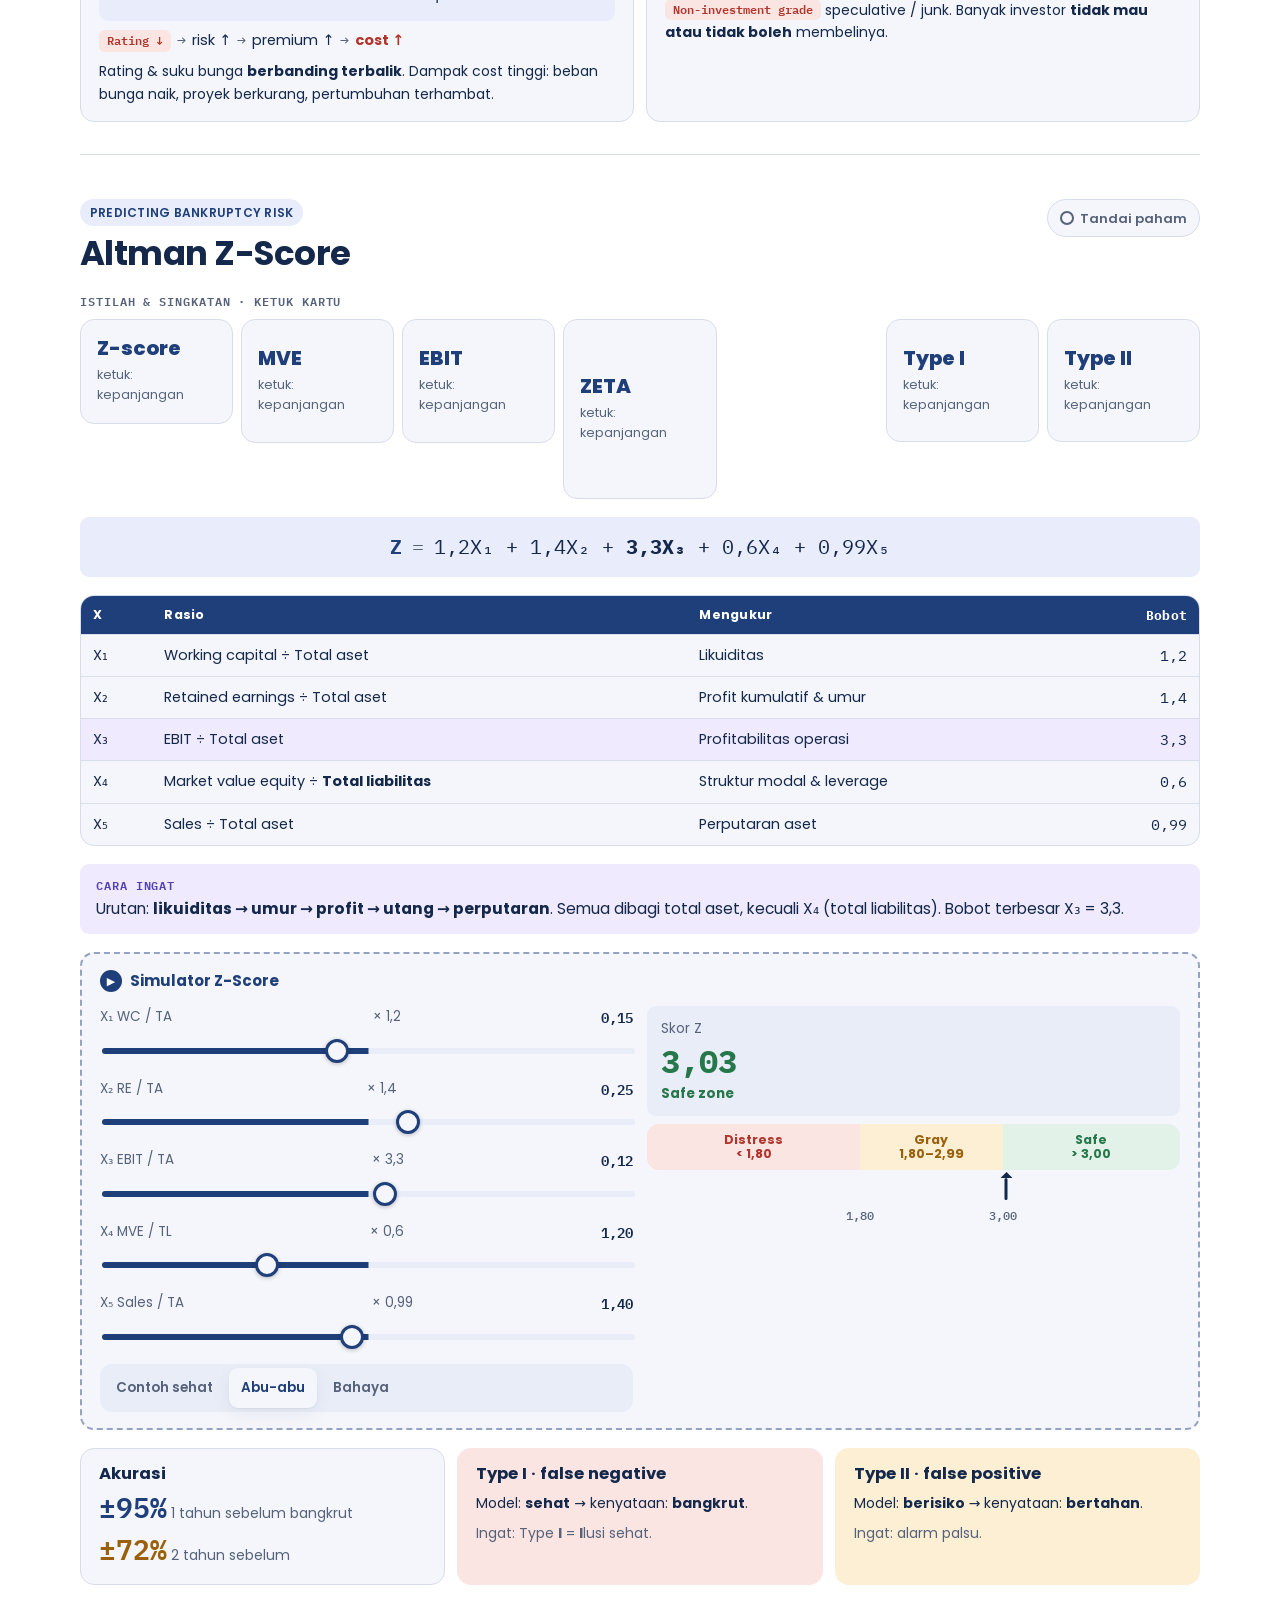
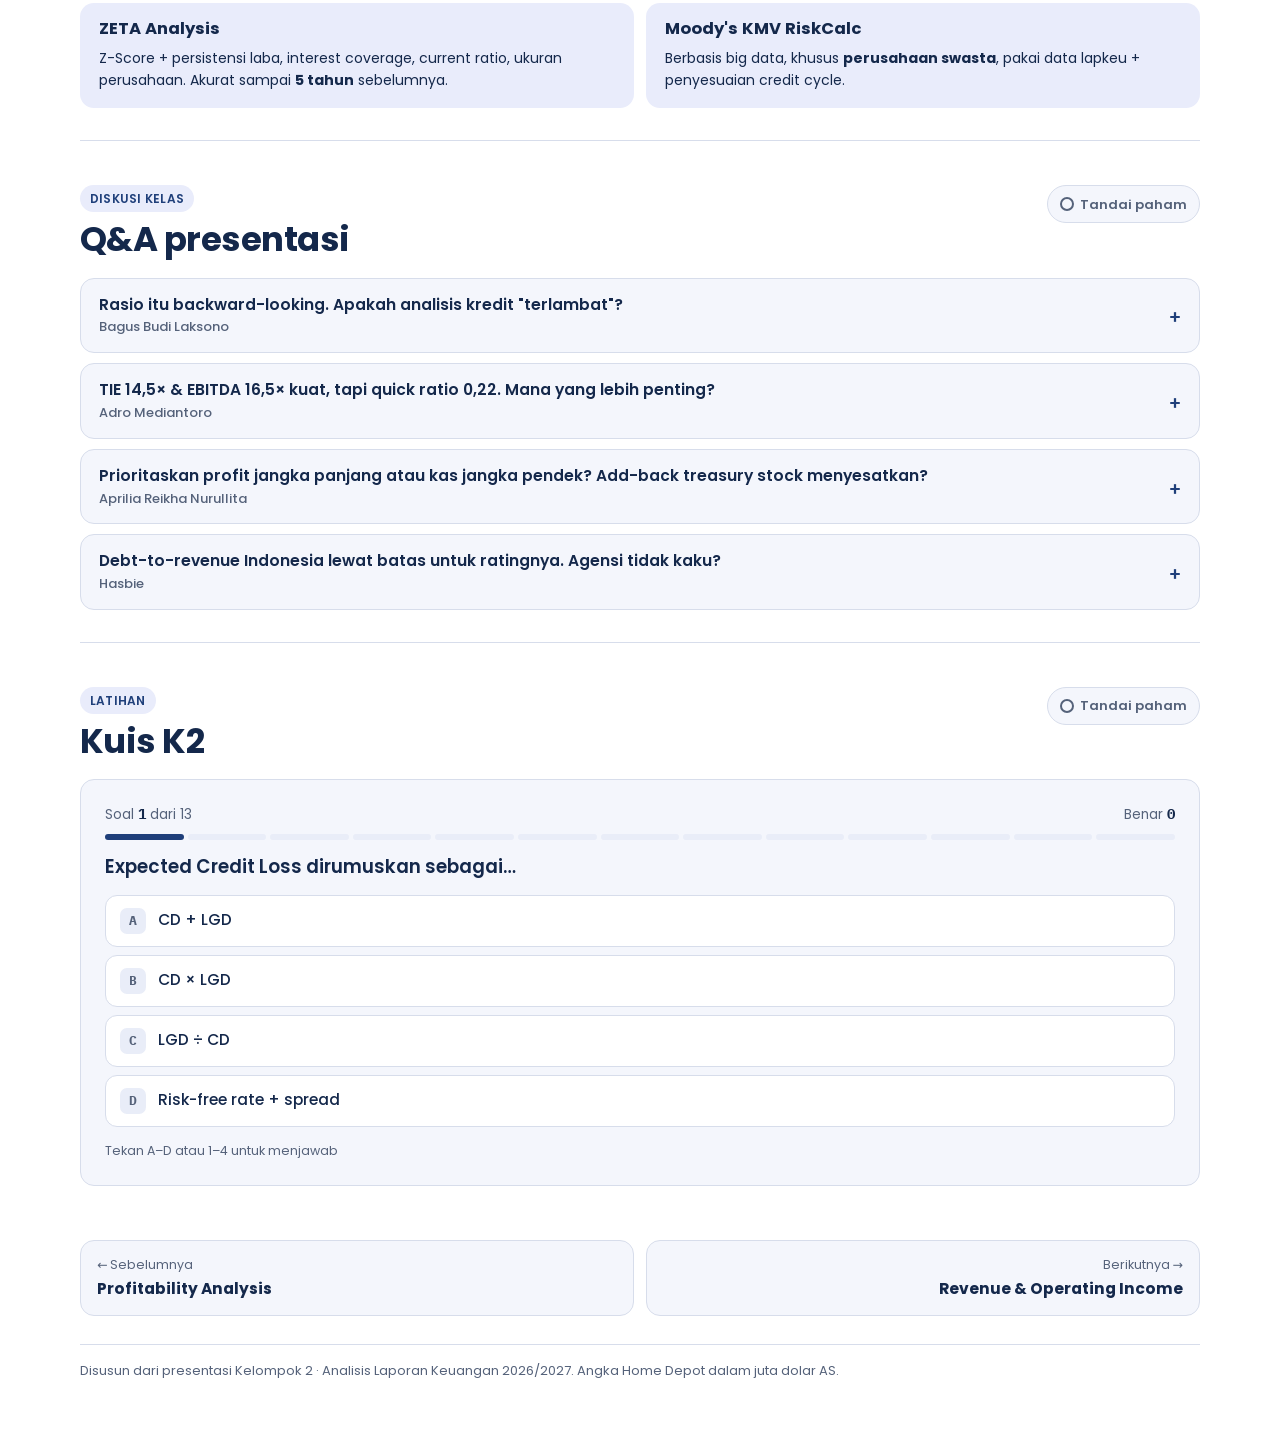
==== commit 33597310: "reset page" ====
--- a/credit-risk.html
+++ b/credit-risk.html
@@ -8,7 +8,7 @@
 <meta name="description" content="Rangkuman visual materi Kelompok 2: Credit Risk Analysis and Interpretation.">
 <link rel="preconnect" href="https://fonts.googleapis.com"><link rel="preconnect" href="https://fonts.gstatic.com" crossorigin>
 <link rel="stylesheet" href="https://fonts.googleapis.com/css2?family=Bricolage+Grotesque:wght@800&family=IBM+Plex+Mono:wght@500;600;700&family=IBM+Plex+Sans:wght@500;600&family=Poppins:ital,wght@0,400;0,500;0,600;0,700;0,800;1,400&display=swap">
-<link rel="stylesheet" href="assets/style.css?v=5">
+<link rel="stylesheet" href="assets/style.css?v=7">
 <style>
   .ladder{display:grid;gap:4px}
   .rung{display:grid;grid-template-columns:repeat(3,minmax(0,1fr)) minmax(0,1.6fr);gap:6px;align-items:center;border:1px solid var(--line);border-radius:10px;padding:8px 10px;cursor:pointer;background:var(--surface);font:500 13.5px var(--f-body);color:var(--ink);text-align:left}
@@ -58,6 +58,7 @@
 <!-- 1 -->
 <section class="sec" id="pasar">
   <div class="sec-head"><div class="t"><span class="lo">Market for Credit</span><h2>Siapa butuh kredit, siapa yang memberi?</h2></div><button class="done" data-done="k2-pasar"></button></div>
+  <div class="terms" data-terms="Trade credit|SEC|Commercial paper|Corporate bonds|Lease|CAPEX"></div>
   <div class="sub">
     <h3>Demand: perusahaan meminjam untuk 3 aktivitas</h3>
     <div class="grid" style="--min:250px">
@@ -84,6 +85,7 @@
 <!-- 2 -->
 <section class="sec" id="analis">
   <div class="sec-head"><div class="t"><span class="lo">Credit Risk Analysis</span><h2>Siapa yang menganalisis risiko kredit?</h2></div><button class="done" data-done="k2-analis"></button></div>
+  <div class="terms" data-terms="CD|LGD|ECL"></div>
   <p class="def"><b>Credit risk</b> = risiko peminjam gagal memenuhi kewajibannya. Tujuan analisis: menilai <b>CD</b> &amp; <b>LGD</b> untuk menentukan <b>kelayakan</b> dan <b>syarat</b> kredit.</p>
   <div class="bars" aria-label="Luas informasi tiap analis">
     <div class="bar"><span class="lab"><b>Public Debt Investors</b> · info publik (annual report, earnings announcement, rating)</span><span class="tr"><span class="fill" style="--w:25%"></span></span><span class="v">terbatas</span></div>
@@ -97,6 +99,7 @@
 <!-- 3 -->
 <section class="sec" id="cd">
   <div class="sec-head"><div class="t"><span class="lo">Chance of Default</span><h2>CD: 4 langkah menilai peluang gagal bayar</h2></div><button class="done" data-done="k2-cd"></button></div>
+  <div class="terms" data-terms="CD|Porter"></div>
   <p class="sec-lead">CD = probabilitas perusahaan tidak mampu memenuhi kewajiban utangnya.</p>
   <ol class="steps">
     <li><h4>Nature &amp; purpose of the loan</h4><p class="small">Kenapa butuh dana &amp; dipakai untuk apa → menentukan risiko &amp; kedalaman analisis.</p></li>
@@ -125,6 +128,7 @@
 <!-- 4 -->
 <section class="sec" id="lgd">
   <div class="sec-head"><div class="t"><span class="lo">Loss Given Default</span><h2>LGD: kalau default, siapa dibayar duluan?</h2></div><button class="done" data-done="k2-lgd"></button></div>
+  <div class="terms" data-terms="LGD|ECL|Secured claim|Mezzanine|Collateral|Lien|Covenant"></div>
   <p class="sec-lead">LGD = persentase eksposur yang <b>tidak bisa dipulihkan</b> setelah memperhitungkan nilai likuidasi aset &amp; prioritas klaim.</p>
   <div class="widget">
     <div class="w-title">Coba sendiri: geser nilai aset yang tersisa saat likuidasi</div>
@@ -157,6 +161,7 @@
 <!-- 5 -->
 <section class="sec" id="adjust">
   <div class="sec-head"><div class="t"><span class="lo">Measuring Credit Risk</span><h2>Langkah 0: bersihkan data Home Depot</h2></div><button class="done" data-done="k2-adjust"></button></div>
+  <div class="terms" data-terms="EBIT|D&amp;A|CFO|CAPEX|Treasury stock"></div>
   <div class="vs">
     <div class="card t-bad"><h4>Angka mentah (as reported)</h4><p class="small">Tahun fiskal berakhir 3 Feb 2019 berisi <b>53 minggu</b>. Pertumbuhan terlihat lebih tinggi dari aslinya.</p></div>
     <span class="mid">FILTER →</span>
@@ -180,6 +185,7 @@
 <!-- 6 -->
 <section class="sec" id="profit">
   <div class="sec-head"><div class="t"><span class="lo">1 · Profitability</span><h2>Profit = sumber kas untuk bayar utang</h2></div><button class="done" data-done="k2-profit"></button></div>
+  <div class="terms" data-terms="DuPont|ROE|ROA|FL|RNOA|NOPM|NOAT|NOPAT|NOA"></div>
   <div class="flow"><span class="step">Margin operasi tinggi</span><span class="arr">→</span><span class="step">Kas internal melimpah</span><span class="arr">→</span><span class="step">Bunga &amp; pokok ter-cover</span><span class="arr">→</span><span class="step on">Risiko default rendah</span></div>
   <p class="small muted">S&amp;P: margin &amp; return tinggi → bisa bentuk modal sendiri, tarik modal luar, dan tahan krisis.</p>
   <div class="formula"><span class="n">ROE</span><span class="op">=</span><span class="frac"><span>Net income</span><span>Avg total assets</span></span><span class="op">×</span><span class="frac"><span>Avg total assets</span><span>Avg equity</span></span><span class="op">=</span><span>ROA × Financial Leverage</span></div>
@@ -208,6 +214,7 @@
 <!-- 7 -->
 <section class="sec" id="coverage">
   <div class="sec-head"><div class="t"><span class="lo">2 · Coverage</span><h2>Seberapa kuat laba &amp; kas menutup utang?</h2></div><button class="done" data-done="k2-coverage"></button></div>
+  <div class="terms" data-terms="TIE|EBITDA|CFO|FOCF|CAPEX"></div>
   <div class="widget">
     <div class="w-title">Kalkulator coverage (default: Home Depot 2019, juta $)</div>
     <div class="w-grid">
@@ -232,6 +239,7 @@
 <!-- 8 -->
 <section class="sec" id="likuid">
   <div class="sec-head"><div class="t"><span class="lo">3 · Liquidity</span><h2>Ada kas untuk kewajiban jangka pendek?</h2></div><button class="done" data-done="k2-likuid"></button></div>
+  <div class="terms" data-terms="NWC|Quick assets"></div>
   <p class="def"><b>Likuiditas</b> = kas yang dimiliki + kas yang bisa dihasilkan dalam waktu singkat.</p>
   <div class="card">
     <h4>Aset lancar Home Depot vs liabilitas lancar</h4>
@@ -260,6 +268,7 @@
 <!-- 9 -->
 <section class="sec" id="solv">
   <div class="sec-head"><div class="t"><span class="lo">4 · Solvency</span><h2>Mampu memenuhi kewajiban jangka panjang?</h2></div><button class="done" data-done="k2-solv"></button></div>
+  <div class="terms" data-terms="Self-liquidating|Treasury stock"></div>
   <p class="callout bad"><span class="lbl">Arah terbalik</span>Untuk solvency, rasio <b>tinggi = kurang solven = lebih berisiko</b>.</p>
   <div class="vs">
     <div class="card"><div class="card-h">Liabilities-to-Equity</div><div class="formula"><span class="frac"><span>Total liabilities</span><span>Stockholders' equity</span></span></div>
@@ -274,6 +283,7 @@
 <!-- 10 -->
 <section class="sec" id="rating">
   <div class="sec-head"><div class="t"><span class="lo">Credit Ratings</span><h2>Rating: opini kelayakan kredit</h2></div><button class="done" data-done="k2-rating"></button></div>
+  <div class="terms" data-terms="IG|Junk|Issuer rating|Risk premium"></div>
   <p class="def"><b>Credit rating</b> = opini atas kemampuan entitas memenuhi kewajiban saat jatuh tempo. Tujuannya menilai <b>kemungkinan</b> default dan <b>besar kerugian</b> jika default.</p>
   <div class="grid" style="--min:240px">
     <div class="card"><h4>Yang dipertimbangkan</h4><p class="small">Makroekonomi · industri · info spesifik perusahaan · data keuangan &amp; non-keuangan · rasio &amp; ketentuan kredit (collateral).</p></div>
@@ -299,6 +309,7 @@
 <!-- 11 -->
 <section class="sec" id="zscore">
   <div class="sec-head"><div class="t"><span class="lo">Predicting Bankruptcy Risk</span><h2>Altman Z-Score</h2></div><button class="done" data-done="k2-z"></button></div>
+  <div class="terms" data-terms="Z-score|MVE|EBIT|ZETA|RiskCalc|Type I|Type II"></div>
   <div class="formula" style="font-size:clamp(15px,2.6vw,20px)"><span class="n">Z</span><span class="op">=</span><span>1,2X₁ + 1,4X₂ + <b>3,3X₃</b> + 0,6X₄ + 0,99X₅</span></div>
   <div class="tbl"><table><thead><tr><th>X</th><th>Rasio</th><th>Mengukur</th><th class="n">Bobot</th></tr></thead><tbody>
     <tr><td>X₁</td><td>Working capital ÷ Total aset</td><td>Likuiditas</td><td class="n">1,2</td></tr>
@@ -360,8 +371,9 @@
 <footer class="foot">Disusun dari presentasi Kelompok 2 · Analisis Laporan Keuangan 2026/2027. Angka Home Depot dalam juta dolar AS.</footer>
 </main>
 
-<script src="assets/quiz-data.js?v=5"></script>
-<script src="assets/app.js?v=5"></script>
+<script src="assets/quiz-data.js?v=7"></script>
+<script src="assets/glossary.js?v=7"></script>
+<script src="assets/app.js?v=7"></script>
 <script>
 (function(){
   var A=window.ALK, fmt=A.fmt, $=A.$;
--- a/assets/style.css
+++ b/assets/style.css
@@ -1,437 +1,541 @@
-/* =========================================================
-   ALK · Rangkuman UTS — shared stylesheet
-   Layout: satu kolom (maks 1120px), header situs lengket + TOC chip,
-   tiap halaman materi memakai "skin" yang meniru presentasi kelompoknya.
-   ========================================================= */
-
-/* ---------- Base tokens (hub pages: index, rumus, kuis) ---------- */
-:root{
-  --bg:#F3F5F8; --surface:#FFFFFF; --surface-2:#EDF1F5; --ink:#121C2B; --muted:#5A6678; --line:#D9DFE7;
-  --k:#0D6863; --k2:#1F3A5F; --k-soft:#E0F0EE; --k-ink:#FFFFFF; --hl:#F2B632; --hl-soft:#FBF1DE; --hl-ink:#7A4E07;
-  --good:#26774A; --good-soft:#E2F2E8; --mid:#9A600B; --mid-soft:#FCEFD4; --bad:#B2342B; --bad-soft:#FBE5E2;
-  --c1:#0E7C66; --c2:#2A55A8; --c3:#9B111E; --c4:#2563B8; --c5:#1E4FB0; --c6:#C2700A; --on-c:#FFFFFF;
-  --f-display:"Bricolage Grotesque","Segoe UI",system-ui,sans-serif;
-  --f-body:"IBM Plex Sans","Segoe UI",system-ui,sans-serif;
-  --f-mono:"IBM Plex Mono",ui-monospace,Consolas,monospace;
-  --r:14px; --r-sm:9px; --shadow:0 1px 2px rgba(18,28,43,.05),0 6px 20px rgba(18,28,43,.06);
-  --h-weight:800; --h-style:normal; --h-transform:none; --h-spacing:-.01em;
-}
-@media (prefers-color-scheme: dark){
-  :root:not([data-theme="light"]){
-    --bg:#0D141E; --surface:#151F2D; --surface-2:#1B2738; --ink:#E6ECF4; --muted:#9AA8BB; --line:#2A3749;
-    --k:#56C3B9; --k2:#9DB8E8; --k-soft:#11302E; --k-ink:#071311; --hl:#E8B661; --hl-soft:#2D2414; --hl-ink:#F2CD8A;
-    --good:#74C992; --good-soft:#13291C; --mid:#EDB45C; --mid-soft:#2E2313; --bad:#F2857A; --bad-soft:#351A17;
-    --c1:#4FC7AE; --c2:#86A9F2; --c3:#F2828A; --c4:#7FA9F0; --c5:#8EA9F5; --c6:#F4B45A; --on-c:#0D141E;
-    --shadow:0 1px 2px rgba(0,0,0,.3),0 8px 24px rgba(0,0,0,.25);
-    color-scheme:dark;
-  }
-}
-:root[data-theme="dark"]{
-  --bg:#0D141E; --surface:#151F2D; --surface-2:#1B2738; --ink:#E6ECF4; --muted:#9AA8BB; --line:#2A3749;
-  --k:#56C3B9; --k2:#9DB8E8; --k-soft:#11302E; --k-ink:#071311; --hl:#E8B661; --hl-soft:#2D2414; --hl-ink:#F2CD8A;
-  --good:#74C992; --good-soft:#13291C; --mid:#EDB45C; --mid-soft:#2E2313; --bad:#F2857A; --bad-soft:#351A17;
-  --c1:#4FC7AE; --c2:#86A9F2; --c3:#F2828A; --c4:#7FA9F0; --c5:#8EA9F5; --c6:#F4B45A; --on-c:#0D141E;
-  --shadow:0 1px 2px rgba(0,0,0,.3),0 8px 24px rgba(0,0,0,.25);
-  color-scheme:dark;
-}
-
-/* ---------- Reset & base ---------- */
-*,*::before,*::after{box-sizing:border-box}
-html{scroll-behavior:smooth;scroll-padding-top:120px;-webkit-text-size-adjust:100%}
-@media (prefers-reduced-motion:reduce){html{scroll-behavior:auto}*{animation-duration:.01ms!important;transition-duration:.01ms!important}}
-body{margin:0;background:var(--bg);color:var(--ink);font-family:var(--f-body);font-size:16px;line-height:1.6;padding-inline:16px;padding-block:0 72px;overflow-x:hidden}
-img,svg{max-width:100%}
-h1,h2,h3,h4{font-family:var(--f-display);line-height:1.15;margin:0;text-wrap:balance;overflow-wrap:break-word;font-weight:var(--h-weight);font-style:var(--h-style);text-transform:var(--h-transform);letter-spacing:var(--h-spacing)}
-h1{font-size:clamp(32px,6vw,58px)}
-h2{font-size:clamp(23px,3.6vw,34px)}
-h3{font-size:clamp(18px,2.4vw,21px);letter-spacing:0;text-transform:none}
-h4{font-size:16.5px;letter-spacing:0;text-transform:none;font-style:normal}
-p{margin:0}
-ul,ol{margin:0;padding-left:1.2em}
-li+li{margin-top:4px}
-b,strong{font-weight:700}
-a{color:var(--k)}
-a:focus-visible,button:focus-visible,summary:focus-visible,input:focus-visible{outline:2px solid var(--k);outline-offset:2px}
-.mono,.num{font-family:var(--f-mono);font-variant-numeric:tabular-nums}
-.muted{color:var(--muted)}
-.small{font-size:14px}
-.k{color:var(--k)} .good{color:var(--good)} .bad{color:var(--bad)} .mid{color:var(--mid)}
-.wrap{max-width:1120px;margin:0 auto}
-.sr{position:absolute;width:1px;height:1px;overflow:hidden;clip:rect(0 0 0 0)}
-
-/* ---------- Site header ---------- */
-header.site{position:sticky;top:env(safe-area-inset-top,0px);z-index:20;margin-inline:-16px;padding:8px 16px;background:color-mix(in srgb,var(--bg) 88%,transparent);backdrop-filter:blur(10px);-webkit-backdrop-filter:blur(10px);border-bottom:1px solid var(--line)}
-header.site .row{max-width:1120px;margin:0 auto;display:flex;align-items:center;gap:10px}
-.brand{flex:none;display:flex;align-items:center;gap:8px;text-decoration:none;color:var(--ink);font-family:"Bricolage Grotesque",var(--f-display);font-weight:800;font-size:17px;font-style:normal;letter-spacing:-.01em}
-.brand .dot{width:26px;height:26px;border-radius:8px;display:grid;place-items:center;background:var(--k);color:var(--k-ink);font-size:12px;font-family:var(--f-mono)}
-nav.chapters{flex:1;min-width:0;display:flex;gap:6px;overflow-x:auto;scrollbar-width:none;padding:2px}
-nav.chapters::-webkit-scrollbar{display:none}
-nav.chapters a{flex:none;text-decoration:none;color:var(--muted);font-family:"IBM Plex Sans",var(--f-body);font-size:13px;font-weight:600;padding:5px 10px;border-radius:999px;border:1px solid var(--line);background:var(--surface);white-space:nowrap;display:flex;align-items:center;gap:6px}
-nav.chapters a i{width:8px;height:8px;border-radius:50%;display:inline-block}
-nav.chapters a:hover{color:var(--ink);border-color:var(--muted)}
-nav.chapters a[aria-current="page"]{color:var(--k-ink);background:var(--k);border-color:var(--k)}
-.icon-btn{flex:none;width:36px;height:36px;border-radius:10px;border:1px solid var(--line);background:var(--surface);color:var(--ink);display:grid;place-items:center;cursor:pointer}
-.icon-btn svg{width:18px;height:18px}
-
-/* ---------- Page TOC ---------- */
-nav.toc{position:sticky;top:calc(env(safe-area-inset-top,0px) + 53px);z-index:15;margin-inline:-16px;padding:8px 16px;background:color-mix(in srgb,var(--bg) 92%,transparent);backdrop-filter:blur(8px);-webkit-backdrop-filter:blur(8px);border-bottom:1px solid var(--line)}
-nav.toc .row{max-width:1120px;margin:0 auto;display:flex;gap:6px;overflow-x:auto;scrollbar-width:none}
-nav.toc .row::-webkit-scrollbar{display:none}
-nav.toc a{flex:none;text-decoration:none;font-size:13px;color:var(--muted);padding:4px 10px;border-radius:999px;white-space:nowrap;border:1px solid transparent}
-nav.toc a:hover{color:var(--ink)}
-nav.toc a.on{color:var(--k);border-color:var(--k);background:var(--k-soft)}
-nav.toc a.ok::after{content:" ✓";color:var(--good)}
-
-/* ---------- Hero ---------- */
-.hero{position:relative;padding-block:40px 26px;display:grid;grid-template-columns:minmax(0,1fr);gap:16px}
-.hero-tag{display:flex;flex-wrap:wrap;gap:8px;align-items:center}
-.hero-sub{font-size:clamp(16px,2.2vw,19px);color:var(--muted);max-width:62ch}
-.hero-meta{display:flex;flex-wrap:wrap;gap:6px 16px;font-size:14px;color:var(--muted)}
-.hero-meta span{display:inline-flex;gap:6px;align-items:center}
-.stats{display:grid;grid-template-columns:repeat(auto-fit,minmax(150px,1fr));gap:10px}
-.stat{background:var(--surface);border:1px solid var(--line);border-radius:var(--r);padding:12px 14px}
-.stat .v{display:block;font-family:var(--f-mono);font-weight:600;font-size:22px;color:var(--k)}
-.stat .l{display:block;font-size:13px;color:var(--muted);line-height:1.35}
-
-/* ---------- Sections ---------- */
-section.sec{padding-block:44px 6px;display:grid;grid-template-columns:minmax(0,1fr);gap:18px;border-top:1px solid var(--line);margin-top:26px}
-.sec-head{display:grid;grid-template-columns:minmax(0,1fr) auto;gap:8px 14px;align-items:start}
-.sec-head .t{display:grid;gap:8px;min-width:0}
-.sec-lead{color:var(--muted);max-width:70ch;font-size:16.5px}
-.lo{display:inline-flex;flex-wrap:wrap;align-items:center;gap:6px;width:fit-content;max-width:100%;font-family:var(--f-mono);font-size:12px;font-weight:600;letter-spacing:.06em;text-transform:uppercase;color:var(--k);font-style:normal}
-button.done{font:600 13px/1 var(--f-body);display:inline-flex;align-items:center;gap:6px;padding:8px 12px;border-radius:999px;border:1px solid var(--line);background:var(--surface);color:var(--muted);cursor:pointer;white-space:nowrap}
-button.done::before{content:"";width:14px;height:14px;border-radius:50%;border:2px solid currentColor}
-button.done[aria-pressed="true"]{color:var(--good);border-color:var(--good);background:var(--good-soft)}
-button.done[aria-pressed="true"]::before{background:currentColor;box-shadow:inset 0 0 0 2px var(--good-soft)}
-.sub{display:grid;grid-template-columns:minmax(0,1fr);gap:12px}
-.sub>h3{display:flex;gap:10px;align-items:baseline}
-
-/* ---------- Grid & cards ---------- */
-.grid{display:grid;gap:12px;grid-template-columns:repeat(auto-fit,minmax(min(100%,var(--min,240px)),1fr))}
-.grid>*{min-width:0}
-.card{background:var(--surface);border:1px solid var(--line);border-radius:var(--r);padding:16px 18px;display:flex;flex-direction:column;gap:8px;min-width:0}
-.card>.card-h{margin:-16px -18px 4px;padding:10px 18px;border-radius:var(--r) var(--r) 0 0;background:var(--k);color:var(--k-ink);font-family:var(--f-display);font-weight:700;font-size:15.5px;font-style:normal;text-transform:none;letter-spacing:0}
-.card.soft{background:var(--k-soft);border-color:transparent}
-.card.t-good{background:var(--good-soft);border-color:transparent}
-.card.t-bad{background:var(--bad-soft);border-color:transparent}
-.card.t-mid{background:var(--mid-soft);border-color:transparent}
-.card.t-hl{background:var(--hl-soft);border-color:transparent}
-.card .big{font-family:var(--f-mono);font-weight:600;font-size:clamp(22px,3vw,28px);color:var(--k);line-height:1.1}
-.card ul{font-size:15px}
-
-/* Callouts — always block, label on its own line */
-.callout{display:block;background:var(--hl-soft);color:var(--ink);border-radius:var(--r-sm);padding:12px 16px;font-size:15.5px}
-.callout>.lbl{display:block;font-family:var(--f-mono);font-size:11.5px;letter-spacing:.08em;text-transform:uppercase;color:var(--hl-ink);font-weight:600;margin-bottom:3px}
-.callout.k{background:var(--k-soft)} .callout.k>.lbl{color:var(--k)}
-.callout.good{background:var(--good-soft)} .callout.good>.lbl{color:var(--good)}
-.callout.bad{background:var(--bad-soft)} .callout.bad>.lbl{color:var(--bad)}
-.callout.ink{background:var(--k2);color:#fff} .callout.ink>.lbl{color:rgba(255,255,255,.75)}
-.callout p+p,.callout p+ul,.callout ul+p{margin-top:6px}
-.def{font-size:17px;max-width:72ch}
-.def b{color:var(--k)}
-
-/* Pills */
-.pill{display:inline-block;max-width:100%;font:600 12px/1.3 var(--f-mono);padding:3px 8px;border-radius:6px;white-space:normal;vertical-align:1px;background:var(--surface-2);color:var(--ink)}
-.pill.good{background:var(--good-soft);color:var(--good)}
-.pill.mid{background:var(--mid-soft);color:var(--mid)}
-.pill.bad{background:var(--bad-soft);color:var(--bad)}
-.pill.k{background:var(--k-soft);color:var(--k)}
-
-/* Formula */
-.formula{display:flex;flex-wrap:wrap;align-items:center;justify-content:center;gap:8px 10px;font-family:var(--f-mono);font-size:clamp(13.5px,1.8vw,15.5px);background:var(--k-soft);border-radius:var(--r-sm);padding:14px 16px;text-align:center}
-.formula.l{justify-content:flex-start;text-align:left}
-.formula .n{font-weight:700;color:var(--k)}
-.formula .op{color:var(--muted)}
-.frac{display:inline-flex;flex-direction:column;align-items:center;line-height:1.3;vertical-align:middle}
-.frac>span:first-child{border-bottom:1.5px solid currentColor;padding:0 6px 3px}
-.frac>span:last-child{padding:3px 6px 0}
-
-/* Tables */
-.tbl{overflow-x:auto;border:1px solid var(--line);border-radius:var(--r);background:var(--surface);-webkit-overflow-scrolling:touch}
-.tbl table{border-collapse:collapse;width:100%;font-size:14.5px;min-width:520px}
-.tbl.fit table{min-width:0}
-.tbl th,.tbl td{text-align:left;padding:9px 12px;border-bottom:1px solid var(--line);vertical-align:top}
-.tbl th{font-size:12.5px;font-weight:700;color:var(--k-ink);background:var(--k);letter-spacing:.02em}
-.tbl tr:last-child td{border-bottom:none}
-.tbl td.n,.tbl th.n{text-align:right;white-space:nowrap;font-family:var(--f-mono);font-variant-numeric:tabular-nums}
-.tbl tr.tot td{font-weight:700;background:var(--surface-2)}
-.tbl tr.hl td{background:var(--hl-soft)}
-
-/* Flow */
-.flow{display:flex;flex-wrap:wrap;align-items:center;gap:6px;font-size:14.5px}
-.flow .step{background:var(--surface);border:1px solid var(--line);border-radius:10px;padding:6px 11px}
-.flow .step.on{background:var(--k);color:var(--k-ink);border-color:var(--k);font-weight:600}
-.flow .arr{color:var(--muted);font-family:var(--f-mono)}
-
-/* Numbered steps (ribbons) */
-.steps{display:grid;gap:10px;grid-template-columns:repeat(auto-fit,minmax(min(100%,190px),1fr));counter-reset:st}
-.steps>li{list-style:none;margin:0;background:var(--surface);border:1px solid var(--line);border-radius:var(--r);padding:14px 16px 14px;display:flex;flex-direction:column;gap:6px;position:relative}
-.steps>li::before{counter-increment:st;content:counter(st,decimal-leading-zero);font:800 22px/1 var(--f-display);color:var(--k)}
-.steps{padding:0}
-
-/* Compare */
-.vs{display:grid;grid-template-columns:1fr auto 1fr;gap:10px;align-items:stretch}
-.vs>.mid{align-self:center;font:800 14px/1 var(--f-mono);color:var(--muted)}
-@media (max-width:640px){.vs{grid-template-columns:1fr}.vs>.mid{justify-self:center}}
-
-/* Bars chart */
-.bars{display:grid;gap:8px}
-.bar{display:grid;grid-template-columns:minmax(90px,30%) 1fr auto;gap:10px;align-items:center;font-size:14px}
-.bar .tr{display:block;height:16px;border-radius:6px;background:var(--surface-2);overflow:hidden}
-.bar .fill{display:block;height:100%;width:var(--w,50%);background:var(--c,var(--k));border-radius:6px;transition:width .7s cubic-bezier(.2,.8,.2,1)}
-.bar .v{font-family:var(--f-mono);font-variant-numeric:tabular-nums;font-size:13.5px;font-weight:600;min-width:64px;text-align:right}
-.armed .fill{width:0}
-
-/* Widget */
-.widget{border:2px dashed color-mix(in srgb,var(--k) 45%,transparent);border-radius:var(--r);padding:16px 18px;display:grid;gap:14px;background:var(--surface)}
-.w-title{display:flex;flex-wrap:wrap;align-items:center;gap:8px;font:700 15px/1.3 var(--f-body);color:var(--k)}
-.w-title::before{content:"▶";font-size:11px;width:22px;height:22px;display:grid;place-items:center;border-radius:50%;background:var(--k);color:var(--k-ink)}
-.w-grid{display:grid;gap:14px;grid-template-columns:repeat(auto-fit,minmax(min(100%,260px),1fr));align-items:start}
-.w-grid>*{min-width:0}
-.ctrl{display:grid;gap:4px}
-.ctrl label{font-size:13.5px;color:var(--muted);display:flex;justify-content:space-between;gap:8px}
-.ctrl label output,.ctrl label b{font-family:var(--f-mono);color:var(--ink);font-weight:600}
-input[type=range]{width:100%;accent-color:var(--k);height:28px}
-input[type=number],input[type=text],input[type=search],select{font:500 15px var(--f-mono);padding:8px 10px;border-radius:9px;border:1px solid var(--line);background:var(--bg);color:var(--ink);width:100%;min-width:0}
-input[type=search],input[type=text]{font-family:var(--f-body)}
-.out{display:grid;gap:4px;background:var(--surface-2);border-radius:var(--r-sm);padding:12px 14px}
-.out .big{font:700 clamp(24px,4vw,32px)/1.1 var(--f-mono);color:var(--k)}
-.out .cap{font-size:13.5px;color:var(--muted)}
-.seg{display:inline-flex;flex-wrap:wrap;gap:4px;background:var(--surface-2);padding:4px;border-radius:12px}
-.seg button{font:600 13.5px var(--f-body);border:0;background:transparent;color:var(--muted);padding:7px 12px;border-radius:9px;cursor:pointer}
-.seg button[aria-pressed="true"]{background:var(--surface);color:var(--k);box-shadow:var(--shadow)}
-.btn{font:600 14px var(--f-body);border:1px solid var(--k);background:var(--k);color:var(--k-ink);padding:9px 14px;border-radius:10px;cursor:pointer}
-.btn.ghost{background:transparent;color:var(--k)}
-
-/* Flip cards */
-.flips{display:grid;gap:12px;grid-template-columns:repeat(auto-fit,minmax(min(100%,220px),1fr))}
-.flip{perspective:1000px;cursor:pointer;min-height:140px;border:0;padding:0;background:none;text-align:left;font:inherit;color:inherit;display:grid}
-.flip-in{position:relative;display:grid;transition:transform .55s cubic-bezier(.2,.8,.2,1);transform-style:preserve-3d}
-.flip.on .flip-in{transform:rotateY(180deg)}
-.flip .face{grid-area:1/1;backface-visibility:hidden;-webkit-backface-visibility:hidden;border-radius:var(--r);padding:16px;display:flex;flex-direction:column;gap:8px;border:1px solid var(--line);min-height:140px}
-.flip .front{background:var(--surface)}
-.flip .front h4{font-family:var(--f-display);font-size:17px}
-.flip .front .hint{margin-top:auto;font-size:12.5px;color:var(--muted)}
-.flip .back{display:block;background:var(--k);color:var(--k-ink);transform:rotateY(180deg);font-size:14.5px;line-height:1.55;border-color:transparent}
-.flip .back b{color:inherit}
-
-/* Tree (DuPont etc.) */
-.tree{display:grid;gap:14px;justify-items:center;text-align:center}
-.tree .node{background:var(--surface);border:2px solid var(--k);border-radius:12px;padding:10px 14px;font-weight:700;display:grid;gap:2px;min-width:0}
-.tree .node small{font-weight:400;font-size:12.5px;color:var(--muted)}
-.tree .node.root{background:var(--k);color:var(--k-ink)}
-.tree .node.root small{color:inherit;opacity:.8}
-.tree .lvl{display:grid;gap:12px;grid-template-columns:repeat(var(--n,2),minmax(0,1fr));width:100%;position:relative}
-.tree .lvl::before{content:"";position:absolute;top:-8px;left:25%;right:25%;height:2px;background:var(--k);opacity:.5}
-.tree .lvl>*{position:relative}
-.tree .x{font:800 18px var(--f-mono);color:var(--muted)}
-
-/* Quiz */
-.quiz{display:grid;gap:12px}
-.quiz-bar{display:flex;flex-wrap:wrap;gap:10px;align-items:center;justify-content:space-between;background:var(--surface);border:1px solid var(--line);border-radius:var(--r);padding:10px 14px;position:sticky;top:112px;z-index:5}
-.quiz-bar .score{font:700 15px var(--f-mono)}
-.quiz-bar .meter{flex:1;min-width:120px;height:8px;border-radius:5px;background:var(--surface-2);overflow:hidden}
-.quiz-bar .meter i{display:block;height:100%;background:var(--good);width:0;transition:width .4s}
-.q{background:var(--surface);border:1px solid var(--line);border-radius:var(--r);padding:16px 18px;display:grid;gap:10px}
-.q .qt{font-weight:600}
-.q .qt .tag{font:600 11px var(--f-mono);color:var(--muted);display:block;margin-bottom:2px;letter-spacing:.06em;text-transform:uppercase}
-.q .opts{display:grid;gap:6px}
-.q .opts button{text-align:left;font:500 15px var(--f-body);color:var(--ink);background:var(--bg);border:1px solid var(--line);border-radius:10px;padding:10px 12px;cursor:pointer;display:flex;gap:10px;align-items:flex-start}
-.q .opts button .l{font:700 13px var(--f-mono);color:var(--muted);flex:none;width:18px}
-.q .opts button:hover:not(:disabled){border-color:var(--k)}
-.q .opts button.right{background:var(--good-soft);border-color:var(--good)}
-.q .opts button.wrong{background:var(--bad-soft);border-color:var(--bad)}
-.q .opts button:disabled{cursor:default}
-.q .why{display:none;font-size:14.5px;background:var(--surface-2);border-radius:9px;padding:10px 12px}
-.q.answered .why{display:block}
-
-/* Q&A */
-details.qa{background:var(--surface);border:1px solid var(--line);border-radius:var(--r)}
-details.qa+details.qa{margin-top:10px}
-details.qa summary{cursor:pointer;list-style:none;padding:14px 18px;display:grid;grid-template-columns:1fr auto;gap:12px;font-weight:600}
-details.qa summary::-webkit-details-marker{display:none}
-details.qa summary::after{content:"+";font:600 20px/1 var(--f-mono);color:var(--k)}
-details.qa[open] summary::after{content:"–"}
-details.qa summary .who{display:block;font-weight:500;font-size:13px;color:var(--muted)}
-details.qa .ans{padding:0 18px 16px;display:grid;gap:10px;font-size:15px}
-
-/* Pager / footer */
-.pager{display:grid;grid-template-columns:1fr 1fr;gap:12px;margin-top:48px}
-.pager a{display:grid;gap:2px;text-decoration:none;color:var(--ink);background:var(--surface);border:1px solid var(--line);border-radius:var(--r);padding:14px 16px}
-.pager a small{color:var(--muted);font-size:12.5px}
-.pager a b{font-family:var(--f-display);font-style:var(--h-style)}
-.pager a:last-child{text-align:right}
-.pager a:hover{border-color:var(--k)}
-footer.foot{margin-top:28px;padding-top:16px;border-top:1px solid var(--line);color:var(--muted);font-size:13px}
-@media (max-width:560px){.pager{grid-template-columns:1fr}.pager a:last-child{text-align:left}}
-
-/* Reveal (only elements below the fold get armed by JS) */
-.rv{transition:opacity .5s ease,transform .5s ease}
-.rv.armed{opacity:.001;transform:translateY(14px)}
-
-/* ---------- Responsive ---------- */
-@media (max-width:900px){
-  .sec-head{grid-template-columns:minmax(0,1fr)}
-  button.done{justify-self:start}
-}
-@media (max-width:560px){
-  body{font-size:15.5px}
-  .card,.widget,.q{padding:14px}
-  .card>.card-h{margin:-14px -14px 4px;padding:9px 14px}
-  .bar{grid-template-columns:1fr auto;}
-  .bar .lab{grid-column:1/-1}
-  .tree .lvl{grid-template-columns:1fr}
-  .tree .lvl::before{display:none}
-  .quiz-bar{top:104px}
-  .brand .txt{display:none}
-}
-
-/* =========================================================
-   CHAPTER SKINS — meniru tampilan tiap presentasi
-   ========================================================= */
-
-/* ---- K1 · Profitability — hitam, mint, badge kuning FEB, serif italic ---- */
-body.k1{
-  --bg:#07090B; --surface:#12171B; --surface-2:#1A2126; --ink:#EEF3F1; --muted:#9BA8A4; --line:#26302F;
-  --k:#7DEBC4; --k2:#F2C200; --k-soft:#10302A; --k-ink:#06110D; --hl:#F2C94C; --hl-soft:#2E2710; --hl-ink:#F6D77A;
-  --good:#7DEBC4; --good-soft:#0F2C25; --mid:#F2C94C; --mid-soft:#2C2510; --bad:#FF8C8C; --bad-soft:#341617;
-  --f-display:"Instrument Serif",Georgia,serif; --f-body:"Manrope","Segoe UI",system-ui,sans-serif;
-  --h-weight:400; --h-style:italic; --h-spacing:-.01em;
-  background:radial-gradient(1200px 600px at 85% -10%,#0E3B3A 0%,transparent 60%),radial-gradient(900px 500px at -10% 30%,#0B2324 0%,transparent 55%),#07090B;
-  background-attachment:fixed; color-scheme:dark;
-}
-body.k1 h1{font-size:clamp(40px,8vw,82px);line-height:1}
-body.k1 h2{font-size:clamp(30px,4.6vw,46px)}
-body.k1 h3,body.k1 h4{font-family:var(--f-body);font-style:normal;font-weight:700}
-body.k1 .lo{color:#06110D;background:#fff;border-radius:999px;padding:0;overflow:hidden;font-family:var(--f-body);text-transform:none;letter-spacing:0;font-size:13px}
-body.k1 .lo b{background:#000;color:#fff;padding:5px 14px;border-radius:999px;font-weight:600}
-body.k1 .lo span{padding:5px 14px 5px 4px;font-style:italic;font-weight:500}
-body.k1 .feb{position:absolute;top:0;right:0;width:54px;padding:10px 0 14px;background:#F2C200;color:#3A2C00;font:800 13px/1 "Instrument Serif",serif;letter-spacing:.06em;text-align:center;clip-path:polygon(0 0,100% 0,100% 100%,50% 88%,0 100%)}
-body.k1 .card,body.k1 .stat,body.k1 .widget,body.k1 .q,body.k1 details.qa,body.k1 .tbl{background:rgba(18,23,27,.86)}
-body.k1 .tbl th{background:#7DEBC4;color:#06110D}
-body.k1 .formula{background:#7DEBC4;color:#06110D}
-body.k1 .formula .n,body.k1 .formula .op{color:#06110D}
-body.k1 .tree .node{background:#1E2528;border-color:#7DEBC4}
-body.k1 .tree .node.root{background:#7DEBC4;color:#06110D}
-body.k1 .callout{background:#F2C94C;color:#1D1600} body.k1 .callout>.lbl{color:#5A4300}
-body.k1 .callout.k{background:#10302A;color:var(--ink)} body.k1 .callout.k>.lbl{color:#7DEBC4}
-body.k1 .callout.bad{color:var(--ink)} body.k1 .callout.good{color:var(--ink)}
-body.k1 header.site,body.k1 nav.toc{background:rgba(7,9,11,.82)}
-body.k1 .pill.k{background:#7DEBC4;color:#06110D}
-body.k1 .hero-sub{font-style:italic}
-
-/* ---- K2 · Credit Risk — putih, navy, biru-ungu, Poppins ---- */
-body.k2{
-  --bg:#FFFFFF; --surface:#F4F6FC; --surface-2:#E9EDF8; --ink:#14284B; --muted:#55627A; --line:#D7DDEB;
-  --k:#1F3F7A; --k2:#3D4FC4; --k-soft:#E9ECFB; --k-ink:#FFFFFF; --hl:#6D5BD0; --hl-soft:#EFEAFD; --hl-ink:#5241B5;
-  --f-display:"Poppins","Segoe UI",system-ui,sans-serif; --f-body:"Poppins","Segoe UI",system-ui,sans-serif;
-  --h-weight:700; --h-spacing:-.015em;
-}
-@media (prefers-color-scheme: dark){:root:not([data-theme="light"]) body.k2{--bg:#0B1222;--surface:#121C33;--surface-2:#1A2644;--ink:#E6ECFA;--muted:#9FAACB;--line:#27355A;--k:#8FAEFF;--k2:#A9A0F5;--k-soft:#172447;--k-ink:#0B1222;--hl:#A9A0F5;--hl-soft:#211D45;--hl-ink:#C7BFFF}}
-:root[data-theme="dark"] body.k2{--bg:#0B1222;--surface:#121C33;--surface-2:#1A2644;--ink:#E6ECFA;--muted:#9FAACB;--line:#27355A;--k:#8FAEFF;--k2:#A9A0F5;--k-soft:#172447;--k-ink:#0B1222;--hl:#A9A0F5;--hl-soft:#211D45;--hl-ink:#C7BFFF}
-body.k2{font-size:15.5px}
-body.k2 .deck-nav{display:flex;gap:0;overflow-x:auto;border-bottom:2px solid var(--k);scrollbar-width:none}
-body.k2 .deck-nav span{flex:1 0 auto;padding:6px 12px;font-size:13px;font-weight:600;color:color-mix(in srgb,var(--muted) 55%,transparent);text-align:center;white-space:nowrap}
-body.k2 .deck-nav span.on{color:var(--k)}
-body.k2 .card>.card-h{background:var(--k);border-radius:var(--r) var(--r) 0 0}
-body.k2 .callout.ink{background:#14284B}
-body.k2 .lo{background:var(--k-soft);padding:4px 10px;border-radius:999px;font-family:var(--f-body);letter-spacing:.02em}
-
-/* ---- K3 · Revenue — marun, krem, kilau kuning ---- */
-body.k3{
-  --bg:#FBF3DF; --surface:#FFFCF4; --surface-2:#F4E8CB; --ink:#3D0A0F; --muted:#7A4A4E; --line:#E8D6B4;
-  --k:#9B111E; --k2:#5E0B12; --k-soft:#F7DEDC; --k-ink:#FFF7E6; --hl:#FFD43B; --hl-soft:#FFF1BF; --hl-ink:#8A5A00;
-  --good:#2D7A3E; --good-soft:#E3F1DF; --bad:#B21F2D; --bad-soft:#F9DCDD;
-  --f-display:"Poppins","Segoe UI",system-ui,sans-serif; --f-body:"Open Sans","Segoe UI",system-ui,sans-serif;
-  --h-weight:800; --h-spacing:-.02em; --r:18px;
-}
-@media (prefers-color-scheme: dark){:root:not([data-theme="light"]) body.k3{--bg:#1C0709;--surface:#2A0D11;--surface-2:#381318;--ink:#FBEFD8;--muted:#D2A9A2;--line:#4E1C22;--k:#FF8A8F;--k2:#FFD43B;--k-soft:#40141A;--k-ink:#1C0709;--hl:#FFD43B;--hl-soft:#3A2C0C;--hl-ink:#FFE58A;--good:#8FD39C;--good-soft:#16301B;--bad:#FF9A9F;--bad-soft:#3E1418}}
-:root[data-theme="dark"] body.k3{--bg:#1C0709;--surface:#2A0D11;--surface-2:#381318;--ink:#FBEFD8;--muted:#D2A9A2;--line:#4E1C22;--k:#FF8A8F;--k2:#FFD43B;--k-soft:#40141A;--k-ink:#1C0709;--hl:#FFD43B;--hl-soft:#3A2C0C;--hl-ink:#FFE58A;--good:#8FD39C;--good-soft:#16301B;--bad:#FF9A9F;--bad-soft:#3E1418}
-body.k3 .hero{background:#9B111E;color:#FFF7E6;border-radius:0 0 28px 28px;margin-inline:-16px;padding-inline:max(16px,calc((100vw - 1120px)/2));padding-block:40px 32px}
-body.k3 .hero .hero-sub,body.k3 .hero .hero-meta{color:#F8D9D2}
-body.k3 .hero .stat{background:#FFF7E6;border-color:transparent;color:#3D0A0F}
-body.k3 .hero .stat .v{color:#9B111E} body.k3 .hero .stat .l{color:#7A4A4E}
-body.k3 .lo{color:var(--k);font-family:var(--f-body);text-transform:none;letter-spacing:0;font-size:14px}
-body.k3 .lo::before{content:"✣";font-size:16px}
-body.k3 .hero .lo{color:#FFF7E6}
-body.k3 h2 .acc{color:var(--k)} body.k3 h2{color:var(--k2)}
-:root[data-theme="dark"] body.k3 h2{color:var(--ink)}
-@media (prefers-color-scheme: dark){:root:not([data-theme="light"]) body.k3 h2{color:var(--ink)}}
-body.k3 .spark{color:var(--hl);font-size:22px;line-height:1}
-body.k3 .steps>li{border-radius:18px;padding-top:18px}
-body.k3 .steps>li::before{background:var(--k);color:#FFF7E6;font-size:20px;width:max-content;padding:8px 12px 12px;clip-path:polygon(0 0,100% 0,100% 80%,50% 100%,0 80%)}
-body.k3 .callout.ink{background:#3D0A0F}
-
-/* ---- K4 · Operating Assets — putih, biru, garis merah, header hitam ---- */
-body.k4{
-  --bg:#FFFFFF; --surface:#F6F9FD; --surface-2:#EAF1FA; --ink:#15181E; --muted:#5B6472; --line:#DDE3EC;
-  --k:#2563B8; --k2:#111418; --k-soft:#E4EEFB; --k-ink:#FFFFFF; --hl:#E23A4E; --hl-soft:#FFF5D9; --hl-ink:#8A6200;
-  --good:#1F9B55; --good-soft:#E1F5EA; --bad:#E23A4E; --bad-soft:#FDE6EA;
-  --f-display:"Figtree","Segoe UI",system-ui,sans-serif; --f-body:"Figtree","Segoe UI",system-ui,sans-serif;
-  --h-weight:800; --h-spacing:-.01em;
-}
-@media (prefers-color-scheme: dark){:root:not([data-theme="light"]) body.k4{--bg:#0C1118;--surface:#131B26;--surface-2:#1A2533;--ink:#E7ECF3;--muted:#9AA6B6;--line:#273445;--k:#7FB0F5;--k2:#E7ECF3;--k-soft:#16263C;--k-ink:#0C1118;--hl:#FF7A8A;--hl-soft:#2C2512;--hl-ink:#F2CD7A;--good:#6FD39A;--good-soft:#12291D;--bad:#FF7A8A;--bad-soft:#36161C}}
-:root[data-theme="dark"] body.k4{--bg:#0C1118;--surface:#131B26;--surface-2:#1A2533;--ink:#E7ECF3;--muted:#9AA6B6;--line:#273445;--k:#7FB0F5;--k2:#E7ECF3;--k-soft:#16263C;--k-ink:#0C1118;--hl:#FF7A8A;--hl-soft:#2C2512;--hl-ink:#F2CD7A;--good:#6FD39A;--good-soft:#12291D;--bad:#FF7A8A;--bad-soft:#36161C}
-body.k4 .sec-head h2::after{content:"";display:block;width:min(260px,60%);height:4px;background:var(--hl);margin-top:10px;border-radius:2px}
-body.k4 h2 .acc{color:var(--k)}
-body.k4 .lo{background:var(--k);color:var(--k-ink);padding:5px 14px;border-radius:9px;font-family:var(--f-body)}
-body.k4 .card>.card-h{background:#111418;color:#fff;border-radius:10px;margin:-8px -10px 4px;padding:9px 14px}
-body.k4 .card{padding-top:16px}
-body.k4 .card.c-blue{background:#E4EEFB;border-color:transparent}
-body.k4 .card.c-pink{background:#FDE6EA;border-color:transparent}
-body.k4 .card.c-mint{background:#E1F5EA;border-color:transparent}
-body.k4 .card.c-sun{background:#FFF5D9;border-color:transparent}
-:root[data-theme="dark"] body.k4 .card.c-blue,:root[data-theme="dark"] body.k4 .card.c-pink,:root[data-theme="dark"] body.k4 .card.c-mint,:root[data-theme="dark"] body.k4 .card.c-sun{background:var(--surface-2)}
-@media (prefers-color-scheme: dark){:root:not([data-theme="light"]) body.k4 .card.c-blue,:root:not([data-theme="light"]) body.k4 .card.c-pink,:root:not([data-theme="light"]) body.k4 .card.c-mint,:root:not([data-theme="light"]) body.k4 .card.c-sun{background:var(--surface-2)}}
-body.k4 .tbl th{background:#111418;color:#fff}
-body.k4 .hero::after{content:"";position:absolute;right:0;top:0;width:140px;height:64px;background:#2563B8;border-radius:0 0 0 28px}
-body.k4 .hero .blob{position:absolute;right:120px;top:40px;width:56px;height:56px;border-radius:50% 50% 50% 0;background:#1F9B55;transform:rotate(45deg)}
-
-/* ---- K5 · Liabilities — krem, kobalt, kuning, lingkaran ---- */
-body.k5{
-  --bg:#F7F6F0; --surface:#FFFFFF; --surface-2:#EEF0F6; --ink:#16233F; --muted:#59627A; --line:#DCDFE8;
-  --k:#1E4FB0; --k2:#16233F; --k-soft:#E3EAF9; --k-ink:#FFFFFF; --hl:#FBC02D; --hl-soft:#FFF0BF; --hl-ink:#7A5800;
-  --f-display:"Archivo","Segoe UI",system-ui,sans-serif; --f-body:"Archivo","Segoe UI",system-ui,sans-serif;
-  --h-weight:800; --h-spacing:-.01em;
-}
-@media (prefers-color-scheme: dark){:root:not([data-theme="light"]) body.k5{--bg:#0D1324;--surface:#141C33;--surface-2:#1B2643;--ink:#E8EDFA;--muted:#A0AAC6;--line:#28355A;--k:#86A6F5;--k2:#E8EDFA;--k-soft:#172650;--k-ink:#0D1324;--hl:#FBC02D;--hl-soft:#33290C;--hl-ink:#FFD866}}
-:root[data-theme="dark"] body.k5{--bg:#0D1324;--surface:#141C33;--surface-2:#1B2643;--ink:#E8EDFA;--muted:#A0AAC6;--line:#28355A;--k:#86A6F5;--k2:#E8EDFA;--k-soft:#172650;--k-ink:#0D1324;--hl:#FBC02D;--hl-soft:#33290C;--hl-ink:#FFD866}
-body.k5::before{content:"";position:fixed;z-index:-1;width:520px;height:520px;border-radius:50%;background:color-mix(in srgb,var(--muted) 12%,transparent);top:-200px;right:-160px}
-body.k5::after{content:"";position:fixed;z-index:-1;width:320px;height:320px;border-radius:50%;background:color-mix(in srgb,var(--hl) 22%,transparent);bottom:-140px;left:-120px}
-body.k5 h1{text-transform:uppercase;font-stretch:90%;font-weight:900;color:var(--k);line-height:.98}
-body.k5 h2{color:var(--k)}
-body.k5 .ring{position:absolute;width:56px;height:56px;border-radius:50%;border:7px dashed var(--hl);right:8%;top:28px;animation:spin 18s linear infinite}
-@keyframes spin{to{transform:rotate(360deg)}}
-body.k5 .lo{background:var(--k);color:var(--k-ink);padding:5px 14px;border-radius:999px;font-family:var(--f-body)}
-body.k5 .card>.card-h{background:var(--k);text-transform:uppercase;letter-spacing:.03em;font-size:14.5px;text-align:center}
-body.k5 .callout{border-radius:22px;background:var(--hl-soft)}
-body.k5 .tbl th{background:var(--k)}
-
-/* ---- K6 · Equity — putih, slate, amber miring, merah ---- */
-body.k6{
-  --bg:#FFFFFF; --surface:#FBF7F1; --surface-2:#F4EEE4; --ink:#1E293B; --muted:#5B6474; --line:#E7E0D4;
-  --k:#E0901A; --k2:#1E293B; --k-soft:#FDF0DC; --k-ink:#1E293B; --hl:#E03140; --hl-soft:#FDE8EA; --hl-ink:#B21F2D;
-  --good:#1F8F4E; --good-soft:#E1F3E8; --bad:#D22B3A; --bad-soft:#FDE6E8;
-  --f-display:"Montserrat","Segoe UI",system-ui,sans-serif; --f-body:"Montserrat","Segoe UI",system-ui,sans-serif;
-  --h-weight:800; --h-spacing:-.01em;
-}
-@media (prefers-color-scheme: dark){:root:not([data-theme="light"]) body.k6{--bg:#0E131B;--surface:#161D28;--surface-2:#1E2734;--ink:#EEF1F6;--muted:#A3ACBB;--line:#2B3544;--k:#F6B04A;--k2:#EEF1F6;--k-soft:#2E2414;--k-ink:#1A1205;--hl:#FF6B77;--hl-soft:#341A1D;--hl-ink:#FF9AA3;--good:#6FD39A;--good-soft:#12291D;--bad:#FF7A85;--bad-soft:#36161C}}
-:root[data-theme="dark"] body.k6{--bg:#0E131B;--surface:#161D28;--surface-2:#1E2734;--ink:#EEF1F6;--muted:#A3ACBB;--line:#2B3544;--k:#F6B04A;--k2:#EEF1F6;--k-soft:#2E2414;--k-ink:#1A1205;--hl:#FF6B77;--hl-soft:#341A1D;--hl-ink:#FF9AA3;--good:#6FD39A;--good-soft:#12291D;--bad:#FF7A85;--bad-soft:#36161C}
-body.k6{font-size:15.5px}
-body.k6 h1{font-style:italic;font-weight:900;text-transform:uppercase;line-height:1}
-body.k6 h2{color:var(--k2)} body.k6 h2 .acc{color:var(--k);display:block}
-body.k6 .sec-head h2::after{content:"";display:block;width:min(320px,70%);height:4px;background:var(--hl);margin-top:10px}
-body.k6 .lo{background:var(--k);color:#1E293B;padding:6px 18px;clip-path:polygon(10% 0,100% 0,90% 100%,0 100%);font-family:var(--f-body);font-weight:800}
-body.k6 .card>.card-h{background:#1E293B;color:#fff;text-align:center}
-body.k6 .card.c-blue>.card-h{background:#2563B8} body.k6 .card.c-green>.card-h{background:#1F8F4E} body.k6 .card.c-red>.card-h{background:#D22B3A}
-body.k6 .tbl th{background:#1E293B;color:#fff}
-body.k6 .hero{background:linear-gradient(100deg,#1E293B 0 62%,transparent 62%);color:#fff;margin-inline:-16px;padding-inline:max(16px,calc((100vw - 1120px)/2));padding-block:44px 34px}
-body.k6 .hero .hero-sub,body.k6 .hero .hero-meta{color:#C9D2E0}
-body.k6 .hero .slash{position:absolute;right:max(16px,calc((100vw - 1120px)/2));top:30px;width:60px;height:150px;background:#F9B233;transform:skewX(-18deg)}
-body.k6 .hero .slash.b{right:calc(max(16px,calc((100vw - 1120px)/2)) + 74px);background:#1E293B;opacity:.85}
-body.k6 .hero .lo{color:#1E293B}
-body.k6 .hero .stat{background:rgba(255,255,255,.96);color:#1E293B;border-color:transparent}
-body.k6 .hero .stat .l{color:#5B6474}
-body.k6 .hero .stat .v{color:#C2700A}
-@media (max-width:760px){body.k6 .hero{background:#1E293B}body.k6 .hero .slash{display:none}}
-body.k6 .callout.ink{background:#1E293B}
+/* =========================================================
+   ALK · Rangkuman UTS — shared stylesheet
+   Layout: satu kolom (maks 1120px), header situs lengket + TOC chip,
+   tiap halaman materi memakai "skin" yang meniru presentasi kelompoknya.
+   ========================================================= */
+
+/* ---------- Base tokens (hub pages: index, rumus, kuis) ---------- */
+:root{
+  --bg:#F3F5F8; --surface:#FFFFFF; --surface-2:#EDF1F5; --ink:#121C2B; --muted:#5A6678; --line:#D9DFE7;
+  --k:#0D6863; --k2:#1F3A5F; --k-soft:#E0F0EE; --k-ink:#FFFFFF; --hl:#F2B632; --hl-soft:#FBF1DE; --hl-ink:#7A4E07;
+  --good:#26774A; --good-soft:#E2F2E8; --mid:#9A600B; --mid-soft:#FCEFD4; --bad:#B2342B; --bad-soft:#FBE5E2;
+  --c1:#0E7C66; --c2:#2A55A8; --c3:#9B111E; --c4:#2563B8; --c5:#1E4FB0; --c6:#C2700A; --on-c:#FFFFFF;
+  --f-display:"Bricolage Grotesque","Segoe UI",system-ui,sans-serif;
+  --f-body:"IBM Plex Sans","Segoe UI",system-ui,sans-serif;
+  --f-mono:"IBM Plex Mono",ui-monospace,Consolas,monospace;
+  --r:14px; --r-sm:9px; --shadow:0 1px 2px rgba(18,28,43,.05),0 6px 20px rgba(18,28,43,.06);
+  --h-weight:800; --h-style:normal; --h-transform:none; --h-spacing:-.01em;
+}
+@media (prefers-color-scheme: dark){
+  :root:not([data-theme="light"]){
+    --bg:#0D141E; --surface:#151F2D; --surface-2:#1B2738; --ink:#E6ECF4; --muted:#9AA8BB; --line:#2A3749;
+    --k:#56C3B9; --k2:#9DB8E8; --k-soft:#11302E; --k-ink:#071311; --hl:#E8B661; --hl-soft:#2D2414; --hl-ink:#F2CD8A;
+    --good:#74C992; --good-soft:#13291C; --mid:#EDB45C; --mid-soft:#2E2313; --bad:#F2857A; --bad-soft:#351A17;
+    --c1:#4FC7AE; --c2:#86A9F2; --c3:#F2828A; --c4:#7FA9F0; --c5:#8EA9F5; --c6:#F4B45A; --on-c:#0D141E;
+    --shadow:0 1px 2px rgba(0,0,0,.3),0 8px 24px rgba(0,0,0,.25);
+    color-scheme:dark;
+  }
+}
+:root[data-theme="dark"]{
+  --bg:#0D141E; --surface:#151F2D; --surface-2:#1B2738; --ink:#E6ECF4; --muted:#9AA8BB; --line:#2A3749;
+  --k:#56C3B9; --k2:#9DB8E8; --k-soft:#11302E; --k-ink:#071311; --hl:#E8B661; --hl-soft:#2D2414; --hl-ink:#F2CD8A;
+  --good:#74C992; --good-soft:#13291C; --mid:#EDB45C; --mid-soft:#2E2313; --bad:#F2857A; --bad-soft:#351A17;
+  --c1:#4FC7AE; --c2:#86A9F2; --c3:#F2828A; --c4:#7FA9F0; --c5:#8EA9F5; --c6:#F4B45A; --on-c:#0D141E;
+  --shadow:0 1px 2px rgba(0,0,0,.3),0 8px 24px rgba(0,0,0,.25);
+  color-scheme:dark;
+}
+
+/* ---------- Reset & base ---------- */
+*,*::before,*::after{box-sizing:border-box}
+html{scroll-behavior:smooth;scroll-padding-top:120px;-webkit-text-size-adjust:100%}
+@media (prefers-reduced-motion:reduce){html{scroll-behavior:auto}*{animation-duration:.01ms!important;transition-duration:.01ms!important}}
+body{margin:0;background:var(--bg);color:var(--ink);font-family:var(--f-body);font-size:16px;line-height:1.6;padding-inline:16px;padding-block:0 72px;overflow-x:hidden}
+img,svg{max-width:100%}
+h1,h2,h3,h4{font-family:var(--f-display);line-height:1.15;margin:0;text-wrap:balance;overflow-wrap:break-word;font-weight:var(--h-weight);font-style:var(--h-style);text-transform:var(--h-transform);letter-spacing:var(--h-spacing)}
+h1{font-size:clamp(32px,6vw,58px)}
+h2{font-size:clamp(23px,3.6vw,34px)}
+h3{font-size:clamp(18px,2.4vw,21px);letter-spacing:0;text-transform:none}
+h4{font-size:16.5px;letter-spacing:0;text-transform:none;font-style:normal}
+p{margin:0}
+ul,ol{margin:0;padding-left:1.2em}
+li+li{margin-top:4px}
+b,strong{font-weight:700}
+a{color:var(--k)}
+a:focus-visible,button:focus-visible,summary:focus-visible,input:focus-visible{outline:2px solid var(--k);outline-offset:2px}
+.mono,.num{font-family:var(--f-mono);font-variant-numeric:tabular-nums}
+.muted{color:var(--muted)}
+.small{font-size:14px}
+.k{color:var(--k)} .good{color:var(--good)} .bad{color:var(--bad)} .mid{color:var(--mid)}
+.wrap{max-width:1120px;margin:0 auto}
+.sr{position:absolute;width:1px;height:1px;overflow:hidden;clip:rect(0 0 0 0)}
+
+/* ---------- Site header ---------- */
+header.site{position:sticky;top:env(safe-area-inset-top,0px);z-index:20;margin-inline:-16px;padding:8px 16px;background:color-mix(in srgb,var(--bg) 88%,transparent);backdrop-filter:blur(10px);-webkit-backdrop-filter:blur(10px);border-bottom:1px solid var(--line)}
+header.site .row{max-width:1120px;margin:0 auto;display:flex;align-items:center;gap:10px}
+.brand{flex:none;display:flex;align-items:center;gap:8px;text-decoration:none;color:var(--ink);font-family:"Bricolage Grotesque",var(--f-display);font-weight:800;font-size:17px;font-style:normal;letter-spacing:-.01em}
+.brand .dot{width:26px;height:26px;border-radius:8px;display:grid;place-items:center;background:var(--k);color:var(--k-ink);font-size:12px;font-family:var(--f-mono)}
+nav.chapters{flex:1;min-width:0;display:flex;gap:6px;overflow-x:auto;scrollbar-width:none;padding:2px}
+nav.chapters::-webkit-scrollbar{display:none}
+nav.chapters a{flex:none;text-decoration:none;color:var(--muted);font-family:"IBM Plex Sans",var(--f-body);font-size:13px;font-weight:600;padding:5px 10px;border-radius:999px;border:1px solid var(--line);background:var(--surface);white-space:nowrap;display:flex;align-items:center;gap:6px}
+nav.chapters a i{width:8px;height:8px;border-radius:50%;display:inline-block}
+nav.chapters a:hover{color:var(--ink);border-color:var(--muted)}
+nav.chapters a[aria-current="page"]{color:var(--k-ink);background:var(--k);border-color:var(--k)}
+.icon-btn{flex:none;width:36px;height:36px;border-radius:10px;border:1px solid var(--line);background:var(--surface);color:var(--ink);display:grid;place-items:center;cursor:pointer}
+.icon-btn svg{width:18px;height:18px}
+
+/* ---------- Page TOC ---------- */
+nav.toc{position:sticky;top:calc(env(safe-area-inset-top,0px) + 53px);z-index:15;margin-inline:-16px;padding:8px 16px;background:color-mix(in srgb,var(--bg) 92%,transparent);backdrop-filter:blur(8px);-webkit-backdrop-filter:blur(8px);border-bottom:1px solid var(--line)}
+nav.toc .row{max-width:1120px;margin:0 auto;display:flex;gap:6px;overflow-x:auto;scrollbar-width:none}
+nav.toc .row::-webkit-scrollbar{display:none}
+nav.toc a{flex:none;text-decoration:none;font-size:13px;color:var(--muted);padding:4px 10px;border-radius:999px;white-space:nowrap;border:1px solid transparent}
+nav.toc a:hover{color:var(--ink)}
+nav.toc a.on{color:var(--k);border-color:var(--k);background:var(--k-soft)}
+nav.toc a.ok::after{content:" ✓";color:var(--good)}
+
+/* ---------- Hero ---------- */
+.hero{position:relative;padding-block:40px 26px;display:grid;grid-template-columns:minmax(0,1fr);gap:16px}
+.hero-tag{display:flex;flex-wrap:wrap;gap:8px;align-items:center}
+.hero-sub{font-size:clamp(16px,2.2vw,19px);color:var(--muted);max-width:62ch}
+.hero-meta{display:flex;flex-wrap:wrap;gap:6px 16px;font-size:14px;color:var(--muted)}
+.hero-meta span{display:inline-flex;gap:6px;align-items:center}
+.stats{display:grid;grid-template-columns:repeat(4,minmax(0,1fr));gap:10px}
+@media (max-width:720px){.stats{grid-template-columns:repeat(2,minmax(0,1fr))}}
+.stat{background:var(--surface);border:1px solid var(--line);border-radius:var(--r);padding:12px 14px}
+.stat .v{display:block;font-family:var(--f-mono);font-weight:600;font-size:22px;color:var(--k)}
+.stat .l{display:block;font-size:13px;color:var(--muted);line-height:1.35}
+
+/* ---------- Sections ---------- */
+section.sec{padding-block:44px 6px;display:grid;grid-template-columns:minmax(0,1fr);gap:18px;border-top:1px solid var(--line);margin-top:26px}
+.sec-head{display:grid;grid-template-columns:minmax(0,1fr) auto;gap:8px 14px;align-items:start}
+.sec-head .t{display:grid;gap:8px;min-width:0}
+.sec-lead{color:var(--muted);max-width:70ch;font-size:16.5px}
+.lo{display:inline-flex;flex-wrap:wrap;align-items:center;gap:6px;width:fit-content;max-width:100%;font-family:var(--f-mono);font-size:12px;font-weight:600;letter-spacing:.06em;text-transform:uppercase;color:var(--k);font-style:normal}
+button.done{font:600 13px/1 var(--f-body);display:inline-flex;align-items:center;gap:6px;padding:8px 12px;border-radius:999px;border:1px solid var(--line);background:var(--surface);color:var(--muted);cursor:pointer;white-space:nowrap}
+button.done::before{content:"";width:14px;height:14px;border-radius:50%;border:2px solid currentColor}
+button.done[aria-pressed="true"]{color:var(--good);border-color:var(--good);background:var(--good-soft)}
+button.done[aria-pressed="true"]::before{background:currentColor;box-shadow:inset 0 0 0 2px var(--good-soft)}
+.sub{display:grid;grid-template-columns:minmax(0,1fr);gap:12px}
+.sub>h3{display:flex;gap:10px;align-items:baseline}
+
+/* ---------- Grid & cards ---------- */
+.grid{display:grid;gap:12px;grid-template-columns:repeat(auto-fit,minmax(min(100%,var(--min,240px)),1fr))}
+.grid>*{min-width:0}
+.card{background:var(--surface);border:1px solid var(--line);border-radius:var(--r);padding:16px 18px;display:flex;flex-direction:column;gap:8px;min-width:0}
+.card>.card-h{margin:-16px -18px 4px;padding:10px 18px;border-radius:var(--r) var(--r) 0 0;background:var(--k);color:var(--k-ink);font-family:var(--f-display);font-weight:700;font-size:15.5px;font-style:normal;text-transform:none;letter-spacing:0}
+.card.soft{background:var(--k-soft);border-color:transparent}
+.card.t-good{background:var(--good-soft);border-color:transparent}
+.card.t-bad{background:var(--bad-soft);border-color:transparent}
+.card.t-mid{background:var(--mid-soft);border-color:transparent}
+.card.t-hl{background:var(--hl-soft);border-color:transparent}
+.card .big{font-family:var(--f-mono);font-weight:600;font-size:clamp(22px,3vw,28px);color:var(--k);line-height:1.1}
+.card ul{font-size:15px}
+
+/* Callouts — always block, label on its own line */
+.callout{display:block;background:var(--hl-soft);color:var(--ink);border-radius:var(--r-sm);padding:12px 16px;font-size:15.5px}
+.callout>.lbl{display:block;font-family:var(--f-mono);font-size:11.5px;letter-spacing:.08em;text-transform:uppercase;color:var(--hl-ink);font-weight:600;margin-bottom:3px}
+.callout.k{background:var(--k-soft)} .callout.k>.lbl{color:var(--k)}
+.callout.good{background:var(--good-soft)} .callout.good>.lbl{color:var(--good)}
+.callout.bad{background:var(--bad-soft)} .callout.bad>.lbl{color:var(--bad)}
+.callout.ink{background:var(--k2);color:#fff} .callout.ink>.lbl{color:rgba(255,255,255,.75)}
+.callout p+p,.callout p+ul,.callout ul+p{margin-top:6px}
+.def{font-size:17px;max-width:72ch}
+.def b{color:var(--k)}
+
+/* Pills */
+.pill{display:inline-block;max-width:100%;font:600 12px/1.3 var(--f-mono);padding:3px 8px;border-radius:6px;white-space:normal;vertical-align:1px;background:var(--surface-2);color:var(--ink)}
+.pill.good{background:var(--good-soft);color:var(--good)}
+.pill.mid{background:var(--mid-soft);color:var(--mid)}
+.pill.bad{background:var(--bad-soft);color:var(--bad)}
+.pill.k{background:var(--k-soft);color:var(--k)}
+
+/* Formula */
+.formula{display:flex;flex-wrap:wrap;align-items:center;justify-content:center;gap:8px 10px;font-family:var(--f-mono);font-size:clamp(13.5px,1.8vw,15.5px);background:var(--k-soft);border-radius:var(--r-sm);padding:14px 16px;text-align:center}
+.formula.l{justify-content:flex-start;text-align:left}
+.formula .n{font-weight:700;color:var(--k)}
+.formula .op{color:var(--muted)}
+.frac{display:inline-flex;flex-direction:column;align-items:center;line-height:1.3;vertical-align:middle}
+.frac>span:first-child{border-bottom:1.5px solid currentColor;padding:0 6px 3px}
+.frac>span:last-child{padding:3px 6px 0}
+
+/* Tables */
+.tbl{overflow-x:auto;border:1px solid var(--line);border-radius:var(--r);background:var(--surface);-webkit-overflow-scrolling:touch}
+.tbl table{border-collapse:collapse;width:100%;font-size:14.5px;min-width:520px}
+.tbl.fit table{min-width:0}
+.tbl th,.tbl td{text-align:left;padding:9px 12px;border-bottom:1px solid var(--line);vertical-align:top}
+.tbl th{font-size:12.5px;font-weight:700;color:var(--k-ink);background:var(--k);letter-spacing:.02em}
+.tbl tr:last-child td{border-bottom:none}
+.tbl td.n,.tbl th.n{text-align:right;white-space:nowrap;font-family:var(--f-mono);font-variant-numeric:tabular-nums}
+.tbl tr.tot td{font-weight:700;background:var(--surface-2)}
+.tbl tr.hl td{background:var(--hl-soft)}
+
+/* Flow */
+.flow{display:flex;flex-wrap:wrap;align-items:center;gap:6px;font-size:14.5px}
+.flow .step{background:var(--surface);border:1px solid var(--line);border-radius:10px;padding:6px 11px}
+.flow .step.on{background:var(--k);color:var(--k-ink);border-color:var(--k);font-weight:600}
+.flow .arr{color:var(--muted);font-family:var(--f-mono)}
+
+/* Numbered steps (ribbons) */
+.steps{display:grid;gap:10px;grid-template-columns:repeat(auto-fit,minmax(min(100%,190px),1fr));counter-reset:st}
+.steps>li{list-style:none;margin:0;background:var(--surface);border:1px solid var(--line);border-radius:var(--r);padding:14px 16px 14px;display:flex;flex-direction:column;gap:6px;position:relative}
+.steps>li::before{counter-increment:st;content:counter(st,decimal-leading-zero);font:800 22px/1 var(--f-display);color:var(--k)}
+.steps{padding:0}
+
+/* Compare */
+.vs{display:grid;grid-template-columns:1fr auto 1fr;gap:10px;align-items:stretch}
+.vs>.mid{align-self:center;font:800 14px/1 var(--f-mono);color:var(--muted)}
+@media (max-width:640px){.vs{grid-template-columns:1fr}.vs>.mid{justify-self:center}}
+
+/* Bars chart */
+.bars{display:grid;gap:8px}
+.bar{display:grid;grid-template-columns:minmax(90px,30%) 1fr auto;gap:10px;align-items:center;font-size:14px}
+.bar .tr{display:block;height:16px;border-radius:6px;background:var(--surface-2);overflow:hidden}
+.bar .fill{display:block;height:100%;width:var(--w,50%);background:var(--c,var(--k));border-radius:6px;transition:width .7s cubic-bezier(.2,.8,.2,1)}
+.bar .v{font-family:var(--f-mono);font-variant-numeric:tabular-nums;font-size:13.5px;font-weight:600;min-width:64px;text-align:right}
+.armed .fill{width:0}
+
+/* Widget */
+.widget{border:2px dashed color-mix(in srgb,var(--k) 45%,transparent);border-radius:var(--r);padding:16px 18px;display:grid;gap:14px;background:var(--surface)}
+.w-title{display:flex;flex-wrap:wrap;align-items:center;gap:8px;font:700 15px/1.3 var(--f-body);color:var(--k)}
+.w-title::before{content:"▶";font-size:11px;width:22px;height:22px;display:grid;place-items:center;border-radius:50%;background:var(--k);color:var(--k-ink)}
+.w-grid{display:grid;gap:14px;grid-template-columns:repeat(auto-fit,minmax(min(100%,260px),1fr));align-items:start}
+.w-grid>*{min-width:0}
+.ctrl{display:grid;gap:4px}
+.ctrl label{font-size:13.5px;color:var(--muted);display:flex;justify-content:space-between;gap:8px}
+.ctrl label output,.ctrl label b{font-family:var(--f-mono);color:var(--ink);font-weight:600}
+input[type=range]{width:100%;accent-color:var(--k);height:28px}
+input[type=number],input[type=text],input[type=search],select{font:500 15px var(--f-mono);padding:8px 10px;border-radius:9px;border:1px solid var(--line);background:var(--bg);color:var(--ink);width:100%;min-width:0}
+input[type=search],input[type=text]{font-family:var(--f-body)}
+.out{display:grid;gap:4px;background:var(--surface-2);border-radius:var(--r-sm);padding:12px 14px}
+.out .big{font:700 clamp(24px,4vw,32px)/1.1 var(--f-mono);color:var(--k)}
+.out .cap{font-size:13.5px;color:var(--muted)}
+.seg{display:inline-flex;flex-wrap:wrap;gap:4px;background:var(--surface-2);padding:4px;border-radius:12px}
+.seg button{font:600 13.5px var(--f-body);border:0;background:transparent;color:var(--muted);padding:7px 12px;border-radius:9px;cursor:pointer}
+.seg button[aria-pressed="true"]{background:var(--surface);color:var(--k);box-shadow:var(--shadow)}
+.btn{font:600 14px var(--f-body);border:1px solid var(--k);background:var(--k);color:var(--k-ink);padding:9px 14px;border-radius:10px;cursor:pointer}
+.btn.ghost{background:transparent;color:var(--k)}
+
+/* Flip cards */
+.flips{display:grid;gap:12px;grid-template-columns:repeat(auto-fit,minmax(min(100%,220px),1fr))}
+.flip{perspective:1000px;cursor:pointer;min-height:140px;border:0;padding:0;background:none;text-align:left;font:inherit;color:inherit;display:grid}
+.flip-in{position:relative;display:grid;transition:transform .55s cubic-bezier(.2,.8,.2,1);transform-style:preserve-3d}
+.flip.on .flip-in{transform:rotateY(180deg)}
+.flip .face{grid-area:1/1;backface-visibility:hidden;-webkit-backface-visibility:hidden;border-radius:var(--r);padding:16px;display:flex;flex-direction:column;gap:8px;border:1px solid var(--line);min-height:140px}
+.flip .front{background:var(--surface)}
+.flip .front h4{font-family:var(--f-display);font-size:17px}
+.flip .front .hint{margin-top:auto;font-size:12.5px;color:var(--muted)}
+.flip .back{display:block;background:var(--k);color:var(--k-ink);transform:rotateY(180deg);font-size:14.5px;line-height:1.55;border-color:transparent}
+.flip .back b{color:inherit}
+
+/* Tree (DuPont etc.) */
+.tree{display:grid;gap:14px;justify-items:center;text-align:center}
+.tree .node{background:var(--surface);border:2px solid var(--k);border-radius:12px;padding:10px 14px;font-weight:700;display:grid;gap:2px;min-width:0}
+.tree .node small{font-weight:400;font-size:12.5px;color:var(--muted)}
+.tree .node.root{background:var(--k);color:var(--k-ink)}
+.tree .node.root small{color:inherit;opacity:.8}
+.tree .lvl{display:grid;gap:12px;grid-template-columns:repeat(var(--n,2),minmax(0,1fr));width:100%;position:relative}
+.tree .lvl::before{content:"";position:absolute;top:-8px;left:25%;right:25%;height:2px;background:var(--k);opacity:.5}
+.tree .lvl>*{position:relative}
+.tree .x{font:800 18px var(--f-mono);color:var(--muted)}
+
+/* Quiz */
+.quiz{display:grid;gap:12px}
+.quiz-bar{display:flex;flex-wrap:wrap;gap:10px;align-items:center;justify-content:space-between;background:var(--surface);border:1px solid var(--line);border-radius:var(--r);padding:10px 14px;position:sticky;top:112px;z-index:5}
+.quiz-bar .score{font:700 15px var(--f-mono)}
+.quiz-bar .meter{flex:1;min-width:120px;height:8px;border-radius:5px;background:var(--surface-2);overflow:hidden}
+.quiz-bar .meter i{display:block;height:100%;background:var(--good);width:0;transition:width .4s}
+.q{background:var(--surface);border:1px solid var(--line);border-radius:var(--r);padding:16px 18px;display:grid;gap:10px}
+.q .qt{font-weight:600}
+.q .qt .tag{font:600 11px var(--f-mono);color:var(--muted);display:block;margin-bottom:2px;letter-spacing:.06em;text-transform:uppercase}
+.q .opts{display:grid;gap:6px}
+.q .opts button{text-align:left;font:500 15px var(--f-body);color:var(--ink);background:var(--bg);border:1px solid var(--line);border-radius:10px;padding:10px 12px;cursor:pointer;display:flex;gap:10px;align-items:flex-start}
+.q .opts button .l{font:700 13px var(--f-mono);color:var(--muted);flex:none;width:18px}
+.q .opts button:hover:not(:disabled){border-color:var(--k)}
+.q .opts button.right{background:var(--good-soft);border-color:var(--good)}
+.q .opts button.wrong{background:var(--bad-soft);border-color:var(--bad)}
+.q .opts button:disabled{cursor:default}
+.q .why{display:none;font-size:14.5px;background:var(--surface-2);border-radius:9px;padding:10px 12px}
+.q.answered .why{display:block}
+
+/* Q&A */
+details.qa{background:var(--surface);border:1px solid var(--line);border-radius:var(--r)}
+details.qa+details.qa{margin-top:10px}
+details.qa summary{cursor:pointer;list-style:none;padding:14px 18px;display:grid;grid-template-columns:1fr auto;gap:12px;font-weight:600}
+details.qa summary::-webkit-details-marker{display:none}
+details.qa summary::after{content:"+";font:600 20px/1 var(--f-mono);color:var(--k)}
+details.qa[open] summary::after{content:"–"}
+details.qa summary .who{display:block;font-weight:500;font-size:13px;color:var(--muted)}
+details.qa .ans{padding:0 18px 16px;display:grid;gap:10px;font-size:15px}
+
+/* Pager / footer */
+.pager{display:grid;grid-template-columns:1fr 1fr;gap:12px;margin-top:48px}
+.pager a{display:grid;gap:2px;text-decoration:none;color:var(--ink);background:var(--surface);border:1px solid var(--line);border-radius:var(--r);padding:14px 16px}
+.pager a small{color:var(--muted);font-size:12.5px}
+.pager a b{font-family:var(--f-display);font-style:var(--h-style)}
+.pager a:last-child{text-align:right}
+.pager a:hover{border-color:var(--k)}
+footer.foot{margin-top:28px;padding-top:16px;border-top:1px solid var(--line);color:var(--muted);font-size:13px}
+@media (max-width:560px){.pager{grid-template-columns:1fr}.pager a:last-child{text-align:left}}
+
+/* Reveal (only elements below the fold get armed by JS) */
+.rv{transition:opacity .5s ease,transform .5s ease}
+.rv.armed{opacity:.001;transform:translateY(14px)}
+
+/* ---------- Responsive ---------- */
+@media (max-width:900px){
+  .sec-head{grid-template-columns:minmax(0,1fr)}
+  button.done{justify-self:start}
+}
+@media (max-width:560px){
+  body{font-size:15.5px}
+  .card,.widget,.q{padding:14px}
+  .card>.card-h{margin:-14px -14px 4px;padding:9px 14px}
+  .bar{grid-template-columns:1fr auto;}
+  .bar .lab{grid-column:1/-1}
+  .tree .lvl{grid-template-columns:1fr}
+  .tree .lvl::before{display:none}
+  .quiz-bar{top:104px}
+  .brand .txt{display:none}
+}
+
+/* =========================================================
+   CHAPTER SKINS — meniru tampilan tiap presentasi
+   ========================================================= */
+
+/* ---- K1 · Profitability — hitam, mint, badge kuning FEB, serif italic ---- */
+body.k1{
+  --bg:#07090B; --surface:#12171B; --surface-2:#1A2126; --ink:#EEF3F1; --muted:#9BA8A4; --line:#26302F;
+  --k:#7DEBC4; --k2:#F2C200; --k-soft:#10302A; --k-ink:#06110D; --hl:#F2C94C; --hl-soft:#2E2710; --hl-ink:#F6D77A;
+  --good:#7DEBC4; --good-soft:#0F2C25; --mid:#F2C94C; --mid-soft:#2C2510; --bad:#FF8C8C; --bad-soft:#341617;
+  --f-display:"Instrument Serif",Georgia,serif; --f-body:"Manrope","Segoe UI",system-ui,sans-serif;
+  --h-weight:400; --h-style:italic; --h-spacing:-.01em;
+  --glow1:#0E3B3A; --glow2:#0B2324;
+  background:radial-gradient(1200px 600px at 85% -10%,var(--glow1) 0%,transparent 60%),radial-gradient(900px 500px at -10% 30%,var(--glow2) 0%,transparent 55%),var(--bg);
+  background-attachment:fixed; color-scheme:dark;
+}
+:root[data-theme="light"] body.k1{
+  --bg:#F5F8F7; --surface:#FFFFFF; --surface-2:#E8F0ED; --ink:#0B0F0E; --muted:#55625E; --line:#D3DDD9;
+  --k:#0B8A66; --k-soft:#DCF5EC; --k-ink:#FFFFFF; --hl:#F2C200; --hl-soft:#FFF3C4; --hl-ink:#6B5200;
+  --good:#0F7A55; --good-soft:#DCF3E9; --mid:#996800; --mid-soft:#FFF0C9; --bad:#C0392B; --bad-soft:#FDE3E0;
+  --glow1:#CDEFE4; --glow2:#E6F4EF; color-scheme:light;
+}
+body.k1 h1{font-size:clamp(40px,8vw,82px);line-height:1}
+body.k1 h2{font-size:clamp(30px,4.6vw,46px)}
+body.k1 h3,body.k1 h4{font-family:var(--f-body);font-style:normal;font-weight:700}
+body.k1 .lo{color:#06110D;background:#fff;box-shadow:0 0 0 1px var(--line);border-radius:999px;padding:0;overflow:hidden;font-family:var(--f-body);text-transform:none;letter-spacing:0;font-size:13px}
+body.k1 .lo b{background:#000;color:#fff;padding:5px 14px;border-radius:999px;font-weight:600}
+body.k1 .lo span{padding:5px 14px 5px 4px;font-style:italic;font-weight:500}
+body.k1 .feb{top:0;right:0;width:54px;padding:10px 0 14px;background:#F2C200;color:#3A2C00;font:800 13px/1 "Instrument Serif",serif;letter-spacing:.06em;text-align:center;clip-path:polygon(0 0,100% 0,100% 100%,50% 88%,0 100%)}
+body.k1 .card,body.k1 .stat,body.k1 .widget,body.k1 .qz,body.k1 details.qa,body.k1 .tbl{background:color-mix(in srgb,var(--surface) 88%,transparent)}
+body.k1 .tbl th{background:#7DEBC4;color:#06110D}
+body.k1 .formula{background:#7DEBC4;color:#06110D}
+body.k1 .formula .n,body.k1 .formula .op{color:#06110D}
+body.k1 .tree .node{background:var(--surface-2);border-color:var(--k)}
+body.k1 .tree .node.root{background:#7DEBC4;color:#06110D}
+body.k1 .callout{background:#F2C94C;color:#1D1600} body.k1 .callout>.lbl{color:#5A4300}
+body.k1 .callout.k{background:var(--k-soft);color:var(--ink)} body.k1 .callout.k>.lbl{color:var(--k)}
+body.k1 .callout.bad{color:var(--ink)} body.k1 .callout.good{color:var(--ink)}
+body.k1 header.site,body.k1 nav.toc{background:color-mix(in srgb,var(--bg) 84%,transparent)}
+body.k1 .pill.k{background:#7DEBC4;color:#06110D}
+body.k1 .hero-sub{font-style:italic}
+
+/* ---- K2 · Credit Risk — putih, navy, biru-ungu, Poppins ---- */
+body.k2{
+  --bg:#FFFFFF; --surface:#F4F6FC; --surface-2:#E9EDF8; --ink:#14284B; --muted:#55627A; --line:#D7DDEB;
+  --k:#1F3F7A; --k2:#3D4FC4; --k-soft:#E9ECFB; --k-ink:#FFFFFF; --hl:#6D5BD0; --hl-soft:#EFEAFD; --hl-ink:#5241B5;
+  --f-display:"Poppins","Segoe UI",system-ui,sans-serif; --f-body:"Poppins","Segoe UI",system-ui,sans-serif;
+  --h-weight:700; --h-spacing:-.015em;
+}
+@media (prefers-color-scheme: dark){:root:not([data-theme="light"]) body.k2{--bg:#0B1222;--surface:#121C33;--surface-2:#1A2644;--ink:#E6ECFA;--muted:#9FAACB;--line:#27355A;--k:#8FAEFF;--k2:#A9A0F5;--k-soft:#172447;--k-ink:#0B1222;--hl:#A9A0F5;--hl-soft:#211D45;--hl-ink:#C7BFFF}}
+:root[data-theme="dark"] body.k2{--bg:#0B1222;--surface:#121C33;--surface-2:#1A2644;--ink:#E6ECFA;--muted:#9FAACB;--line:#27355A;--k:#8FAEFF;--k2:#A9A0F5;--k-soft:#172447;--k-ink:#0B1222;--hl:#A9A0F5;--hl-soft:#211D45;--hl-ink:#C7BFFF}
+body.k2{font-size:15.5px}
+body.k2 .deck-nav{display:flex;gap:0;overflow-x:auto;border-bottom:2px solid var(--k);scrollbar-width:none}
+body.k2 .deck-nav span{flex:1 0 auto;padding:6px 12px;font-size:13px;font-weight:600;color:color-mix(in srgb,var(--muted) 55%,transparent);text-align:center;white-space:nowrap}
+body.k2 .deck-nav span.on{color:var(--k)}
+body.k2 .card>.card-h{background:var(--k);border-radius:var(--r) var(--r) 0 0}
+body.k2 .callout.ink{background:#14284B}
+body.k2 .lo{background:var(--k-soft);padding:4px 10px;border-radius:999px;font-family:var(--f-body);letter-spacing:.02em}
+
+/* ---- K3 · Revenue — marun, krem, kilau kuning ---- */
+body.k3{
+  --bg:#FBF3DF; --surface:#FFFCF4; --surface-2:#F4E8CB; --ink:#3D0A0F; --muted:#7A4A4E; --line:#E8D6B4;
+  --k:#9B111E; --k2:#5E0B12; --k-soft:#F7DEDC; --k-ink:#FFF7E6; --hl:#FFD43B; --hl-soft:#FFF1BF; --hl-ink:#8A5A00;
+  --good:#2D7A3E; --good-soft:#E3F1DF; --bad:#B21F2D; --bad-soft:#F9DCDD;
+  --f-display:"Poppins","Segoe UI",system-ui,sans-serif; --f-body:"Open Sans","Segoe UI",system-ui,sans-serif;
+  --h-weight:800; --h-spacing:-.02em; --r:18px;
+}
+@media (prefers-color-scheme: dark){:root:not([data-theme="light"]) body.k3{--bg:#1C0709;--surface:#2A0D11;--surface-2:#381318;--ink:#FBEFD8;--muted:#D2A9A2;--line:#4E1C22;--k:#FF8A8F;--k2:#FFD43B;--k-soft:#40141A;--k-ink:#1C0709;--hl:#FFD43B;--hl-soft:#3A2C0C;--hl-ink:#FFE58A;--good:#8FD39C;--good-soft:#16301B;--bad:#FF9A9F;--bad-soft:#3E1418}}
+:root[data-theme="dark"] body.k3{--bg:#1C0709;--surface:#2A0D11;--surface-2:#381318;--ink:#FBEFD8;--muted:#D2A9A2;--line:#4E1C22;--k:#FF8A8F;--k2:#FFD43B;--k-soft:#40141A;--k-ink:#1C0709;--hl:#FFD43B;--hl-soft:#3A2C0C;--hl-ink:#FFE58A;--good:#8FD39C;--good-soft:#16301B;--bad:#FF9A9F;--bad-soft:#3E1418}
+body.k3 .hero{background:#9B111E;color:#FFF7E6;border-radius:28px;margin-top:20px;padding:clamp(24px,5vw,56px)}
+body.k3 .hero .hero-sub,body.k3 .hero .hero-meta{color:#F8D9D2}
+body.k3 .hero .stat{background:#FFF7E6;border-color:transparent;color:#3D0A0F}
+body.k3 .hero .stat .v{color:#9B111E} body.k3 .hero .stat .l{color:#7A4A4E}
+body.k3 .lo{color:var(--k);font-family:var(--f-body);text-transform:none;letter-spacing:0;font-size:14px}
+body.k3 .lo::before{content:"✣";font-size:16px}
+body.k3 .hero .lo{color:#FFF7E6}
+body.k3 h2 .acc{color:var(--k)} body.k3 h2{color:var(--k2)}
+:root[data-theme="dark"] body.k3 h2{color:var(--ink)}
+@media (prefers-color-scheme: dark){:root:not([data-theme="light"]) body.k3 h2{color:var(--ink)}}
+body.k3 .spark{color:var(--hl);font-size:22px;line-height:1}
+body.k3 .steps>li{border-radius:18px;padding-top:18px}
+body.k3 .steps>li::before{background:var(--k);color:#FFF7E6;font-size:20px;width:max-content;padding:8px 12px 12px;clip-path:polygon(0 0,100% 0,100% 80%,50% 100%,0 80%)}
+body.k3 .callout.ink{background:#3D0A0F}
+
+/* ---- K4 · Operating Assets — putih, biru, garis merah, header hitam ---- */
+body.k4{
+  --bg:#FFFFFF; --surface:#F6F9FD; --surface-2:#EAF1FA; --ink:#15181E; --muted:#5B6472; --line:#DDE3EC;
+  --k:#2563B8; --k2:#111418; --k-soft:#E4EEFB; --k-ink:#FFFFFF; --hl:#E23A4E; --hl-soft:#FFF5D9; --hl-ink:#8A6200;
+  --good:#1F9B55; --good-soft:#E1F5EA; --bad:#E23A4E; --bad-soft:#FDE6EA;
+  --f-display:"Figtree","Segoe UI",system-ui,sans-serif; --f-body:"Figtree","Segoe UI",system-ui,sans-serif;
+  --h-weight:800; --h-spacing:-.01em;
+}
+@media (prefers-color-scheme: dark){:root:not([data-theme="light"]) body.k4{--bg:#0C1118;--surface:#131B26;--surface-2:#1A2533;--ink:#E7ECF3;--muted:#9AA6B6;--line:#273445;--k:#7FB0F5;--k2:#E7ECF3;--k-soft:#16263C;--k-ink:#0C1118;--hl:#FF7A8A;--hl-soft:#2C2512;--hl-ink:#F2CD7A;--good:#6FD39A;--good-soft:#12291D;--bad:#FF7A8A;--bad-soft:#36161C}}
+:root[data-theme="dark"] body.k4{--bg:#0C1118;--surface:#131B26;--surface-2:#1A2533;--ink:#E7ECF3;--muted:#9AA6B6;--line:#273445;--k:#7FB0F5;--k2:#E7ECF3;--k-soft:#16263C;--k-ink:#0C1118;--hl:#FF7A8A;--hl-soft:#2C2512;--hl-ink:#F2CD7A;--good:#6FD39A;--good-soft:#12291D;--bad:#FF7A8A;--bad-soft:#36161C}
+body.k4 .sec-head h2::after{content:"";display:block;width:min(260px,60%);height:4px;background:var(--hl);margin-top:10px;border-radius:2px}
+body.k4 h2 .acc{color:var(--k)}
+body.k4 .lo{background:var(--k);color:var(--k-ink);padding:5px 14px;border-radius:9px;font-family:var(--f-body)}
+body.k4 .card>.card-h{background:#111418;color:#fff;border-radius:10px;margin:-8px -10px 4px;padding:9px 14px}
+body.k4 .card{padding-top:16px}
+body.k4 .card.c-blue{background:#E4EEFB;border-color:transparent}
+body.k4 .card.c-pink{background:#FDE6EA;border-color:transparent}
+body.k4 .card.c-mint{background:#E1F5EA;border-color:transparent}
+body.k4 .card.c-sun{background:#FFF5D9;border-color:transparent}
+:root[data-theme="dark"] body.k4 .card.c-blue,:root[data-theme="dark"] body.k4 .card.c-pink,:root[data-theme="dark"] body.k4 .card.c-mint,:root[data-theme="dark"] body.k4 .card.c-sun{background:var(--surface-2)}
+@media (prefers-color-scheme: dark){:root:not([data-theme="light"]) body.k4 .card.c-blue,:root:not([data-theme="light"]) body.k4 .card.c-pink,:root:not([data-theme="light"]) body.k4 .card.c-mint,:root:not([data-theme="light"]) body.k4 .card.c-sun{background:var(--surface-2)}}
+body.k4 .tbl th{background:#111418;color:#fff}
+body.k4 .hero::after{content:"";position:absolute;z-index:0;pointer-events:none;right:0;top:0;width:140px;height:64px;background:#2563B8;border-radius:0 0 0 28px}
+body.k4 .hero .blob{right:120px;top:40px;width:56px;height:56px;border-radius:50% 50% 50% 0;background:#1F9B55;transform:rotate(45deg)}
+
+/* ---- K5 · Liabilities — krem, kobalt, kuning, lingkaran ---- */
+body.k5{
+  --bg:#F7F6F0; --surface:#FFFFFF; --surface-2:#EEF0F6; --ink:#16233F; --muted:#59627A; --line:#DCDFE8;
+  --k:#1E4FB0; --k2:#16233F; --k-soft:#E3EAF9; --k-ink:#FFFFFF; --hl:#FBC02D; --hl-soft:#FFF0BF; --hl-ink:#7A5800;
+  --f-display:"Archivo","Segoe UI",system-ui,sans-serif; --f-body:"Archivo","Segoe UI",system-ui,sans-serif;
+  --h-weight:800; --h-spacing:-.01em;
+}
+@media (prefers-color-scheme: dark){:root:not([data-theme="light"]) body.k5{--bg:#0D1324;--surface:#141C33;--surface-2:#1B2643;--ink:#E8EDFA;--muted:#A0AAC6;--line:#28355A;--k:#86A6F5;--k2:#E8EDFA;--k-soft:#172650;--k-ink:#0D1324;--hl:#FBC02D;--hl-soft:#33290C;--hl-ink:#FFD866}}
+:root[data-theme="dark"] body.k5{--bg:#0D1324;--surface:#141C33;--surface-2:#1B2643;--ink:#E8EDFA;--muted:#A0AAC6;--line:#28355A;--k:#86A6F5;--k2:#E8EDFA;--k-soft:#172650;--k-ink:#0D1324;--hl:#FBC02D;--hl-soft:#33290C;--hl-ink:#FFD866}
+body.k5::before{content:"";position:fixed;z-index:-1;width:520px;height:520px;border-radius:50%;background:color-mix(in srgb,var(--muted) 12%,transparent);top:-200px;right:-160px}
+body.k5::after{content:"";position:fixed;z-index:-1;width:320px;height:320px;border-radius:50%;background:color-mix(in srgb,var(--hl) 22%,transparent);bottom:-140px;left:-120px}
+body.k5 h1{text-transform:uppercase;font-stretch:90%;font-weight:900;color:var(--k);line-height:.98}
+body.k5 h2{color:var(--k)}
+body.k5 .ring{width:56px;height:56px;border-radius:50%;border:7px dashed var(--hl);right:8%;top:28px;animation:spin 18s linear infinite}
+@keyframes spin{to{transform:rotate(360deg)}}
+body.k5 .lo{background:var(--k);color:var(--k-ink);padding:5px 14px;border-radius:999px;font-family:var(--f-body)}
+body.k5 .card>.card-h{background:var(--k);text-transform:uppercase;letter-spacing:.03em;font-size:14.5px;text-align:center}
+body.k5 .callout{border-radius:22px;background:var(--hl-soft)}
+body.k5 .tbl th{background:var(--k)}
+
+/* ---- K6 · Equity — putih, slate, amber miring, merah ---- */
+body.k6{
+  --bg:#FFFFFF; --surface:#FBF7F1; --surface-2:#F4EEE4; --ink:#1E293B; --muted:#5B6474; --line:#E7E0D4;
+  --k:#E0901A; --k2:#1E293B; --k-soft:#FDF0DC; --k-ink:#1E293B; --hl:#E03140; --hl-soft:#FDE8EA; --hl-ink:#B21F2D;
+  --good:#1F8F4E; --good-soft:#E1F3E8; --bad:#D22B3A; --bad-soft:#FDE6E8;
+  --f-display:"Montserrat","Segoe UI",system-ui,sans-serif; --f-body:"Montserrat","Segoe UI",system-ui,sans-serif;
+  --h-weight:800; --h-spacing:-.01em;
+}
+@media (prefers-color-scheme: dark){:root:not([data-theme="light"]) body.k6{--bg:#0E131B;--surface:#161D28;--surface-2:#1E2734;--ink:#EEF1F6;--muted:#A3ACBB;--line:#2B3544;--k:#F6B04A;--k2:#EEF1F6;--k-soft:#2E2414;--k-ink:#1A1205;--hl:#FF6B77;--hl-soft:#341A1D;--hl-ink:#FF9AA3;--good:#6FD39A;--good-soft:#12291D;--bad:#FF7A85;--bad-soft:#36161C}}
+:root[data-theme="dark"] body.k6{--bg:#0E131B;--surface:#161D28;--surface-2:#1E2734;--ink:#EEF1F6;--muted:#A3ACBB;--line:#2B3544;--k:#F6B04A;--k2:#EEF1F6;--k-soft:#2E2414;--k-ink:#1A1205;--hl:#FF6B77;--hl-soft:#341A1D;--hl-ink:#FF9AA3;--good:#6FD39A;--good-soft:#12291D;--bad:#FF7A85;--bad-soft:#36161C}
+body.k6{font-size:15.5px}
+body.k6 h1{font-style:italic;font-weight:900;text-transform:uppercase;line-height:1}
+body.k6 h2{color:var(--k2)} body.k6 h2 .acc{color:var(--k);display:block}
+body.k6 .sec-head h2::after{content:"";display:block;width:min(320px,70%);height:4px;background:var(--hl);margin-top:10px}
+body.k6 .lo{background:var(--k);color:#1E293B;padding:6px 18px;clip-path:polygon(10% 0,100% 0,90% 100%,0 100%);font-family:var(--f-body);font-weight:800}
+body.k6 .card>.card-h{background:#1E293B;color:#fff;text-align:center}
+body.k6 .card.c-blue>.card-h{background:#2563B8} body.k6 .card.c-green>.card-h{background:#1F8F4E} body.k6 .card.c-red>.card-h{background:#D22B3A}
+body.k6 .tbl th{background:#1E293B;color:#fff}
+body.k6 .hero{background:linear-gradient(100deg,#1E293B 0 80%,var(--surface-2) 80%);color:#fff;border-radius:22px;margin-top:20px;padding:clamp(24px,5vw,56px);padding-right:clamp(24px,22vw,260px)}
+body.k6 .hero .hero-sub,body.k6 .hero .hero-meta{color:#C9D2E0}
+body.k6 .hero .slash{right:clamp(24px,5vw,70px);top:34px;width:56px;height:160px;background:#F9B233;transform:skewX(-18deg)}
+body.k6 .hero .slash.b{right:calc(clamp(24px,5vw,70px) + 68px);top:60px;background:#334155;opacity:.9}
+body.k6 .hero .lo{color:#1E293B}
+body.k6 .hero .stat{background:rgba(255,255,255,.96);color:#1E293B;border-color:transparent}
+body.k6 .hero .stat .l{color:#5B6474}
+body.k6 .hero .stat .v{color:#C2700A}
+@media (max-width:760px){body.k6 .hero{background:#1E293B;padding-right:clamp(24px,5vw,56px)}body.k6 .hero .slash{display:none}}
+body.k6 .callout.ink{background:#1E293B}
+
+/* =========================================================
+   v2 · UX layer
+   ========================================================= */
+.hero .deco{position:absolute;z-index:0;pointer-events:none}
+.hero>*:not(.deco){position:relative;z-index:1}
+@media (max-width:560px){body.k4 .hero::after,body.k4 .hero .blob,body.k5 .ring{display:none}}
+
+/* Compact header: codes on small screens, full names when there is room */
+nav.chapters a{min-height:34px}
+nav.chapters a .nm{display:none}
+nav.chapters a[aria-current="page"] .nm{display:inline}
+@media (min-width:1240px){nav.chapters a .nm{display:inline}}
+header.site{transition:transform .28s ease}
+nav.toc{transition:top .28s ease}
+body.hdr-hide header.site{transform:translateY(-110%)}
+body.hdr-hide nav.toc{top:env(safe-area-inset-top,0px)}
+.icon-btn{width:40px;height:40px;position:relative}
+
+/* Reading progress, back-to-top, toast */
+.readbar{position:fixed;top:0;left:0;height:3px;width:100%;transform-origin:0 50%;transform:scaleX(var(--p,0));background:var(--k);z-index:40;pointer-events:none}
+.totop{position:fixed;right:max(16px,env(safe-area-inset-right,0px));bottom:calc(16px + env(safe-area-inset-bottom,0px));width:46px;height:46px;border-radius:50%;border:1px solid var(--line);background:var(--surface);color:var(--ink);box-shadow:var(--shadow);display:grid;place-items:center;cursor:pointer;z-index:35;opacity:0;transform:translateY(12px);pointer-events:none;transition:opacity .2s,transform .2s}
+.totop.on{opacity:1;transform:none;pointer-events:auto}
+.totop svg{width:20px;height:20px}
+.toast{position:fixed;left:50%;bottom:calc(20px + env(safe-area-inset-bottom,0px));transform:translate(-50%,20px);background:var(--ink);color:var(--bg);font:600 14px var(--f-body);padding:10px 16px;border-radius:12px;box-shadow:var(--shadow);z-index:50;opacity:0;pointer-events:none;transition:opacity .2s,transform .2s;max-width:calc(100vw - 32px);text-align:center}
+.toast.on{opacity:1;transform:translate(-50%,0)}
+
+/* Bigger, consistent controls (target size) */
+.seg button{min-height:40px}
+button.done{min-height:38px}
+details.qa summary{min-height:48px;align-items:center}
+input[type=range]{-webkit-appearance:none;appearance:none;background:transparent;height:34px;cursor:pointer}
+input[type=range]::-webkit-slider-runnable-track{height:6px;border-radius:3px;background:linear-gradient(var(--k),var(--k)) 0 0/var(--fill,50%) 100% no-repeat,var(--surface-2)}
+input[type=range]::-webkit-slider-thumb{-webkit-appearance:none;width:24px;height:24px;border-radius:50%;background:var(--surface);border:3px solid var(--k);margin-top:-9px;box-shadow:0 1px 4px rgba(0,0,0,.25);transition:transform .15s}
+input[type=range]:active::-webkit-slider-thumb{transform:scale(1.15)}
+input[type=range]::-moz-range-track{height:6px;border-radius:3px;background:var(--surface-2)}
+input[type=range]::-moz-range-progress{height:6px;border-radius:3px;background:var(--k)}
+input[type=range]::-moz-range-thumb{width:20px;height:20px;border-radius:50%;background:var(--surface);border:3px solid var(--k)}
+button,a,summary,label{-webkit-tap-highlight-color:transparent}
+.card,.flip .face,.deck,.btn,.seg button,nav.toc a,nav.chapters a{transition:border-color .15s,background-color .15s,color .15s,box-shadow .15s,transform .15s}
+.btn:hover{filter:brightness(1.06)} .btn:active{transform:scale(.98)}
+section.sec{scroll-margin-top:110px}
+
+/* Glossary flip cards ("Istilah") */
+.terms{display:grid;gap:8px}
+.terms>.tl{font:600 11.5px var(--f-mono);letter-spacing:.08em;text-transform:uppercase;color:var(--muted)}
+.terms .row{display:grid;gap:8px;grid-template-columns:repeat(auto-fill,minmax(150px,1fr))}
+.terms .flip,.terms .flip .face{min-height:96px}
+.terms .flip .front{gap:2px;justify-content:center}
+.terms .flip .front .ab{font:800 20px/1.1 var(--f-display);font-style:var(--h-style);color:var(--k);overflow-wrap:anywhere}
+.terms .flip .front .hint{margin-top:4px}
+.terms .flip .back{font-size:13px;line-height:1.45;padding:12px}
+.terms .flip .back b{display:block;margin-bottom:2px;font-size:13.5px}
+@media (max-width:640px){
+  .terms .row{grid-auto-flow:column;grid-template-columns:none;grid-auto-columns:minmax(150px,46%);overflow-x:auto;scroll-snap-type:x mandatory;padding-bottom:6px;scrollbar-width:thin}
+  .terms .row>.flip{scroll-snap-align:start}
+}
+
+/* Quiz v2: one question at a time */
+.quiz{display:block}
+.qz{background:var(--surface);border:1px solid var(--line);border-radius:var(--r);padding:clamp(16px,3vw,24px);display:grid;gap:14px;outline:none}
+.qz:focus-visible{box-shadow:0 0 0 2px var(--k)}
+.qz-top{display:flex;flex-wrap:wrap;gap:8px 14px;align-items:center;justify-content:space-between;font-size:13.5px;color:var(--muted)}
+.qz-top b{color:var(--ink);font-family:var(--f-mono)}
+.qz-dots{display:flex;gap:4px;flex-wrap:wrap;width:100%}
+.qz-dots i{flex:1;min-width:8px;height:6px;border-radius:3px;background:var(--surface-2);transition:background .25s}
+.qz-dots i.r{background:var(--good)} .qz-dots i.w{background:var(--bad)} .qz-dots i.c{background:var(--k)}
+.qz-q{font-weight:600;font-size:clamp(16px,2.2vw,18.5px);line-height:1.45}
+.qz-q .tag{display:block;font:600 11.5px var(--f-mono);letter-spacing:.06em;text-transform:uppercase;color:var(--muted);margin-bottom:4px}
+.qz-opts{display:grid;gap:8px}
+.qz-opts button{display:flex;gap:12px;align-items:flex-start;text-align:left;font:500 15.5px var(--f-body);color:var(--ink);background:var(--bg);border:1.5px solid var(--line);border-radius:12px;padding:12px 14px;min-height:48px;cursor:pointer;transition:border-color .15s,background-color .15s,transform .1s}
+.qz-opts button:hover:not(:disabled){border-color:var(--k)}
+.qz-opts button:active:not(:disabled){transform:scale(.99)}
+.qz-opts button .l{flex:none;width:26px;height:26px;border-radius:7px;display:grid;place-items:center;font:700 13px var(--f-mono);background:var(--surface-2);color:var(--muted)}
+.qz-opts button.right{background:var(--good-soft);border-color:var(--good)} .qz-opts button.right .l{background:var(--good);color:var(--surface)}
+.qz-opts button.wrong{background:var(--bad-soft);border-color:var(--bad)} .qz-opts button.wrong .l{background:var(--bad);color:var(--surface)}
+.qz-opts button:disabled{cursor:default}
+.qz-fb{font-size:15px;background:var(--surface-2);border-radius:12px;padding:12px 14px}
+.qz-act{display:flex;flex-wrap:wrap;gap:8px;justify-content:space-between;align-items:center}
+.qz-act .kb{font-size:12.5px;color:var(--muted)}
+.qz-card{display:grid;gap:14px;animation:qzIn .28s ease}
+@keyframes qzIn{from{opacity:0;transform:translateX(14px)}to{opacity:1;transform:none}}
+.qz-end{display:grid;gap:12px;text-align:center;justify-items:center}
+.qz-end .big{font:700 clamp(40px,8vw,64px)/1 var(--f-mono);color:var(--k)}
+.qz-rev{display:grid;gap:8px;text-align:left;width:100%}
+.qz-rev div{background:var(--surface-2);border-radius:10px;padding:10px 12px;font-size:14.5px}
+@media (hover:none){.qz-act .kb{display:none}}
+@media (prefers-reduced-motion:reduce){.qz-card{animation:none}header.site,nav.toc,.totop,.toast{transition:none}}
+
+/* Kamus page */
+.gl{display:grid;gap:10px;grid-template-columns:repeat(auto-fill,minmax(min(100%,300px),1fr))}
+.gl .g{background:var(--surface);border:1px solid var(--line);border-left:5px solid var(--c,var(--k));border-radius:12px;padding:12px 14px;display:block}
+.gl .g b{font-family:var(--f-display);font-size:18px;color:var(--c,var(--k))}
+.gl .g .fu{display:block;font-weight:600;font-size:14px;margin-top:2px}
+.gl .g p{font-size:14px;color:var(--muted);margin-top:4px}
+.gl .g .ks{display:flex;flex-wrap:wrap;gap:4px;margin-top:8px}
